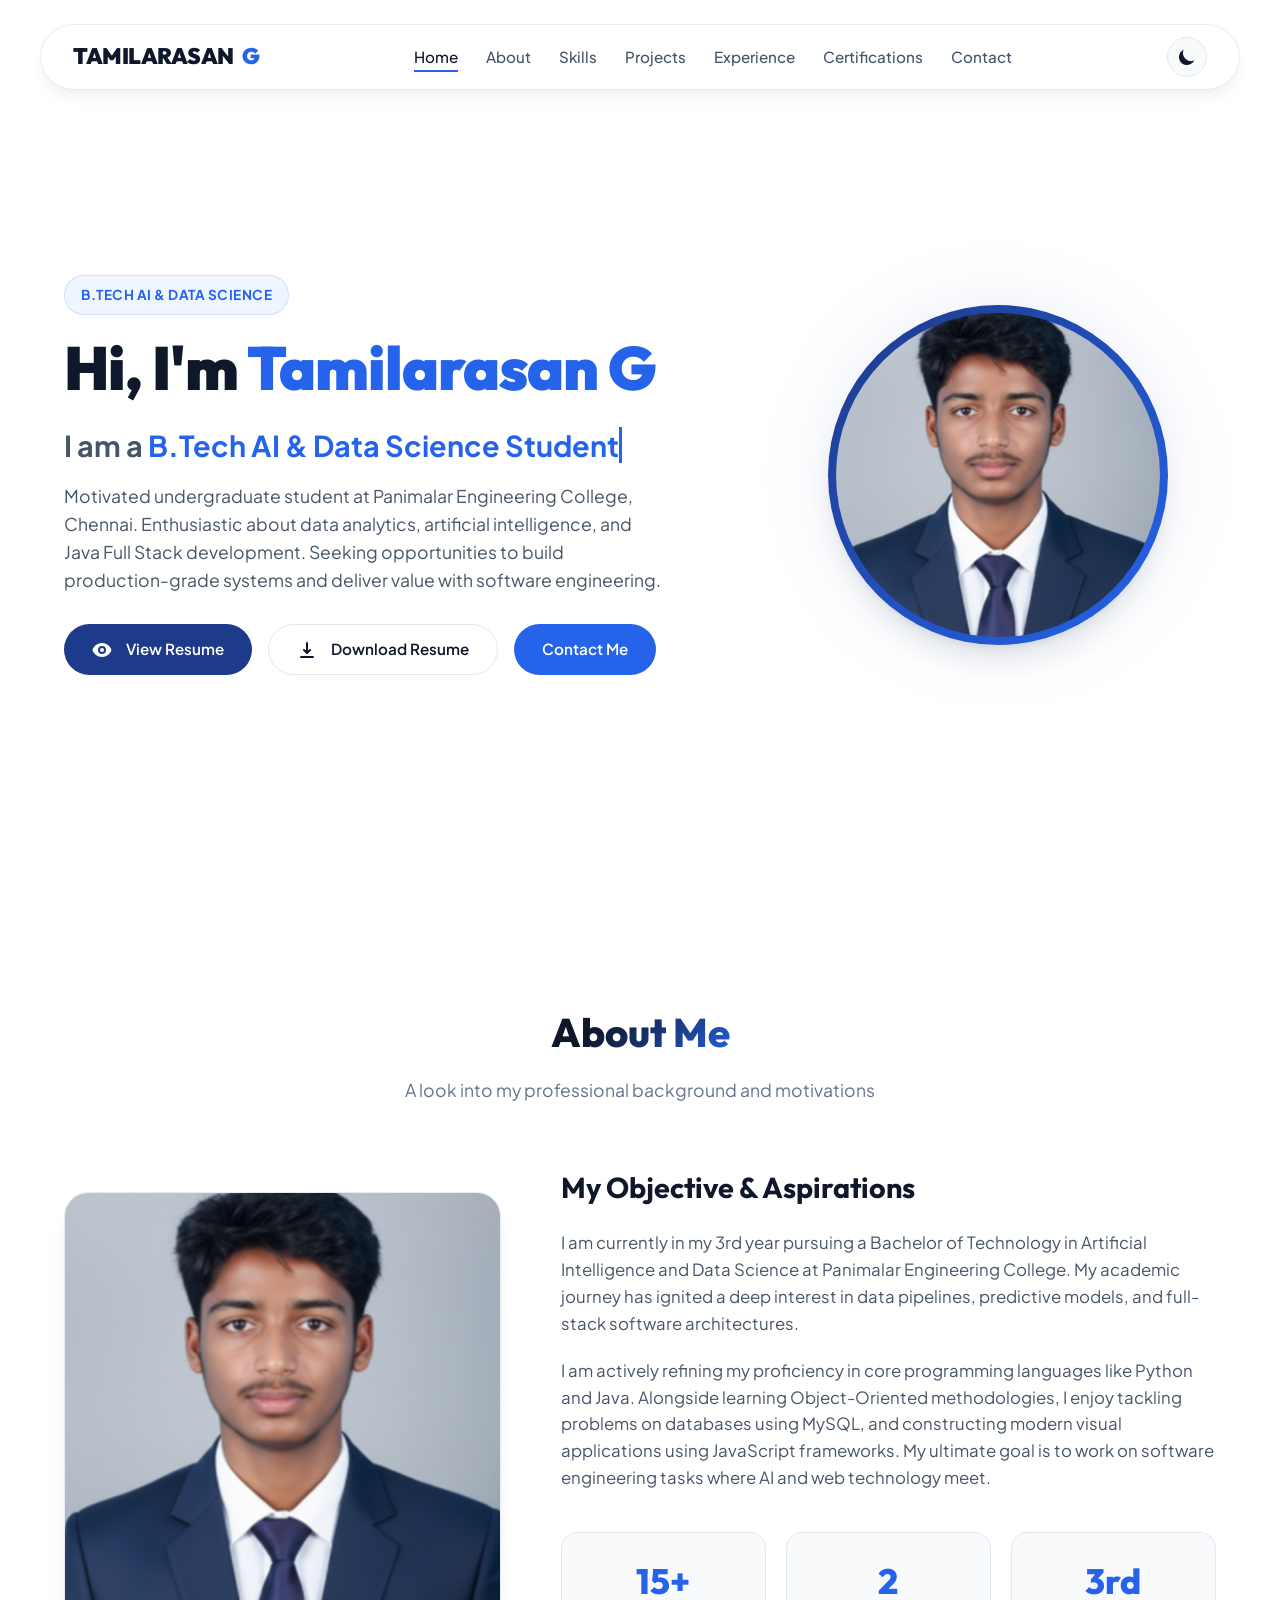
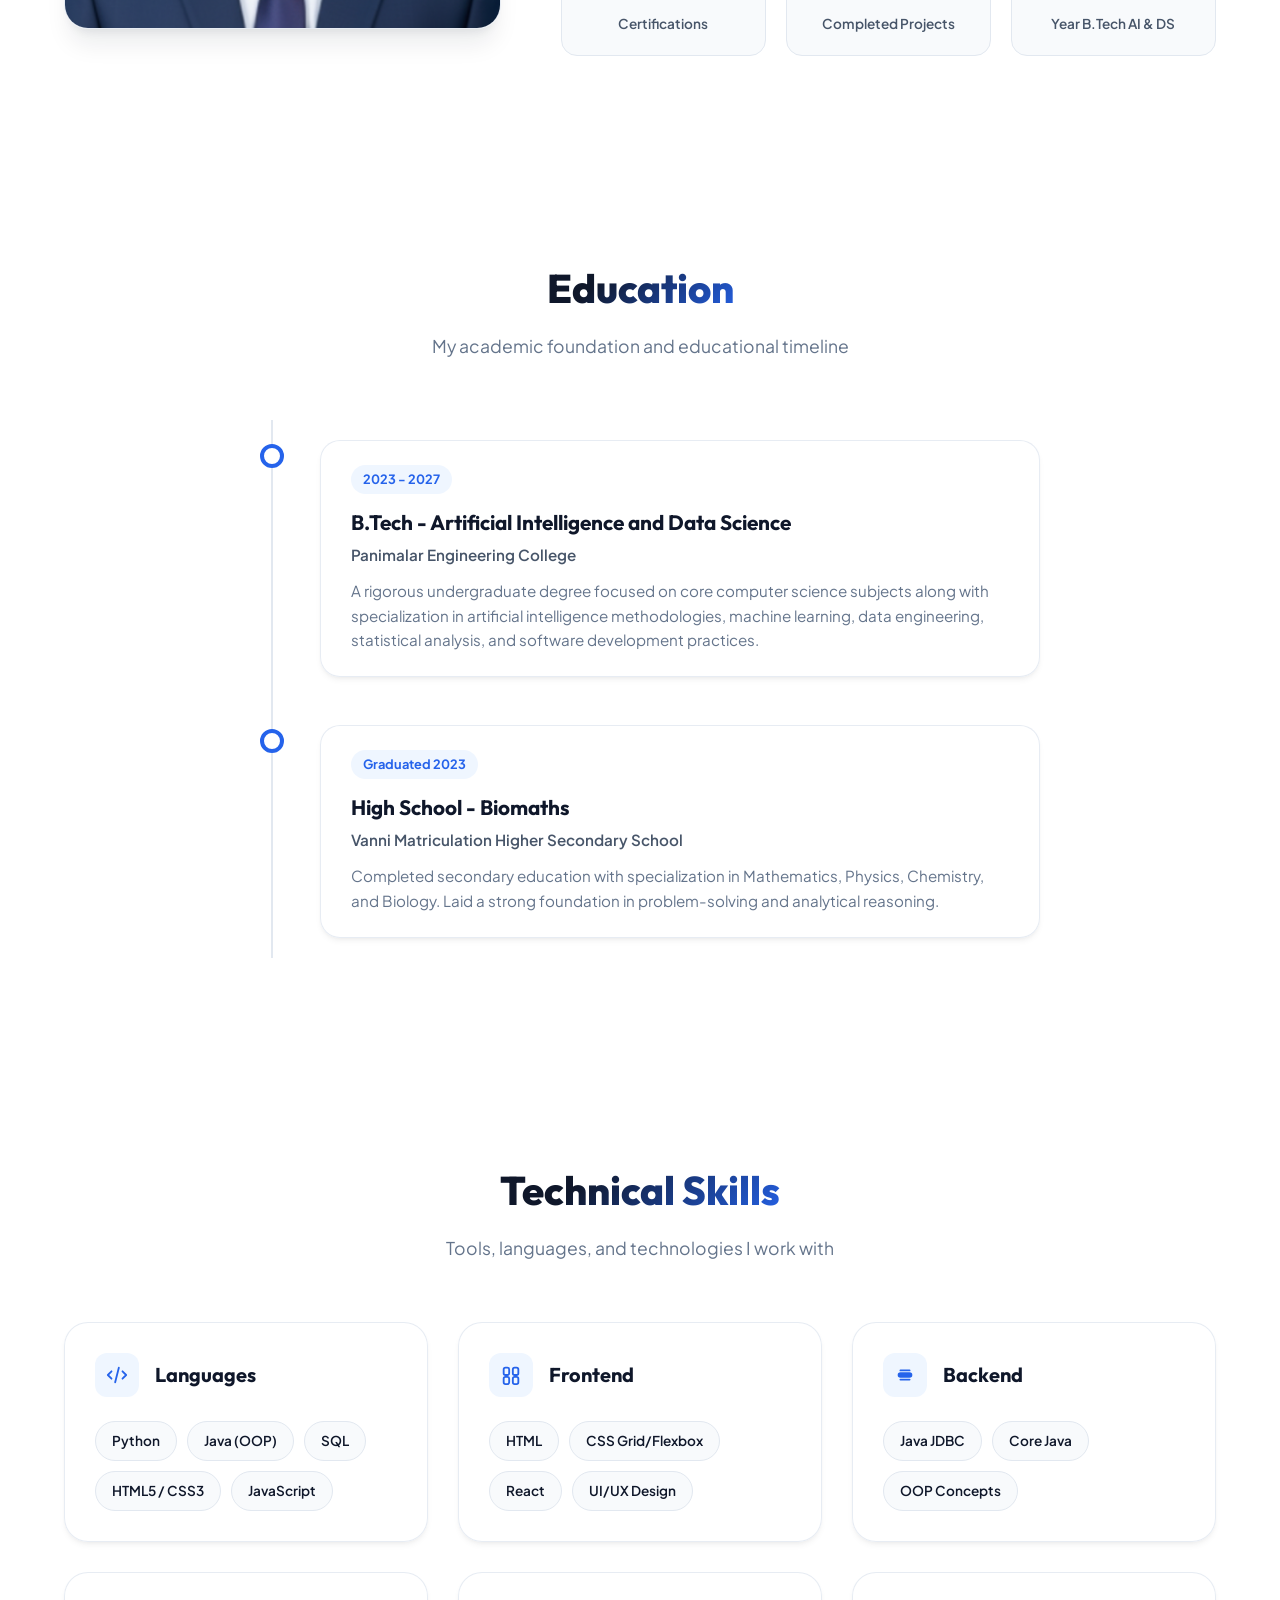
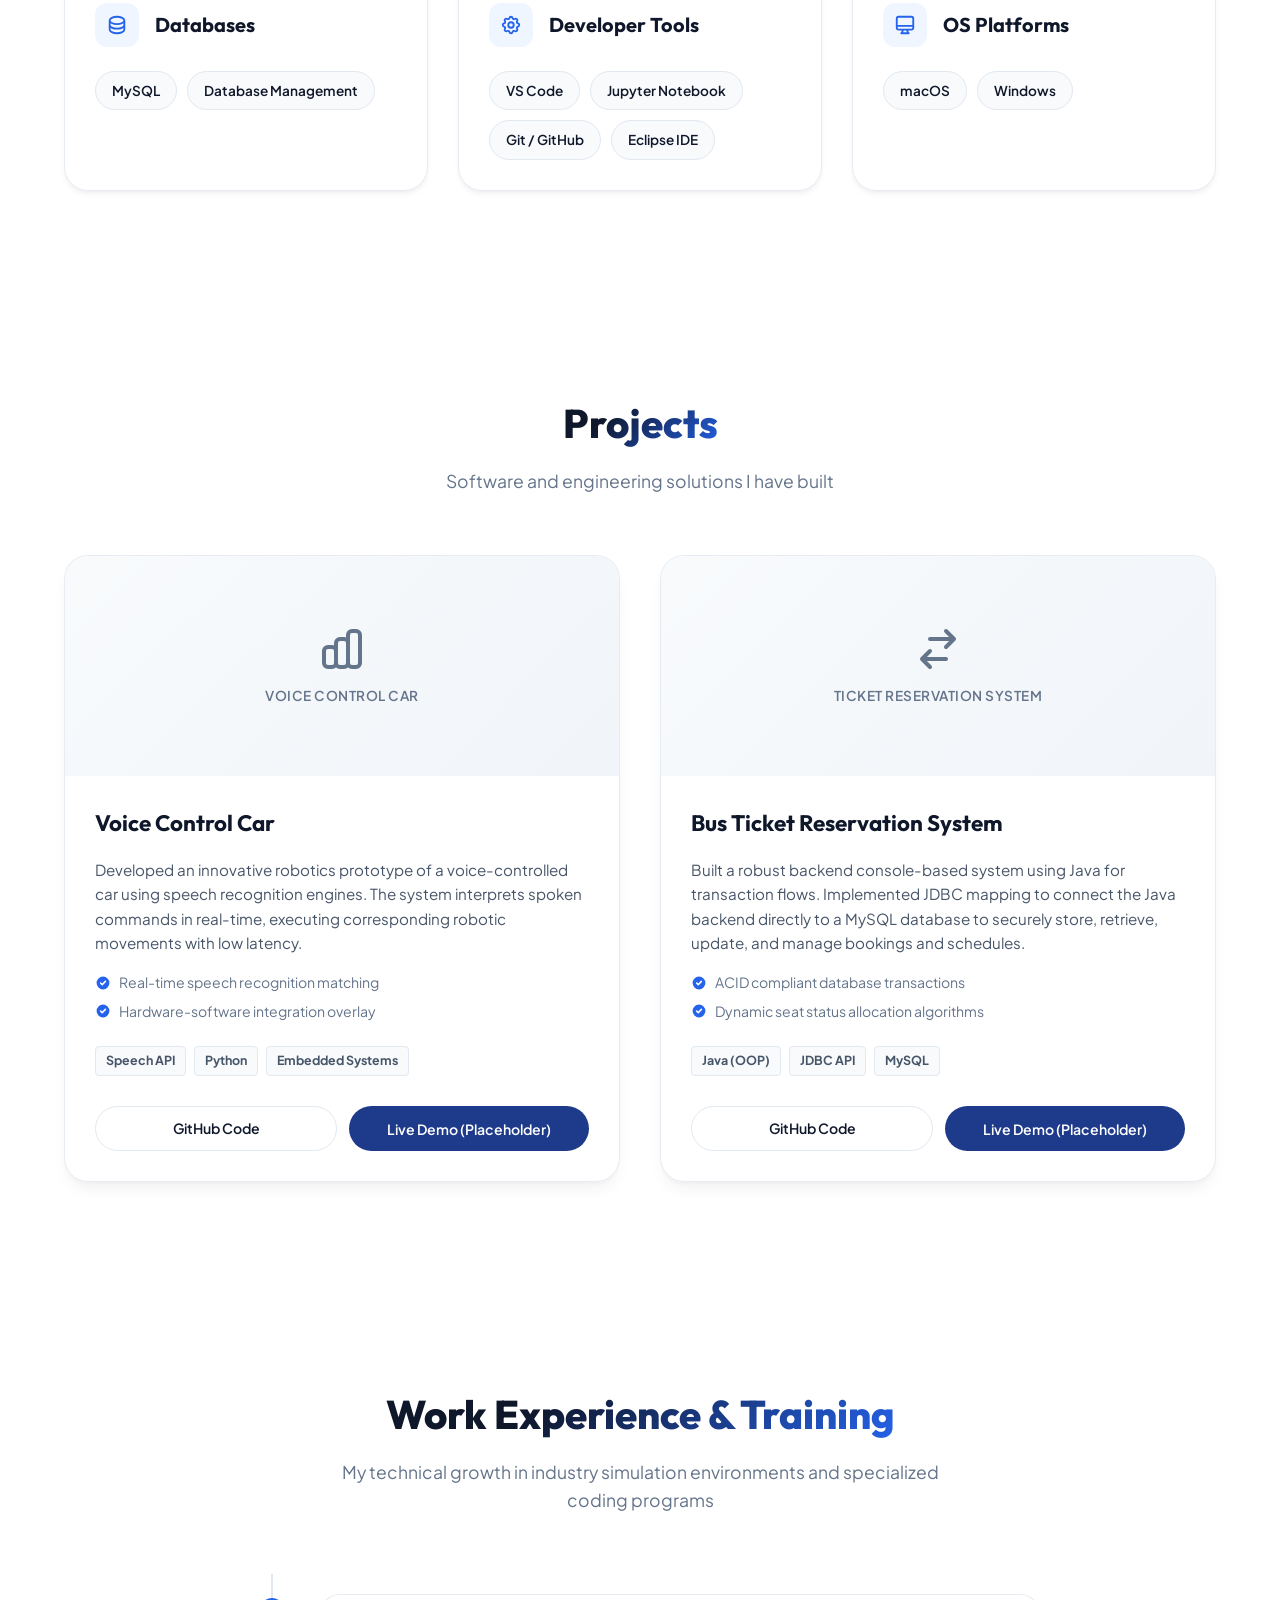
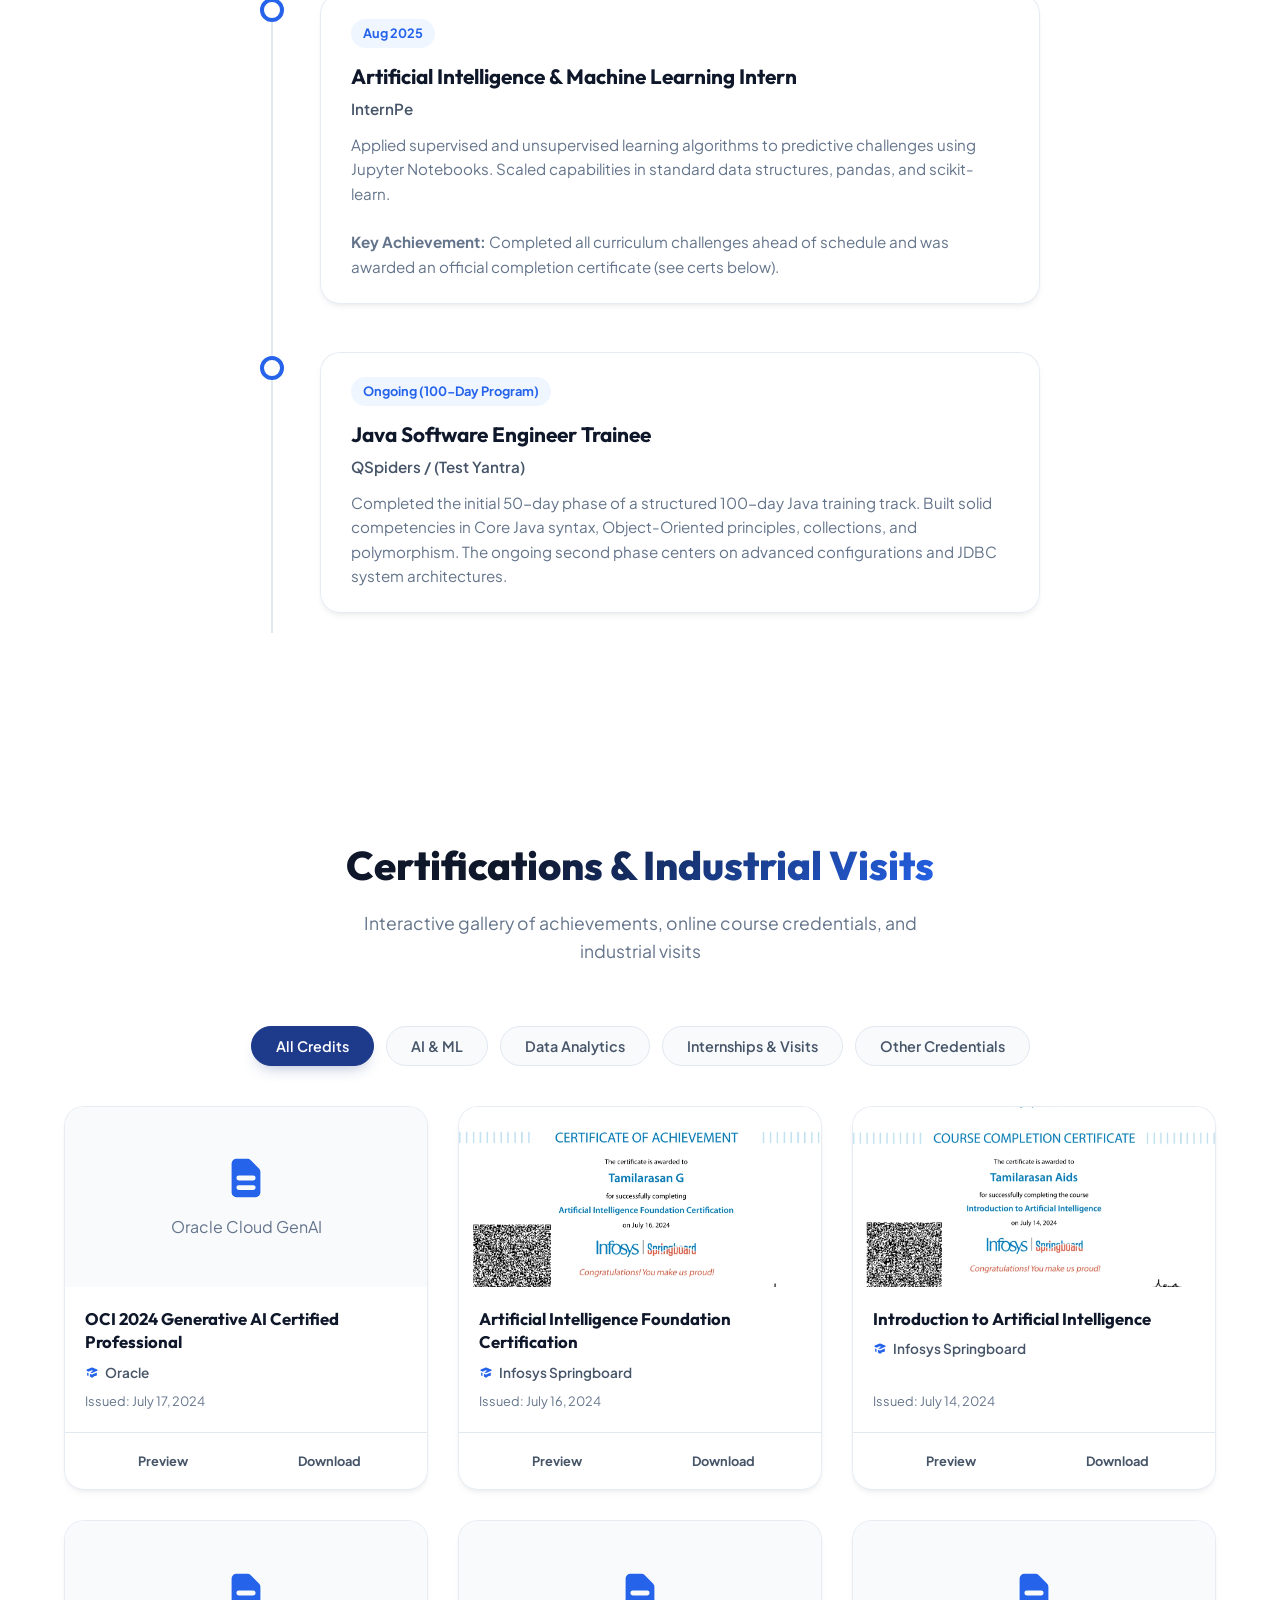
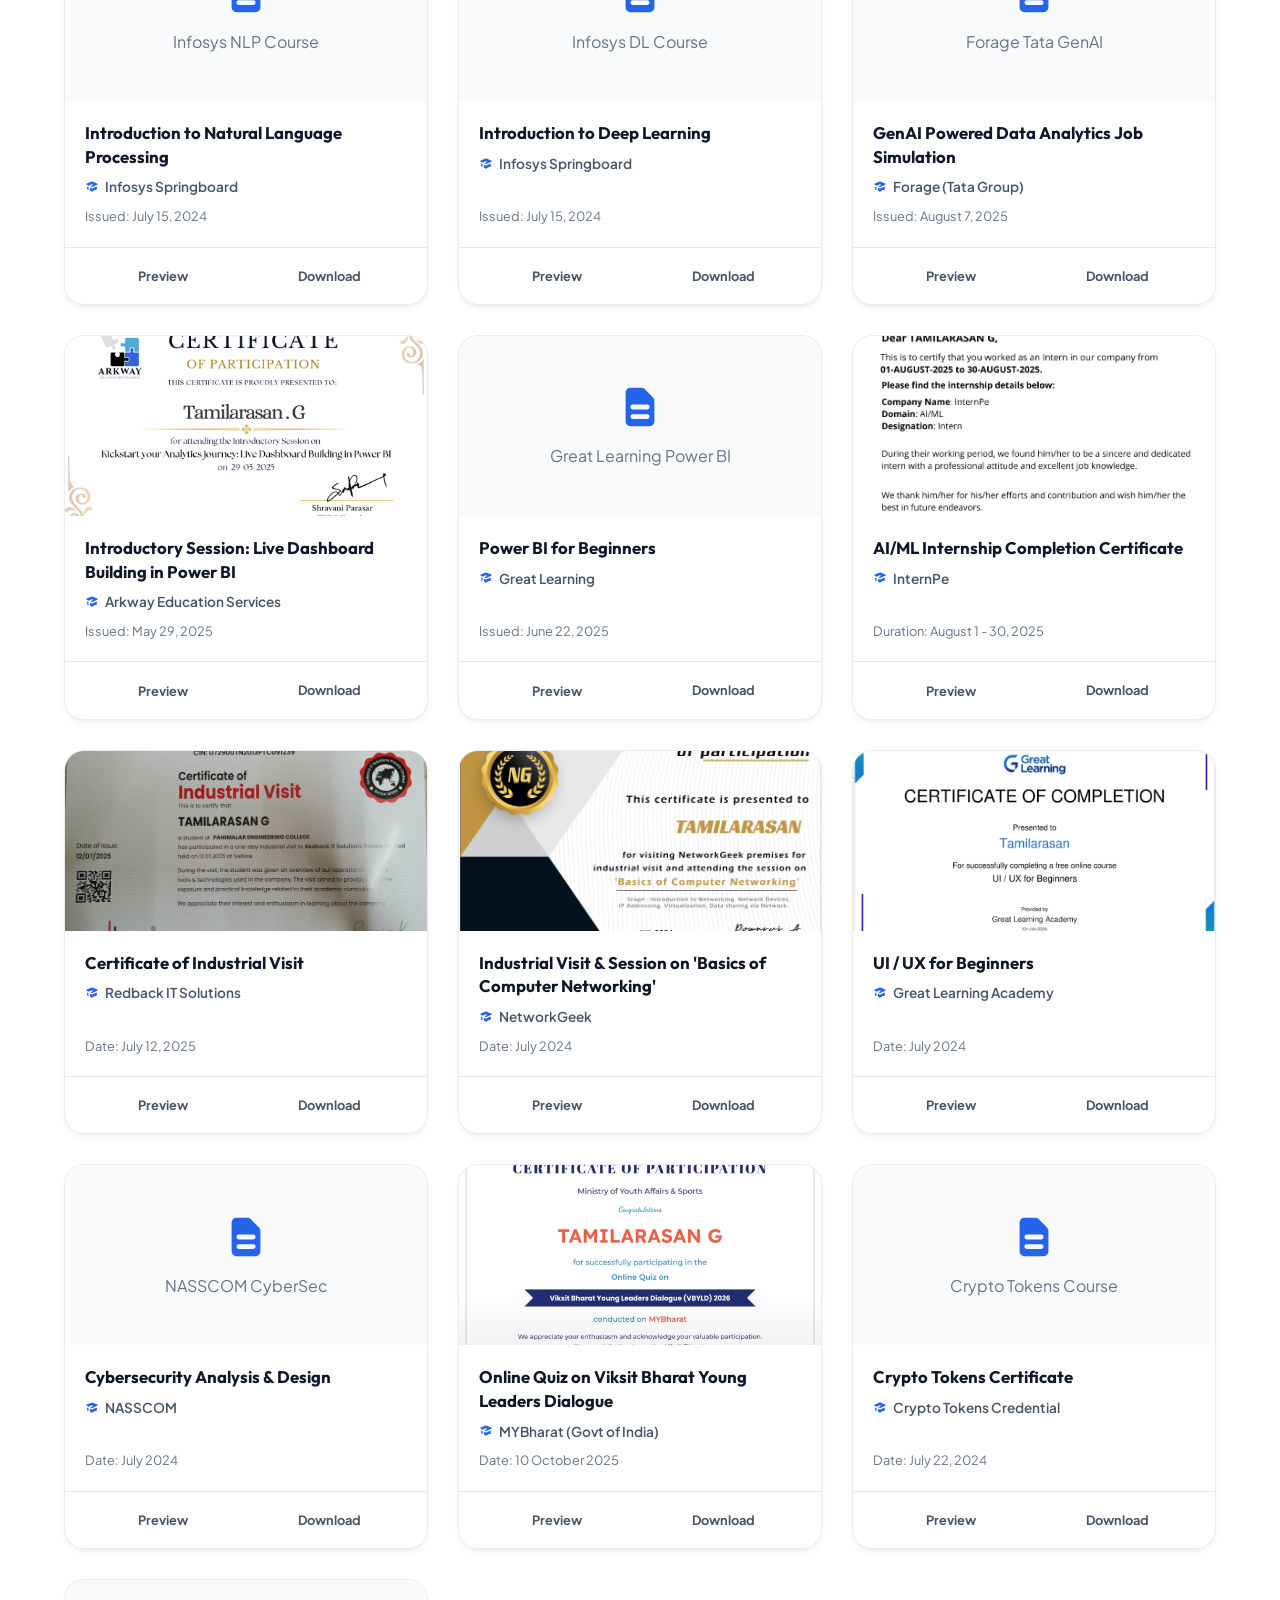
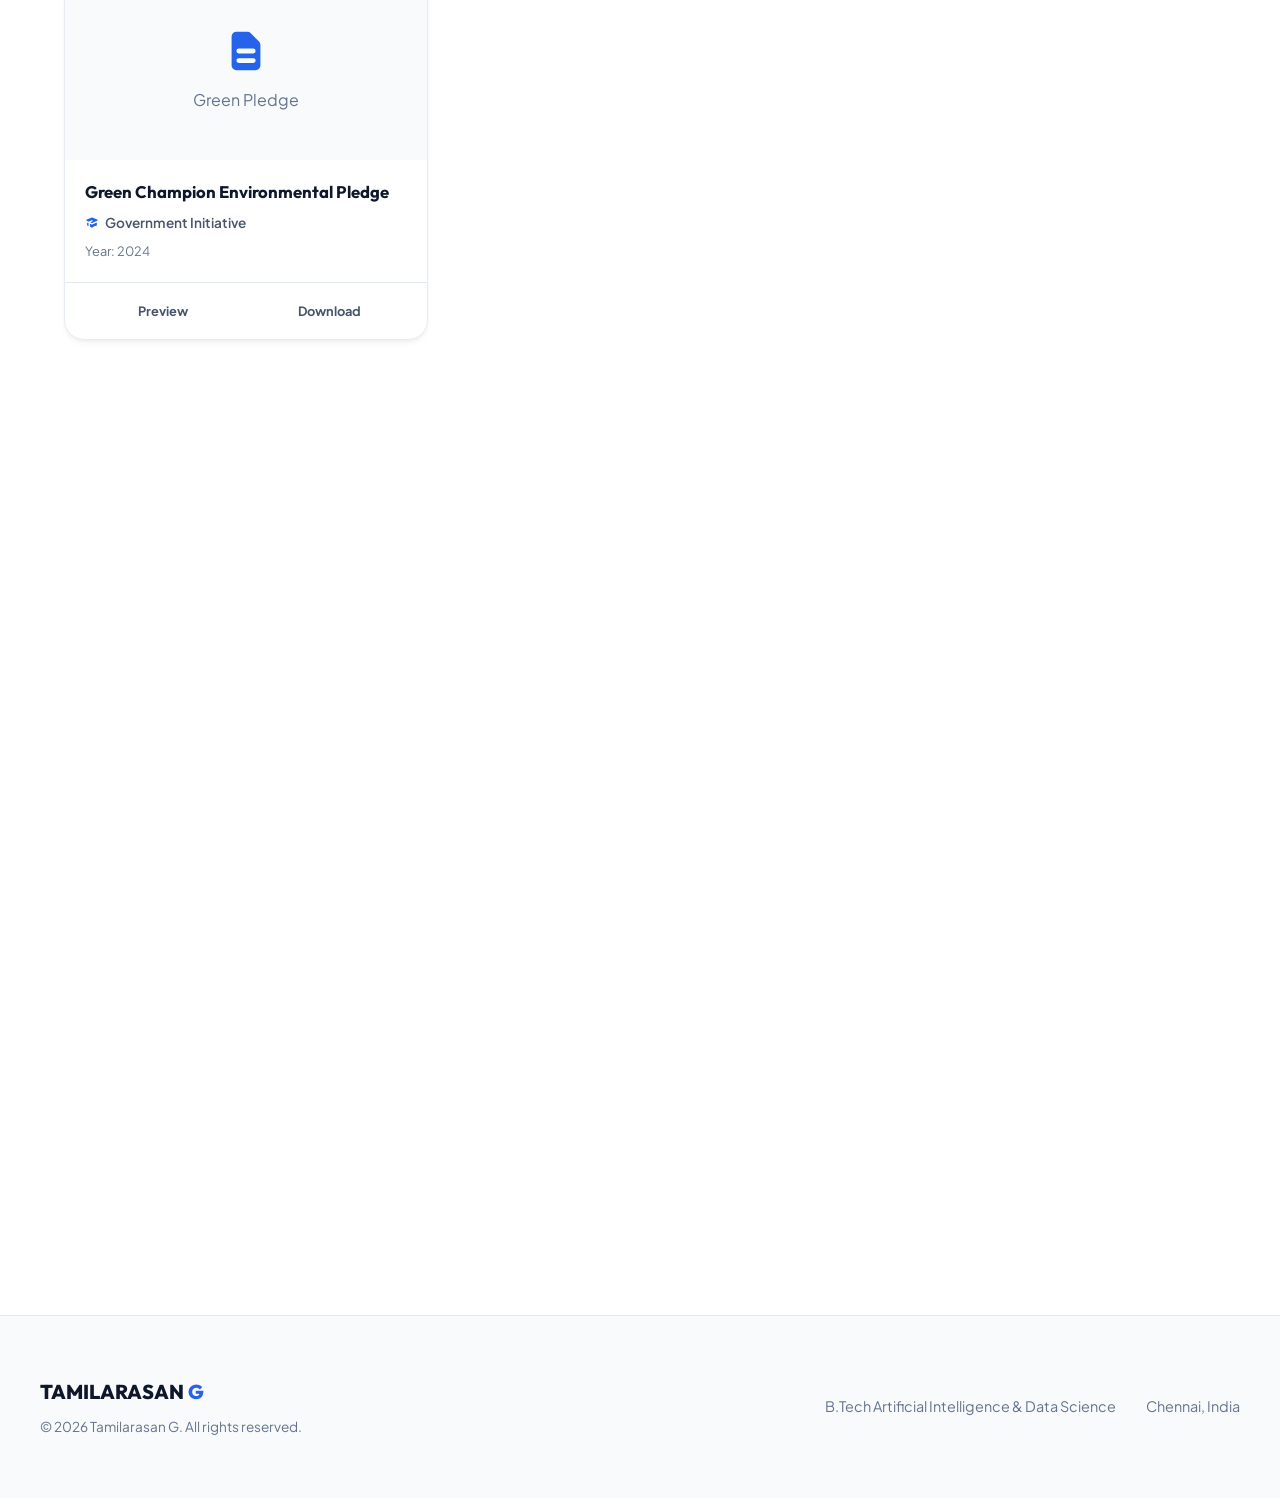
==== index.html @ 53389c79 "first commit" ====
<!DOCTYPE html>
<html lang="en" data-theme="light">
<head>
    <meta charset="UTF-8">
    <meta name="viewport" content="width=device-width, initial-scale=1.0">
    <title>Tamilarasan G | Portfolio - B.Tech AI & Data Science</title>
    
    <!-- SEO Optimization Meta Tags -->
    <meta name="description" content="Official portfolio of Tamilarasan G, B.Tech student in Artificial Intelligence and Data Science at Panimalar Engineering College. Skilled in Java Full Stack, AI/ML, and Data Analytics.">
    <meta name="keywords" content="Tamilarasan G, Tamilarasan, Portfolio, AI & DS, Panimalar Engineering College, Java Full Stack, Machine Learning, Data Analytics, Python, MySQL">
    
    <!-- Open Graph Metadata for Social Sharing -->
    <meta property="og:title" content="Tamilarasan G | Portfolio">
    <meta property="og:description" content="Recruiter-friendly professional portfolio highlighting technical skills, projects, and certifications in AI, Data Science, and Java Full Stack.">
    <meta property="og:image" content="image.png">
    <meta property="og:type" content="website">
    
    <!-- Theme Color styling for browser tabs -->
    <meta name="theme-color" content="#1e3a8a">
    
    <!-- Stylesheet -->
    <link rel="stylesheet" href="index.css">
</head>
<body>

    <!-- Scroll Progress Bar -->
    <div class="scroll-progress-container">
        <div class="scroll-progress-bar" id="scroll-progress"></div>
    </div>

    <!-- Preloader -->
    <div class="preloader" id="preloader">
        <div class="spinner"></div>
        <h2>Loading Tamilarasan G's Portfolio...</h2>
    </div>

    <!-- Sticky Navigation Bar -->
    <header>
        <a href="#home" class="logo">TAMILARASAN <span>G</span></a>
        
        <nav>
            <ul class="nav-links" id="nav-links">
                <li><a href="#home" class="active">Home</a></li>
                <li><a href="#about">About</a></li>
                <li><a href="#skills">Skills</a></li>
                <li><a href="#projects">Projects</a></li>
                <li><a href="#experience">Experience</a></li>
                <li><a href="#certifications">Certifications</a></li>
                <li><a href="#contact">Contact</a></li>
            </ul>
        </nav>
        
        <div class="header-actions">
            <!-- Theme Toggle Button -->
            <button class="theme-toggle" id="theme-toggle" aria-label="Toggle dark mode">
                <!-- Moon SVG for light theme (displays when in light theme) -->
                <svg class="moon-icon" fill="currentColor" viewBox="0 0 20 20" xmlns="http://www.w3.org/2000/svg">
                    <path d="M17.293 13.293A8 8 0 016.707 2.707a8.001 8.001 0 1010.586 10.586z"></path>
                </svg>
                <!-- Sun SVG for dark theme (displays when in dark theme) -->
                <svg class="sun-icon" fill="currentColor" viewBox="0 0 20 20" xmlns="http://www.w3.org/2000/svg">
                    <path fill-rule="evenodd" d="M10 2a1 1 0 011 1v1a1 1 0 11-2 0V3a1 1 0 011-1zm4 8a4 4 0 11-8 0 4 4 0 018 0zm-.464 4.95l.707.707a1 1 0 001.414-1.414l-.707-.707a1 1 0 00-1.414 1.414zm2.12-10.607a1 1 0 010 1.414l-.706.707a1 1 0 11-1.414-1.414l.707-.707a1 1 0 011.414 0zM17 11a1 1 0 100-2h-1a1 1 0 100 2h1zm-7 4a1 1 0 011 1v1a1 1 0 11-2 0v-1a1 1 0 011-1zM5.05 6.464A1 1 0 106.465 5.05l-.708-.707a1 1 0 00-1.414 1.414l.707.707zm1.414 8.486l-.707.707a1 1 0 01-1.414-1.414l.707-.707a1 1 0 011.414 1.414zM4 11a1 1 0 100-2H3a1 1 0 100 2h1z" clip-rule="evenodd"></path>
                </svg>
            </button>
            
            <!-- Mobile Menu Burger Button -->
            <button class="menu-btn" id="menu-btn" aria-label="Toggle navigation menu">
                <svg fill="currentColor" viewBox="0 0 20 20" xmlns="http://www.w3.org/2000/svg">
                    <path fill-rule="evenodd" d="M3 5a1 1 0 011-1h12a1 1 0 110 2H4a1 1 0 01-1-1zM3 10a1 1 0 011-1h12a1 1 0 110 2H4a1 1 0 01-1-1zM3 15a1 1 0 011-1h12a1 1 0 110 2H4a1 1 0 01-1-1z" clip-rule="evenodd"></path>
                </svg>
            </button>
        </div>
    </header>

    <!-- Hero Section -->
    <section id="home" class="hero">
        <div class="hero-grid container">
            <div class="hero-content reveal">
                <div class="hero-badge">B.Tech AI & Data Science</div>
                <h1>Hi, I'm <span style="color: var(--accent);">Tamilarasan G</span></h1>
                <div class="typewriter-wrapper">
                    I am a <span class="typewriter-text" id="typewriter"></span>
                </div>
                <p class="hero-desc">
                    Motivated undergraduate student at Panimalar Engineering College, Chennai. Enthusiastic about data analytics, artificial intelligence, and Java Full Stack development. Seeking opportunities to build production-grade systems and deliver value with software engineering.
                </p>
                <div class="hero-actions">
                    <a href="tamilarasan 1 gt .pdf  (1).pdf" target="_blank" class="btn btn-primary">
                        <svg width="20" height="20" fill="currentColor" viewBox="0 0 20 20" style="margin-right:4px;"><path d="M10 12a2 2 0 100-4 2 2 0 000 4z"/><path fill-rule="evenodd" d="M.458 10C1.732 5.943 5.522 3 10 3s8.268 2.943 9.542 7c-1.274 4.057-5.064 7-9.542 7S1.732 14.057.458 10zM14 10a4 4 0 11-8 0 4 4 0 018 0z" clip-rule="evenodd"/></svg>
                        View Resume
                    </a>
                    <a href="tamilarasan 1 gt .pdf  (1).pdf" download="Tamilarasan_G_Resume.pdf" class="btn btn-secondary">
                        <svg width="20" height="20" fill="currentColor" viewBox="0 0 20 20" style="margin-right:4px;"><path fill-rule="evenodd" d="M3 17a1 1 0 011-1h12a1 1 0 110 2H4a1 1 0 01-1-1zm3.293-7.707a1 1 0 011.414 0L9 10.586V3a1 1 0 112 0v7.586l1.293-1.293a1 1 0 111.414 1.414l-3 3a1 1 0 01-1.414 0l-3-3a1 1 0 010-1.414z" clip-rule="evenodd"/></svg>
                        Download Resume
                    </a>
                    <a href="#contact" class="btn btn-accent">Contact Me</a>
                </div>
            </div>
            
            <div class="hero-image-container reveal">
                <div class="image-glow"></div>
                <div class="hero-image-wrapper">
                    <img src="image.png" alt="Tamilarasan G" class="profile-img">
                </div>
            </div>
        </div>
    </section>

    <!-- About Me Section -->
    <section id="about">
        <div class="section-header reveal">
            <h2>About Me</h2>
            <p>A look into my professional background and motivations</p>
        </div>
        
        <div class="about-grid container">
            <div class="about-img-wrapper reveal">
                <img src="image.png" alt="Tamilarasan G Profile" class="about-img">
            </div>
            
            <div class="about-content reveal">
                <h3>My Objective & Aspirations</h3>
                <p>
                    I am currently in my 3rd year pursuing a Bachelor of Technology in Artificial Intelligence and Data Science at Panimalar Engineering College. My academic journey has ignited a deep interest in data pipelines, predictive models, and full-stack software architectures.
                </p>
                <p>
                    I am actively refining my proficiency in core programming languages like Python and Java. Alongside learning Object-Oriented methodologies, I enjoy tackling problems on databases using MySQL, and constructing modern visual applications using JavaScript frameworks. My ultimate goal is to work on software engineering tasks where AI and web technology meet.
                </p>
                
                <div class="about-stats">
                    <div class="stat-card">
                        <div class="stat-num">15+</div>
                        <div class="stat-label">Certifications</div>
                    </div>
                    <div class="stat-card">
                        <div class="stat-num">2</div>
                        <div class="stat-label">Completed Projects</div>
                    </div>
                    <div class="stat-card">
                        <div class="stat-num">3rd</div>
                        <div class="stat-label">Year B.Tech AI & DS</div>
                    </div>
                </div>
            </div>
        </div>
    </section>

    <!-- Education Timeline Section -->
    <section id="education">
        <div class="section-header reveal">
            <h2>Education</h2>
            <p>My academic foundation and educational timeline</p>
        </div>
        
        <div class="timeline container reveal">
            <div class="timeline-item">
                <div class="timeline-dot"></div>
                <div class="timeline-content">
                    <span class="timeline-date">2023 - 2027</span>
                    <h3 class="timeline-title">B.Tech - Artificial Intelligence and Data Science</h3>
                    <h4 class="timeline-subtitle">Panimalar Engineering College</h4>
                    <p class="timeline-desc">
                        A rigorous undergraduate degree focused on core computer science subjects along with specialization in artificial intelligence methodologies, machine learning, data engineering, statistical analysis, and software development practices.
                    </p>
                </div>
            </div>
            
            <div class="timeline-item">
                <div class="timeline-dot"></div>
                <div class="timeline-content">
                    <span class="timeline-date">Graduated 2023</span>
                    <h3 class="timeline-title">High School - Biomaths</h3>
                    <h4 class="timeline-subtitle">Vanni Matriculation Higher Secondary School</h4>
                    <p class="timeline-desc">
                        Completed secondary education with specialization in Mathematics, Physics, Chemistry, and Biology. Laid a strong foundation in problem-solving and analytical reasoning.
                    </p>
                </div>
            </div>
        </div>
    </section>

    <!-- Technical Skills Section -->
    <section id="skills">
        <div class="section-header reveal">
            <h2>Technical Skills</h2>
            <p>Tools, languages, and technologies I work with</p>
        </div>
        
        <div class="skills-grid container reveal">
            <!-- Programming Languages -->
            <div class="skill-category">
                <div class="skill-cat-header">
                    <div class="skill-cat-icon">
                        <svg fill="none" stroke="currentColor" viewBox="0 0 24 24" xmlns="http://www.w3.org/2000/svg"><path stroke-linecap="round" stroke-linejoin="round" stroke-width="2" d="M10 20l4-16m4 4l4 4-4 4M6 16l-4-4 4-4"></path></svg>
                    </div>
                    <h3>Languages</h3>
                </div>
                <div class="skill-list">
                    <div class="skill-tag">Python</div>
                    <div class="skill-tag">Java (OOP)</div>
                    <div class="skill-tag">SQL</div>
                    <div class="skill-tag">HTML5 / CSS3</div>
                    <div class="skill-tag">JavaScript</div>
                </div>
            </div>

            <!-- Frontend Development -->
            <div class="skill-category">
                <div class="skill-cat-header">
                    <div class="skill-cat-icon">
                        <svg fill="none" stroke="currentColor" viewBox="0 0 24 24" xmlns="http://www.w3.org/2000/svg"><path stroke-linecap="round" stroke-linejoin="round" stroke-width="2" d="M4 6a2 2 0 012-2h2a2 2 0 012 2v4a2 2 0 01-2 2H6a2 2 0 01-2-2V6zM14 6a2 2 0 012-2h2a2 2 0 012 2v4a2 2 0 01-2 2h-2a2 2 0 01-2-2V6zM4 16a2 2 0 012-2h2a2 2 0 012 2v4a2 2 0 01-2 2H6a2 2 0 01-2-2v-4zM14 16a2 2 0 012-2h2a2 2 0 012 2v4a2 2 0 01-2 2h-2a2 2 0 01-2-2v-4z"></path></svg>
                    </div>
                    <h3>Frontend</h3>
                </div>
                <div class="skill-list">
                    <div class="skill-tag">HTML</div>
                    <div class="skill-tag">CSS Grid/Flexbox</div>
                    <div class="skill-tag">React</div>
                    <div class="skill-tag">UI/UX Design</div>
                </div>
            </div>

            <!-- Backend Development -->
            <div class="skill-category">
                <div class="skill-cat-header">
                    <div class="skill-cat-icon">
                        <svg fill="none" stroke="currentColor" viewBox="0 0 24 24" xmlns="http://www.w3.org/2000/svg"><path stroke-linecap="round" stroke-linejoin="round" stroke-width="2" d="M5 12h14M5 12a2 2 0 012-2h10a2 2 0 012 2m-14 0a2 2 0 002 2h10a2 2 0 002-2M7 7h10M7 17h10"></path></svg>
                    </div>
                    <h3>Backend</h3>
                </div>
                <div class="skill-list">
                    <div class="skill-tag">Java JDBC</div>
                    <div class="skill-tag">Core Java</div>
                    <div class="skill-tag">OOP Concepts</div>
                </div>
            </div>

            <!-- Databases -->
            <div class="skill-category">
                <div class="skill-cat-header">
                    <div class="skill-cat-icon">
                        <svg fill="none" stroke="currentColor" viewBox="0 0 24 24" xmlns="http://www.w3.org/2000/svg"><path stroke-linecap="round" stroke-linejoin="round" stroke-width="2" d="M4 7v10c0 2.21 3.58 4 8 4s8-1.79 8-4V7M4 7c0 2.21 3.58 4 8 4s8-1.79 8-4M4 7c0-2.21 3.58-4 8-4s8 1.79 8 4m0 5c0 2.21-3.58 4-8 4s-8-1.79-8-4"></path></svg>
                    </div>
                    <h3>Databases</h3>
                </div>
                <div class="skill-list">
                    <div class="skill-tag">MySQL</div>
                    <div class="skill-tag">Database Management</div>
                </div>
            </div>

            <!-- Tools & Developer Platforms -->
            <div class="skill-category">
                <div class="skill-cat-header">
                    <div class="skill-cat-icon">
                        <svg fill="none" stroke="currentColor" viewBox="0 0 24 24" xmlns="http://www.w3.org/2000/svg"><path stroke-linecap="round" stroke-linejoin="round" stroke-width="2" d="M10.325 4.317c.426-1.756 2.924-1.756 3.35 0a1.724 1.724 0 002.573 1.066c1.543-.94 3.31.826 2.37 2.37a1.724 1.724 0 001.065 2.572c1.756.426 1.756 2.924 0 3.35a1.724 1.724 0 00-1.066 2.573c.94 1.543-.826 3.31-2.37 2.37a1.724 1.724 0 00-2.572 1.065c-.426 1.756-2.924 1.756-3.35 0a1.724 1.724 0 00-2.573-1.066c-1.543.94-3.31-.826-2.37-2.37a1.724 1.724 0 00-1.065-2.572c-1.756-.426-1.756-2.924 0-3.35a1.724 1.724 0 001.066-2.573c-.94-1.543.826-3.31 2.37-2.37.996.608 2.296.07 2.572-1.065z"></path><path stroke-linecap="round" stroke-linejoin="round" stroke-width="2" d="M15 12a3 3 0 11-6 0 3 3 0 016 0z"></path></svg>
                    </div>
                    <h3>Developer Tools</h3>
                </div>
                <div class="skill-list">
                    <div class="skill-tag">VS Code</div>
                    <div class="skill-tag">Jupyter Notebook</div>
                    <div class="skill-tag">Git / GitHub</div>
                    <div class="skill-tag">Eclipse IDE</div>
                </div>
            </div>

            <!-- Operating Systems -->
            <div class="skill-category">
                <div class="skill-cat-header">
                    <div class="skill-cat-icon">
                        <svg fill="none" stroke="currentColor" viewBox="0 0 24 24" xmlns="http://www.w3.org/2000/svg"><path stroke-linecap="round" stroke-linejoin="round" stroke-width="2" d="M9.75 17L9 20l-1 1h8l-1-1-.75-3M3 13h18M5 17h14a2 2 0 002-2V5a2 2 0 00-2-2H5a2 2 0 00-2 2v10a2 2 0 002 2z"></path></svg>
                    </div>
                    <h3>OS Platforms</h3>
                </div>
                <div class="skill-list">
                    <div class="skill-tag">macOS</div>
                    <div class="skill-tag">Windows</div>
                </div>
            </div>
        </div>
    </section>

    <!-- Projects Section -->
    <section id="projects">
        <div class="section-header reveal">
            <h2>Projects</h2>
            <p>Software and engineering solutions I have built</p>
        </div>
        
        <div class="projects-grid container reveal">
            <!-- Project 1: Voice Control Car -->
            <div class="project-card">
                <div class="project-img-wrapper">
                    <div class="project-img-placeholder">
                        <svg fill="none" stroke="currentColor" viewBox="0 0 24 24" xmlns="http://www.w3.org/2000/svg"><path stroke-linecap="round" stroke-linejoin="round" stroke-width="2" d="M9 19v-6a2 2 0 00-2-2H5a2 2 0 00-2 2v6a2 2 0 002 2h2a2 2 0 002-2zm0 0V9a2 2 0 012-2h2a2 2 0 012 2v10m-6 0a2 2 0 002 2h2a2 2 0 002-2m0 0V5a2 2 0 012-2h2a2 2 0 012 2v14a2 2 0 01-2 2h-2a2 2 0 01-2-2z"></path></svg>
                        <span>Voice Control Car</span>
                    </div>
                </div>
                <div class="project-body">
                    <h3 class="project-title">Voice Control Car</h3>
                    <p class="project-desc">
                        Developed an innovative robotics prototype of a voice-controlled car using speech recognition engines. The system interprets spoken commands in real-time, executing corresponding robotic movements with low latency.
                    </p>
                    <div class="project-features">
                        <div class="project-feature-item">
                            <svg fill="currentColor" viewBox="0 0 20 20" xmlns="http://www.w3.org/2000/svg"><path fill-rule="evenodd" d="M10 18a8 8 0 100-16 8 8 0 000 16zm3.707-9.293a1 1 0 00-1.414-1.414L9 10.586 7.707 9.293a1 1 0 00-1.414 1.414l2 2a1 1 0 001.414 0l4-4z" clip-rule="evenodd"></path></svg>
                            Real-time speech recognition matching
                        </div>
                        <div class="project-feature-item">
                            <svg fill="currentColor" viewBox="0 0 20 20" xmlns="http://www.w3.org/2000/svg"><path fill-rule="evenodd" d="M10 18a8 8 0 100-16 8 8 0 000 16zm3.707-9.293a1 1 0 00-1.414-1.414L9 10.586 7.707 9.293a1 1 0 00-1.414 1.414l2 2a1 1 0 001.414 0l4-4z" clip-rule="evenodd"></path></svg>
                            Hardware-software integration overlay
                        </div>
                    </div>
                    <div class="project-tech">
                        <span class="project-tech-badge">Speech API</span>
                        <span class="project-tech-badge">Python</span>
                        <span class="project-tech-badge">Embedded Systems</span>
                    </div>
                </div>
                <div class="project-actions">
                    <a href="https://github.com" target="_blank" class="btn btn-secondary">GitHub Code</a>
                    <button class="btn btn-primary" disabled>Live Demo (Placeholder)</button>
                </div>
            </div>

            <!-- Project 2: Bus Ticket Reservation System -->
            <div class="project-card">
                <div class="project-img-wrapper">
                    <div class="project-img-placeholder">
                        <svg fill="none" stroke="currentColor" viewBox="0 0 24 24" xmlns="http://www.w3.org/2000/svg"><path stroke-linecap="round" stroke-linejoin="round" stroke-width="2" d="M8 7h12m0 0l-4-4m4 4l-4 4m0 6H4m0 0l4 4m-4-4l4-4"></path></svg>
                        <span>Ticket Reservation System</span>
                    </div>
                </div>
                <div class="project-body">
                    <h3 class="project-title">Bus Ticket Reservation System</h3>
                    <p class="project-desc">
                        Built a robust backend console-based system using Java for transaction flows. Implemented JDBC mapping to connect the Java backend directly to a MySQL database to securely store, retrieve, update, and manage bookings and schedules.
                    </p>
                    <div class="project-features">
                        <div class="project-feature-item">
                            <svg fill="currentColor" viewBox="0 0 20 20" xmlns="http://www.w3.org/2000/svg"><path fill-rule="evenodd" d="M10 18a8 8 0 100-16 8 8 0 000 16zm3.707-9.293a1 1 0 00-1.414-1.414L9 10.586 7.707 9.293a1 1 0 00-1.414 1.414l2 2a1 1 0 001.414 0l4-4z" clip-rule="evenodd"></path></svg>
                            ACID compliant database transactions
                        </div>
                        <div class="project-feature-item">
                            <svg fill="currentColor" viewBox="0 0 20 20" xmlns="http://www.w3.org/2000/svg"><path fill-rule="evenodd" d="M10 18a8 8 0 100-16 8 8 0 000 16zm3.707-9.293a1 1 0 00-1.414-1.414L9 10.586 7.707 9.293a1 1 0 00-1.414 1.414l2 2a1 1 0 001.414 0l4-4z" clip-rule="evenodd"></path></svg>
                            Dynamic seat status allocation algorithms
                        </div>
                    </div>
                    <div class="project-tech">
                        <span class="project-tech-badge">Java (OOP)</span>
                        <span class="project-tech-badge">JDBC API</span>
                        <span class="project-tech-badge">MySQL</span>
                    </div>
                </div>
                <div class="project-actions">
                    <a href="https://github.com" target="_blank" class="btn btn-secondary">GitHub Code</a>
                    <button class="btn btn-primary" disabled>Live Demo (Placeholder)</button>
                </div>
            </div>
        </div>
    </section>

    <!-- Experience Section -->
    <section id="experience">
        <div class="section-header reveal">
            <h2>Work Experience & Training</h2>
            <p>My technical growth in industry simulation environments and specialized coding programs</p>
        </div>
        
        <div class="timeline container reveal">
            <!-- InternPe AI/ML Internship -->
            <div class="timeline-item">
                <div class="timeline-dot"></div>
                <div class="timeline-content">
                    <span class="timeline-date">Aug 2025</span>
                    <h3 class="timeline-title">Artificial Intelligence & Machine Learning Intern</h3>
                    <h4 class="timeline-subtitle">InternPe</h4>
                    <p class="timeline-desc">
                        Applied supervised and unsupervised learning algorithms to predictive challenges using Jupyter Notebooks. Scaled capabilities in standard data structures, pandas, and scikit-learn.
                        <br><br>
                        <strong>Key Achievement:</strong> Completed all curriculum challenges ahead of schedule and was awarded an official completion certificate (see certs below).
                    </p>
                </div>
            </div>
            
            <!-- QSpiders Training -->
            <div class="timeline-item">
                <div class="timeline-dot"></div>
                <div class="timeline-content">
                    <span class="timeline-date">Ongoing (100-Day Program)</span>
                    <h3 class="timeline-title">Java Software Engineer Trainee</h3>
                    <h4 class="timeline-subtitle">QSpiders / (Test Yantra)</h4>
                    <p class="timeline-desc">
                        Completed the initial 50-day phase of a structured 100-day Java training track. Built solid competencies in Core Java syntax, Object-Oriented principles, collections, and polymorphism. The ongoing second phase centers on advanced configurations and JDBC system architectures.
                    </p>
                </div>
            </div>
        </div>
    </section>

    <!-- Certifications Section -->
    <section id="certifications">
        <div class="section-header reveal">
            <h2>Certifications & Industrial Visits</h2>
            <p>Interactive gallery of achievements, online course credentials, and industrial visits</p>
        </div>
        
        <!-- Gallery Filter Navigation -->
        <div class="gallery-filter container reveal">
            <button class="filter-btn active" data-filter="all">All Credits</button>
            <button class="filter-btn" data-filter="ai-ml">AI & ML</button>
            <button class="filter-btn" data-filter="data-analytics">Data Analytics</button>
            <button class="filter-btn" data-filter="experience">Internships & Visits</button>
            <button class="filter-btn" data-filter="general">Other Credentials</button>
        </div>
        
        <!-- Certification Grid Gallery -->
        <div class="cert-grid container reveal">
            
            <!-- 1. Oracle Generative AI -->
            <div class="cert-card" data-category="ai-ml" data-type="pdf" data-path="Oracle .pdf">
                <div class="cert-thumbnail-wrapper">
                    <div class="cert-icon-fallback">
                        <svg fill="currentColor" viewBox="0 0 20 20" xmlns="http://www.w3.org/2000/svg"><path fill-rule="evenodd" d="M4 4a2 2 0 012-2h4.586A2 2 0 0112 2.586L15.414 6A2 2 0 0116 7.414V16a2 2 0 01-2 2H6a2 2 0 01-2-2V4zm2 6a1 1 0 011-1h6a1 1 0 110 2H7a1 1 0 01-1-1zm1 3a1 1 0 100 2h6a1 1 0 100-2H7z" clip-rule="evenodd"></path></svg>
                        <span>Oracle Cloud GenAI</span>
                    </div>
                    <div class="cert-hover-overlay">
                        <span class="cert-view-btn">👁️</span>
                    </div>
                </div>
                <div class="cert-body">
                    <h3 class="cert-title">OCI 2024 Generative AI Certified Professional</h3>
                    <div class="cert-issuer">
                        <svg fill="currentColor" viewBox="0 0 20 20"><path d="M10.394 2.08a1 1 0 00-.788 0l-7 3a1 1 0 000 1.84L5.25 8.051a.999.999 0 01.356-.257l4-1.714a1 1 0 11.788 1.838L7.667 9.088l1.94.831a1 1 0 00.787 0l7-3a1 1 0 000-1.838l-7-3zM3.31 9.397L5 10.12v4.102a8.969 8.969 0 00-1.05-.174 1 1 0 01-.89-.89 11.115 11.115 0 01.25-3.762zM9.3 16.573A9.026 9.026 0 007 14.935v-3.957l1.818.78a3 3 0 002.364 0l5.508-2.361a11.026 11.026 0 01.25 3.762 1 1 0 01-.89.89 8.968 8.968 0 00-5.35 2.524 1 1 0 01-1.4 0z"/></svg>
                        Oracle
                    </div>
                    <div class="cert-date">Issued: July 17, 2024</div>
                </div>
                <div class="cert-actions">
                    <button class="view-trigger">Preview</button>
                    <a href="Oracle .pdf" download="Oracle_Generative_AI_Certificate.pdf">Download</a>
                </div>
            </div>

            <!-- 2. Infosys AI Foundation -->
            <div class="cert-card" data-category="ai-ml" data-type="image" data-path="Infosys 3.jpg">
                <div class="cert-thumbnail-wrapper">
                    <img src="Infosys 3.jpg" alt="Infosys AI Foundation Certification" class="cert-thumbnail">
                    <div class="cert-hover-overlay">
                        <span class="cert-view-btn">👁️</span>
                    </div>
                </div>
                <div class="cert-body">
                    <h3 class="cert-title">Artificial Intelligence Foundation Certification</h3>
                    <div class="cert-issuer">
                        <svg fill="currentColor" viewBox="0 0 20 20"><path d="M10.394 2.08a1 1 0 00-.788 0l-7 3a1 1 0 000 1.84L5.25 8.051a.999.999 0 01.356-.257l4-1.714a1 1 0 11.788 1.838L7.667 9.088l1.94.831a1 1 0 00.787 0l7-3a1 1 0 000-1.838l-7-3zM3.31 9.397L5 10.12v4.102a8.969 8.969 0 00-1.05-.174 1 1 0 01-.89-.89 11.115 11.115 0 01.25-3.762zM9.3 16.573A9.026 9.026 0 007 14.935v-3.957l1.818.78a3 3 0 002.364 0l5.508-2.361a11.026 11.026 0 01.25 3.762 1 1 0 01-.89.89 8.968 8.968 0 00-5.35 2.524 1 1 0 01-1.4 0z"/></svg>
                        Infosys Springboard
                    </div>
                    <div class="cert-date">Issued: July 16, 2024</div>
                </div>
                <div class="cert-actions">
                    <button class="view-trigger">Preview</button>
                    <a href="Infosys 3.jpg" download="Infosys_AI_Foundation_Certificate.jpg">Download</a>
                </div>
            </div>

            <!-- 3. Infosys Intro to AI -->
            <div class="cert-card" data-category="ai-ml" data-type="image" data-path="Infosys 1.jpg">
                <div class="cert-thumbnail-wrapper">
                    <img src="Infosys 1.jpg" alt="Infosys Intro to AI" class="cert-thumbnail">
                    <div class="cert-hover-overlay">
                        <span class="cert-view-btn">👁️</span>
                    </div>
                </div>
                <div class="cert-body">
                    <h3 class="cert-title">Introduction to Artificial Intelligence</h3>
                    <div class="cert-issuer">
                        <svg fill="currentColor" viewBox="0 0 20 20"><path d="M10.394 2.08a1 1 0 00-.788 0l-7 3a1 1 0 000 1.84L5.25 8.051a.999.999 0 01.356-.257l4-1.714a1 1 0 11.788 1.838L7.667 9.088l1.94.831a1 1 0 00.787 0l7-3a1 1 0 000-1.838l-7-3zM3.31 9.397L5 10.12v4.102a8.969 8.969 0 00-1.05-.174 1 1 0 01-.89-.89 11.115 11.115 0 01.25-3.762zM9.3 16.573A9.026 9.026 0 007 14.935v-3.957l1.818.78a3 3 0 002.364 0l5.508-2.361a11.026 11.026 0 01.25 3.762 1 1 0 01-.89.89 8.968 8.968 0 00-5.35 2.524 1 1 0 01-1.4 0z"/></svg>
                        Infosys Springboard
                    </div>
                    <div class="cert-date">Issued: July 14, 2024</div>
                </div>
                <div class="cert-actions">
                    <button class="view-trigger">Preview</button>
                    <a href="Infosys 1.jpg" download="Infosys_Introduction_AI_Certificate.jpg">Download</a>
                </div>
            </div>

            <!-- 4. Infosys NLP -->
            <div class="cert-card" data-category="ai-ml" data-type="pdf" data-path="infosys 1.pdf">
                <div class="cert-thumbnail-wrapper">
                    <div class="cert-icon-fallback">
                        <svg fill="currentColor" viewBox="0 0 20 20" xmlns="http://www.w3.org/2000/svg"><path fill-rule="evenodd" d="M4 4a2 2 0 012-2h4.586A2 2 0 0112 2.586L15.414 6A2 2 0 0116 7.414V16a2 2 0 01-2 2H6a2 2 0 01-2-2V4zm2 6a1 1 0 011-1h6a1 1 0 110 2H7a1 1 0 01-1-1zm1 3a1 1 0 100 2h6a1 1 0 100-2H7z" clip-rule="evenodd"></path></svg>
                        <span>Infosys NLP Course</span>
                    </div>
                    <div class="cert-hover-overlay">
                        <span class="cert-view-btn">👁️</span>
                    </div>
                </div>
                <div class="cert-body">
                    <h3 class="cert-title">Introduction to Natural Language Processing</h3>
                    <div class="cert-issuer">
                        <svg fill="currentColor" viewBox="0 0 20 20"><path d="M10.394 2.08a1 1 0 00-.788 0l-7 3a1 1 0 000 1.84L5.25 8.051a.999.999 0 01.356-.257l4-1.714a1 1 0 11.788 1.838L7.667 9.088l1.94.831a1 1 0 00.787 0l7-3a1 1 0 000-1.838l-7-3zM3.31 9.397L5 10.12v4.102a8.969 8.969 0 00-1.05-.174 1 1 0 01-.89-.89 11.115 11.115 0 01.25-3.762zM9.3 16.573A9.026 9.026 0 007 14.935v-3.957l1.818.78a3 3 0 002.364 0l5.508-2.361a11.026 11.026 0 01.25 3.762 1 1 0 01-.89.89 8.968 8.968 0 00-5.35 2.524 1 1 0 01-1.4 0z"/></svg>
                        Infosys Springboard
                    </div>
                    <div class="cert-date">Issued: July 15, 2024</div>
                </div>
                <div class="cert-actions">
                    <button class="view-trigger">Preview</button>
                    <a href="infosys 1.pdf" download="Infosys_NLP_Certificate.pdf">Download</a>
                </div>
            </div>

            <!-- 5. Infosys Deep Learning -->
            <div class="cert-card" data-category="ai-ml" data-type="pdf" data-path="Infosys 2.pdf">
                <div class="cert-thumbnail-wrapper">
                    <div class="cert-icon-fallback">
                        <svg fill="currentColor" viewBox="0 0 20 20" xmlns="http://www.w3.org/2000/svg"><path fill-rule="evenodd" d="M4 4a2 2 0 012-2h4.586A2 2 0 0112 2.586L15.414 6A2 2 0 0116 7.414V16a2 2 0 01-2 2H6a2 2 0 01-2-2V4zm2 6a1 1 0 011-1h6a1 1 0 110 2H7a1 1 0 01-1-1zm1 3a1 1 0 100 2h6a1 1 0 100-2H7z" clip-rule="evenodd"></path></svg>
                        <span>Infosys DL Course</span>
                    </div>
                    <div class="cert-hover-overlay">
                        <span class="cert-view-btn">👁️</span>
                    </div>
                </div>
                <div class="cert-body">
                    <h3 class="cert-title">Introduction to Deep Learning</h3>
                    <div class="cert-issuer">
                        <svg fill="currentColor" viewBox="0 0 20 20"><path d="M10.394 2.08a1 1 0 00-.788 0l-7 3a1 1 0 000 1.84L5.25 8.051a.999.999 0 01.356-.257l4-1.714a1 1 0 11.788 1.838L7.667 9.088l1.94.831a1 1 0 00.787 0l7-3a1 1 0 000-1.838l-7-3zM3.31 9.397L5 10.12v4.102a8.969 8.969 0 00-1.05-.174 1 1 0 01-.89-.89 11.115 11.115 0 01.25-3.762zM9.3 16.573A9.026 9.026 0 007 14.935v-3.957l1.818.78a3 3 0 002.364 0l5.508-2.361a11.026 11.026 0 01.25 3.762 1 1 0 01-.89.89 8.968 8.968 0 00-5.35 2.524 1 1 0 01-1.4 0z"/></svg>
                        Infosys Springboard
                    </div>
                    <div class="cert-date">Issued: July 15, 2024</div>
                </div>
                <div class="cert-actions">
                    <button class="view-trigger">Preview</button>
                    <a href="Infosys 2.pdf" download="Infosys_Deep_Learning_Certificate.pdf">Download</a>
                </div>
            </div>

            <!-- 6. Forage Data Analytics (Tata) -->
            <div class="cert-card" data-category="data-analytics" data-type="pdf" data-path="data analysis job.pdf">
                <div class="cert-thumbnail-wrapper">
                    <div class="cert-icon-fallback">
                        <svg fill="currentColor" viewBox="0 0 20 20" xmlns="http://www.w3.org/2000/svg"><path fill-rule="evenodd" d="M4 4a2 2 0 012-2h4.586A2 2 0 0112 2.586L15.414 6A2 2 0 0116 7.414V16a2 2 0 01-2 2H6a2 2 0 01-2-2V4zm2 6a1 1 0 011-1h6a1 1 0 110 2H7a1 1 0 01-1-1zm1 3a1 1 0 100 2h6a1 1 0 100-2H7z" clip-rule="evenodd"></path></svg>
                        <span>Forage Tata GenAI</span>
                    </div>
                    <div class="cert-hover-overlay">
                        <span class="cert-view-btn">👁️</span>
                    </div>
                </div>
                <div class="cert-body">
                    <h3 class="cert-title">GenAI Powered Data Analytics Job Simulation</h3>
                    <div class="cert-issuer">
                        <svg fill="currentColor" viewBox="0 0 20 20"><path d="M10.394 2.08a1 1 0 00-.788 0l-7 3a1 1 0 000 1.84L5.25 8.051a.999.999 0 01.356-.257l4-1.714a1 1 0 11.788 1.838L7.667 9.088l1.94.831a1 1 0 00.787 0l7-3a1 1 0 000-1.838l-7-3zM3.31 9.397L5 10.12v4.102a8.969 8.969 0 00-1.05-.174 1 1 0 01-.89-.89 11.115 11.115 0 01.25-3.762zM9.3 16.573A9.026 9.026 0 007 14.935v-3.957l1.818.78a3 3 0 002.364 0l5.508-2.361a11.026 11.026 0 01.25 3.762 1 1 0 01-.89.89 8.968 8.968 0 00-5.35 2.524 1 1 0 01-1.4 0z"/></svg>
                        Forage (Tata Group)
                    </div>
                    <div class="cert-date">Issued: August 7, 2025</div>
                </div>
                <div class="cert-actions">
                    <button class="view-trigger">Preview</button>
                    <a href="data analysis job.pdf" download="Forage_Tata_Data_Analytics_Certificate.pdf">Download</a>
                </div>
            </div>

            <!-- 7. Arkway Power BI Dashboard -->
            <div class="cert-card" data-category="data-analytics" data-type="image" data-path="weriben .png">
                <div class="cert-thumbnail-wrapper">
                    <img src="weriben .png" alt="Arkway Power BI Session" class="cert-thumbnail">
                    <div class="cert-hover-overlay">
                        <span class="cert-view-btn">👁️</span>
                    </div>
                </div>
                <div class="cert-body">
                    <h3 class="cert-title">Introductory Session: Live Dashboard Building in Power BI</h3>
                    <div class="cert-issuer">
                        <svg fill="currentColor" viewBox="0 0 20 20"><path d="M10.394 2.08a1 1 0 00-.788 0l-7 3a1 1 0 000 1.84L5.25 8.051a.999.999 0 01.356-.257l4-1.714a1 1 0 11.788 1.838L7.667 9.088l1.94.831a1 1 0 00.787 0l7-3a1 1 0 000-1.838l-7-3zM3.31 9.397L5 10.12v4.102a8.969 8.969 0 00-1.05-.174 1 1 0 01-.89-.89 11.115 11.115 0 01.25-3.762zM9.3 16.573A9.026 9.026 0 007 14.935v-3.957l1.818.78a3 3 0 002.364 0l5.508-2.361a11.026 11.026 0 01.25 3.762 1 1 0 01-.89.89 8.968 8.968 0 00-5.35 2.524 1 1 0 01-1.4 0z"/></svg>
                        Arkway Education Services
                    </div>
                    <div class="cert-date">Issued: May 29, 2025</div>
                </div>
                <div class="cert-actions">
                    <button class="view-trigger">Preview</button>
                    <a href="weriben .png" download="Arkway_PowerBI_Dashboard_Certificate.png">Download</a>
                </div>
            </div>

            <!-- 8. Great Learning Power BI -->
            <div class="cert-card" data-category="data-analytics" data-type="pdf" data-path="power BI for beginners .pdf">
                <div class="cert-thumbnail-wrapper">
                    <div class="cert-icon-fallback">
                        <svg fill="currentColor" viewBox="0 0 20 20" xmlns="http://www.w3.org/2000/svg"><path fill-rule="evenodd" d="M4 4a2 2 0 012-2h4.586A2 2 0 0112 2.586L15.414 6A2 2 0 0116 7.414V16a2 2 0 01-2 2H6a2 2 0 01-2-2V4zm2 6a1 1 0 011-1h6a1 1 0 110 2H7a1 1 0 01-1-1zm1 3a1 1 0 100 2h6a1 1 0 100-2H7z" clip-rule="evenodd"></path></svg>
                        <span>Great Learning Power BI</span>
                    </div>
                    <div class="cert-hover-overlay">
                        <span class="cert-view-btn">👁️</span>
                    </div>
                </div>
                <div class="cert-body">
                    <h3 class="cert-title">Power BI for Beginners</h3>
                    <div class="cert-issuer">
                        <svg fill="currentColor" viewBox="0 0 20 20"><path d="M10.394 2.08a1 1 0 00-.788 0l-7 3a1 1 0 000 1.84L5.25 8.051a.999.999 0 01.356-.257l4-1.714a1 1 0 11.788 1.838L7.667 9.088l1.94.831a1 1 0 00.787 0l7-3a1 1 0 000-1.838l-7-3zM3.31 9.397L5 10.12v4.102a8.969 8.969 0 00-1.05-.174 1 1 0 01-.89-.89 11.115 11.115 0 01.25-3.762zM9.3 16.573A9.026 9.026 0 007 14.935v-3.957l1.818.78a3 3 0 002.364 0l5.508-2.361a11.026 11.026 0 01.25 3.762 1 1 0 01-.89.89 8.968 8.968 0 00-5.35 2.524 1 1 0 01-1.4 0z"/></svg>
                        Great Learning
                    </div>
                    <div class="cert-date">Issued: June 22, 2025</div>
                </div>
                <div class="cert-actions">
                    <button class="view-trigger">Preview</button>
                    <a href="power BI for beginners .pdf" download="Great_Learning_PowerBI_Certificate.pdf">Download</a>
                </div>
            </div>

            <!-- 9. InternPe AI/ML Certificate -->
            <div class="cert-card" data-category="experience" data-type="image" data-path="TAMILARASAN G (1) (1).png">
                <div class="cert-thumbnail-wrapper">
                    <img src="TAMILARASAN G (1) (1).png" alt="InternPe AI/ML Internship Completion" class="cert-thumbnail">
                    <div class="cert-hover-overlay">
                        <span class="cert-view-btn">👁️</span>
                    </div>
                </div>
                <div class="cert-body">
                    <h3 class="cert-title">AI/ML Internship Completion Certificate</h3>
                    <div class="cert-issuer">
                        <svg fill="currentColor" viewBox="0 0 20 20"><path d="M10.394 2.08a1 1 0 00-.788 0l-7 3a1 1 0 000 1.84L5.25 8.051a.999.999 0 01.356-.257l4-1.714a1 1 0 11.788 1.838L7.667 9.088l1.94.831a1 1 0 00.787 0l7-3a1 1 0 000-1.838l-7-3zM3.31 9.397L5 10.12v4.102a8.969 8.969 0 00-1.05-.174 1 1 0 01-.89-.89 11.115 11.115 0 01.25-3.762zM9.3 16.573A9.026 9.026 0 007 14.935v-3.957l1.818.78a3 3 0 002.364 0l5.508-2.361a11.026 11.026 0 01.25 3.762 1 1 0 01-.89.89 8.968 8.968 0 00-5.35 2.524 1 1 0 01-1.4 0z"/></svg>
                        InternPe
                    </div>
                    <div class="cert-date">Duration: August 1 - 30, 2025</div>
                </div>
                <div class="cert-actions">
                    <button class="view-trigger">Preview</button>
                    <a href="TAMILARASAN G (1) (1).png" download="InternPe_AIML_Internship_Certificate.png">Download</a>
                </div>
            </div>

            <!-- 10. Redback Industrial Visit -->
            <div class="cert-card" data-category="experience" data-type="image" data-path="IV.jpg">
                <div class="cert-thumbnail-wrapper">
                    <img src="IV.jpg" alt="Redback Industrial Visit Certificate" class="cert-thumbnail">
                    <div class="cert-hover-overlay">
                        <span class="cert-view-btn">👁️</span>
                    </div>
                </div>
                <div class="cert-body">
                    <h3 class="cert-title">Certificate of Industrial Visit</h3>
                    <div class="cert-issuer">
                        <svg fill="currentColor" viewBox="0 0 20 20"><path d="M10.394 2.08a1 1 0 00-.788 0l-7 3a1 1 0 000 1.84L5.25 8.051a.999.999 0 01.356-.257l4-1.714a1 1 0 11.788 1.838L7.667 9.088l1.94.831a1 1 0 00.787 0l7-3a1 1 0 000-1.838l-7-3zM3.31 9.397L5 10.12v4.102a8.969 8.969 0 00-1.05-.174 1 1 0 01-.89-.89 11.115 11.115 0 01.25-3.762zM9.3 16.573A9.026 9.026 0 007 14.935v-3.957l1.818.78a3 3 0 002.364 0l5.508-2.361a11.026 11.026 0 01.25 3.762 1 1 0 01-.89.89 8.968 8.968 0 00-5.35 2.524 1 1 0 01-1.4 0z"/></svg>
                        Redback IT Solutions
                    </div>
                    <div class="cert-date">Date: July 12, 2025</div>
                </div>
                <div class="cert-actions">
                    <button class="view-trigger">Preview</button>
                    <a href="IV.jpg" download="Redback_Industrial_Visit_Certificate.jpg">Download</a>
                </div>
            </div>

            <!-- 11. NetworkGeek Industrial Visit -->
            <div class="cert-card" data-category="experience" data-type="image" data-path="IV.png">
                <div class="cert-thumbnail-wrapper">
                    <img src="IV.png" alt="NetworkGeek Networking Session Certificate" class="cert-thumbnail">
                    <div class="cert-hover-overlay">
                        <span class="cert-view-btn">👁️</span>
                    </div>
                </div>
                <div class="cert-body">
                    <h3 class="cert-title">Industrial Visit & Session on 'Basics of Computer Networking'</h3>
                    <div class="cert-issuer">
                        <svg fill="currentColor" viewBox="0 0 20 20"><path d="M10.394 2.08a1 1 0 00-.788 0l-7 3a1 1 0 000 1.84L5.25 8.051a.999.999 0 01.356-.257l4-1.714a1 1 0 11.788 1.838L7.667 9.088l1.94.831a1 1 0 00.787 0l7-3a1 1 0 000-1.838l-7-3zM3.31 9.397L5 10.12v4.102a8.969 8.969 0 00-1.05-.174 1 1 0 01-.89-.89 11.115 11.115 0 01.25-3.762zM9.3 16.573A9.026 9.026 0 007 14.935v-3.957l1.818.78a3 3 0 002.364 0l5.508-2.361a11.026 11.026 0 01.25 3.762 1 1 0 01-.89.89 8.968 8.968 0 00-5.35 2.524 1 1 0 01-1.4 0z"/></svg>
                        NetworkGeek
                    </div>
                    <div class="cert-date">Date: July 2024</div>
                </div>
                <div class="cert-actions">
                    <button class="view-trigger">Preview</button>
                    <a href="IV.png" download="NetworkGeek_Industrial_Visit_Certificate.png">Download</a>
                </div>
            </div>

            <!-- 12. Great Learning UI/UX -->
            <div class="cert-card" data-category="general" data-type="image" data-path="Great learning .jpg">
                <div class="cert-thumbnail-wrapper">
                    <img src="Great learning .jpg" alt="Great Learning UI UX Certificate" class="cert-thumbnail">
                    <div class="cert-hover-overlay">
                        <span class="cert-view-btn">👁️</span>
                    </div>
                </div>
                <div class="cert-body">
                    <h3 class="cert-title">UI / UX for Beginners</h3>
                    <div class="cert-issuer">
                        <svg fill="currentColor" viewBox="0 0 20 20"><path d="M10.394 2.08a1 1 0 00-.788 0l-7 3a1 1 0 000 1.84L5.25 8.051a.999.999 0 01.356-.257l4-1.714a1 1 0 11.788 1.838L7.667 9.088l1.94.831a1 1 0 00.787 0l7-3a1 1 0 000-1.838l-7-3zM3.31 9.397L5 10.12v4.102a8.969 8.969 0 00-1.05-.174 1 1 0 01-.89-.89 11.115 11.115 0 01.25-3.762zM9.3 16.573A9.026 9.026 0 007 14.935v-3.957l1.818.78a3 3 0 002.364 0l5.508-2.361a11.026 11.026 0 01.25 3.762 1 1 0 01-.89.89 8.968 8.968 0 00-5.35 2.524 1 1 0 01-1.4 0z"/></svg>
                        Great Learning Academy
                    </div>
                    <div class="cert-date">Date: July 2024</div>
                </div>
                <div class="cert-actions">
                    <button class="view-trigger">Preview</button>
                    <a href="Great learning .jpg" download="Great_Learning_UIUX_Certificate.jpg">Download</a>
                </div>
            </div>

            <!-- 13. NASSCOM Cybersecurity -->
            <div class="cert-card" data-category="general" data-type="pdf" data-path="NASCOM .pdf">
                <div class="cert-thumbnail-wrapper">
                    <div class="cert-icon-fallback">
                        <svg fill="currentColor" viewBox="0 0 20 20" xmlns="http://www.w3.org/2000/svg"><path fill-rule="evenodd" d="M4 4a2 2 0 012-2h4.586A2 2 0 0112 2.586L15.414 6A2 2 0 0116 7.414V16a2 2 0 01-2 2H6a2 2 0 01-2-2V4zm2 6a1 1 0 011-1h6a1 1 0 110 2H7a1 1 0 01-1-1zm1 3a1 1 0 100 2h6a1 1 0 100-2H7z" clip-rule="evenodd"></path></svg>
                        <span>NASSCOM CyberSec</span>
                    </div>
                    <div class="cert-hover-overlay">
                        <span class="cert-view-btn">👁️</span>
                    </div>
                </div>
                <div class="cert-body">
                    <h3 class="cert-title">Cybersecurity Analysis & Design</h3>
                    <div class="cert-issuer">
                        <svg fill="currentColor" viewBox="0 0 20 20"><path d="M10.394 2.08a1 1 0 00-.788 0l-7 3a1 1 0 000 1.84L5.25 8.051a.999.999 0 01.356-.257l4-1.714a1 1 0 11.788 1.838L7.667 9.088l1.94.831a1 1 0 00.787 0l7-3a1 1 0 000-1.838l-7-3zM3.31 9.397L5 10.12v4.102a8.969 8.969 0 00-1.05-.174 1 1 0 01-.89-.89 11.115 11.115 0 01.25-3.762zM9.3 16.573A9.026 9.026 0 007 14.935v-3.957l1.818.78a3 3 0 002.364 0l5.508-2.361a11.026 11.026 0 01.25 3.762 1 1 0 01-.89.89 8.968 8.968 0 00-5.35 2.524 1 1 0 01-1.4 0z"/></svg>
                        NASSCOM
                    </div>
                    <div class="cert-date">Date: July 2024</div>
                </div>
                <div class="cert-actions">
                    <button class="view-trigger">Preview</button>
                    <a href="NASCOM .pdf" download="NASSCOM_Cybersecurity_Certificate.pdf">Download</a>
                </div>
            </div>

            <!-- 14. Viksit Bharat Quiz -->
            <div class="cert-card" data-category="general" data-type="image" data-path="certificate 🇮🇳.jpg">
                <div class="cert-thumbnail-wrapper">
                    <img src="certificate 🇮🇳.jpg" alt="Viksit Bharat Quiz Participation Certificate" class="cert-thumbnail">
                    <div class="cert-hover-overlay">
                        <span class="cert-view-btn">👁️</span>
                    </div>
                </div>
                <div class="cert-body">
                    <h3 class="cert-title">Online Quiz on Viksit Bharat Young Leaders Dialogue</h3>
                    <div class="cert-issuer">
                        <svg fill="currentColor" viewBox="0 0 20 20"><path d="M10.394 2.08a1 1 0 00-.788 0l-7 3a1 1 0 000 1.84L5.25 8.051a.999.999 0 01.356-.257l4-1.714a1 1 0 11.788 1.838L7.667 9.088l1.94.831a1 1 0 00.787 0l7-3a1 1 0 000-1.838l-7-3zM3.31 9.397L5 10.12v4.102a8.969 8.969 0 00-1.05-.174 1 1 0 01-.89-.89 11.115 11.115 0 01.25-3.762zM9.3 16.573A9.026 9.026 0 007 14.935v-3.957l1.818.78a3 3 0 002.364 0l5.508-2.361a11.026 11.026 0 01.25 3.762 1 1 0 01-.89.89 8.968 8.968 0 00-5.35 2.524 1 1 0 01-1.4 0z"/></svg>
                        MYBharat (Govt of India)
                    </div>
                    <div class="cert-date">Date: 10 October 2025</div>
                </div>
                <div class="cert-actions">
                    <button class="view-trigger">Preview</button>
                    <a href="certificate 🇮🇳.jpg" download="Viksit_Bharat_Quiz_Certificate.jpg">Download</a>
                </div>
            </div>

            <!-- 15. Crypto Tokens -->
            <div class="cert-card" data-category="general" data-type="pdf" data-path="VI.pdf">
                <div class="cert-thumbnail-wrapper">
                    <div class="cert-icon-fallback">
                        <svg fill="currentColor" viewBox="0 0 20 20" xmlns="http://www.w3.org/2000/svg"><path fill-rule="evenodd" d="M4 4a2 2 0 012-2h4.586A2 2 0 0112 2.586L15.414 6A2 2 0 0116 7.414V16a2 2 0 01-2 2H6a2 2 0 01-2-2V4zm2 6a1 1 0 011-1h6a1 1 0 110 2H7a1 1 0 01-1-1zm1 3a1 1 0 100 2h6a1 1 0 100-2H7z" clip-rule="evenodd"></path></svg>
                        <span>Crypto Tokens Course</span>
                    </div>
                    <div class="cert-hover-overlay">
                        <span class="cert-view-btn">👁️</span>
                    </div>
                </div>
                <div class="cert-body">
                    <h3 class="cert-title">Crypto Tokens Certificate</h3>
                    <div class="cert-issuer">
                        <svg fill="currentColor" viewBox="0 0 20 20"><path d="M10.394 2.08a1 1 0 00-.788 0l-7 3a1 1 0 000 1.84L5.25 8.051a.999.999 0 01.356-.257l4-1.714a1 1 0 11.788 1.838L7.667 9.088l1.94.831a1 1 0 00.787 0l7-3a1 1 0 000-1.838l-7-3zM3.31 9.397L5 10.12v4.102a8.969 8.969 0 00-1.05-.174 1 1 0 01-.89-.89 11.115 11.115 0 01.25-3.762zM9.3 16.573A9.026 9.026 0 007 14.935v-3.957l1.818.78a3 3 0 002.364 0l5.508-2.361a11.026 11.026 0 01.25 3.762 1 1 0 01-.89.89 8.968 8.968 0 00-5.35 2.524 1 1 0 01-1.4 0z"/></svg>
                        Crypto Tokens Credential
                    </div>
                    <div class="cert-date">Date: July 22, 2024</div>
                </div>
                <div class="cert-actions">
                    <button class="view-trigger">Preview</button>
                    <a href="VI.pdf" download="Crypto_Tokens_Certificate.pdf">Download</a>
                </div>
            </div>

            <!-- 16. Green Pledge -->
            <div class="cert-card" data-category="general" data-type="pdf" data-path="certificate (1).pdf">
                <div class="cert-thumbnail-wrapper">
                    <div class="cert-icon-fallback">
                        <svg fill="currentColor" viewBox="0 0 20 20" xmlns="http://www.w3.org/2000/svg"><path fill-rule="evenodd" d="M4 4a2 2 0 012-2h4.586A2 2 0 0112 2.586L15.414 6A2 2 0 0116 7.414V16a2 2 0 01-2 2H6a2 2 0 01-2-2V4zm2 6a1 1 0 011-1h6a1 1 0 110 2H7a1 1 0 01-1-1zm1 3a1 1 0 100 2h6a1 1 0 100-2H7z" clip-rule="evenodd"></path></svg>
                        <span>Green Pledge</span>
                    </div>
                    <div class="cert-hover-overlay">
                        <span class="cert-view-btn">👁️</span>
                    </div>
                </div>
                <div class="cert-body">
                    <h3 class="cert-title">Green Champion Environmental Pledge</h3>
                    <div class="cert-issuer">
                        <svg fill="currentColor" viewBox="0 0 20 20"><path d="M10.394 2.08a1 1 0 00-.788 0l-7 3a1 1 0 000 1.84L5.25 8.051a.999.999 0 01.356-.257l4-1.714a1 1 0 11.788 1.838L7.667 9.088l1.94.831a1 1 0 00.787 0l7-3a1 1 0 000-1.838l-7-3zM3.31 9.397L5 10.12v4.102a8.969 8.969 0 00-1.05-.174 1 1 0 01-.89-.89 11.115 11.115 0 01.25-3.762zM9.3 16.573A9.026 9.026 0 007 14.935v-3.957l1.818.78a3 3 0 002.364 0l5.508-2.361a11.026 11.026 0 01.25 3.762 1 1 0 01-.89.89 8.968 8.968 0 00-5.35 2.524 1 1 0 01-1.4 0z"/></svg>
                        Government Initiative
                    </div>
                    <div class="cert-date">Year: 2024</div>
                </div>
                <div class="cert-actions">
                    <button class="view-trigger">Preview</button>
                    <a href="certificate (1).pdf" download="Green_Pledge_Certificate.pdf">Download</a>
                </div>
            </div>

        </div>
    </section>

    <!-- Lightbox Modal for Certificate Previews -->
    <div class="modal" id="cert-modal" aria-hidden="true" role="dialog">
        <button class="modal-close" id="modal-close" aria-label="Close preview">
            <svg fill="currentColor" viewBox="0 0 20 20" xmlns="http://www.w3.org/2000/svg">
                <path fill-rule="evenodd" d="M4.293 4.293a1 1 0 011.414 0L10 8.586l4.293-4.293a1 1 0 111.414 1.414L11.414 10l4.293 4.293a1 1 0 01-1.414 1.414L10 11.414l-4.293 4.293a1 1 0 01-1.414-1.414L8.586 10 4.293 5.707a1 1 0 010-1.414z" clip-rule="evenodd"></path>
            </svg>
        </button>
        <div class="modal-content-wrapper">
            <div id="modal-content"></div>
            <div class="modal-caption" id="modal-caption"></div>
        </div>
    </div>

    <!-- Contact Section -->
    <section id="contact">
        <div class="section-header reveal">
            <h2>Contact Me</h2>
            <p>Get in touch for internships, placement opportunities, or collaborations</p>
        </div>
        
        <div class="contact-grid container reveal">
            <!-- Contact info channels -->
            <div class="contact-info">
                <h3>Contact Details</h3>
                <p>Feel free to reach out to me through any of the channels below. I'm always open to discussing new opportunities, projects, or internships.</p>
                
                <div class="contact-info-list">
                    <!-- Email -->
                    <div class="contact-info-item">
                        <div class="contact-icon">
                            <svg fill="none" stroke="currentColor" viewBox="0 0 24 24" xmlns="http://www.w3.org/2000/svg"><path stroke-linecap="round" stroke-linejoin="round" stroke-width="2" d="M3 8l7.89 5.26a2 2 0 002.22 0L21 8M5 19h14a2 2 0 002-2V7a2 2 0 00-2-2H5a2 2 0 00-2 2v10a2 2 0 002 2z"></path></svg>
                        </div>
                        <div class="contact-details">
                            <h4>Email</h4>
                            <p><a href="mailto:tamilarasanai551@gmail.com">tamilarasanai551@gmail.com</a></p>
                        </div>
                    </div>
                    
                    <!-- Phone -->
                    <div class="contact-info-item">
                        <div class="contact-icon">
                            <svg fill="none" stroke="currentColor" viewBox="0 0 24 24" xmlns="http://www.w3.org/2000/svg"><path stroke-linecap="round" stroke-linejoin="round" stroke-width="2" d="M3 5a2 2 0 012-2h3.28a1 1 0 01.94.725l.548 2.2a1 1 0 01-.321.988l-1.305.98a10.582 10.582 0 004.872 4.872l.98-1.305a1 1 0 01.988-.321l2.2.548a1 1 0 01.725.94V19a2 2 0 01-2 2h-1C9.716 21 3 14.284 3 6V5z"></path></svg>
                        </div>
                        <div class="contact-details">
                            <h4>Phone</h4>
                            <p><a href="tel:+918610003803">+91 8610003803</a></p>
                        </div>
                    </div>
                    
                    <!-- Location -->
                    <div class="contact-info-item">
                        <div class="contact-icon">
                            <svg fill="none" stroke="currentColor" viewBox="0 0 24 24" xmlns="http://www.w3.org/2000/svg"><path stroke-linecap="round" stroke-linejoin="round" stroke-width="2" d="M17.657 16.657L13.414 20.9a1.998 1.998 0 01-2.827 0l-4.244-4.243a8 8 0 1111.314 0z"></path><path stroke-linecap="round" stroke-linejoin="round" stroke-width="2" d="M15 11a3 3 0 11-6 0 3 3 0 016 0z"></path></svg>
                        </div>
                        <div class="contact-details">
                            <h4>Location</h4>
                            <p>Chennai, India</p>
                        </div>
                    </div>
                </div>
                
                <!-- Social media buttons -->
                <div class="contact-socials">
                    <a href="https://linkedin.com" target="_blank" class="social-btn" aria-label="LinkedIn Profile">
                        <svg fill="currentColor" viewBox="0 0 24 24" xmlns="http://www.w3.org/2000/svg"><path d="M19 0h-14c-2.761 0-5 2.239-5 5v14c0 2.761 2.239 5 5 5h14c2.762 0 5-2.239 5-5v-14c0-2.761-2.238-5-5-5zm-11 19h-3v-11h3v11zm-1.5-12.268c-.966 0-1.75-.779-1.75-1.75s.784-1.75 1.75-1.75 1.75.779 1.75 1.75-.784 1.75-1.75 1.75zm13.5 12.268h-3v-5.604c0-3.368-4-3.113-4 0v5.604h-3v-11h3v1.765c1.396-2.586 7-2.777 7 2.476v6.759z"/></svg>
                    </a>
                    <a href="https://github.com" target="_blank" class="social-btn" aria-label="GitHub Profile">
                        <svg fill="currentColor" viewBox="0 0 24 24" xmlns="http://www.w3.org/2000/svg"><path d="M12 0c-6.626 0-12 5.373-12 12 0 5.302 3.438 9.8 8.207 11.387.599.111.793-.261.793-.577v-2.234c-3.338.726-4.033-1.416-4.033-1.416-.546-1.387-1.333-1.756-1.333-1.756-1.089-.745.083-.729.083-.729 1.205.084 1.839 1.237 1.839 1.237 1.07 1.834 2.807 1.304 3.492.997.107-.775.418-1.305.762-1.604-2.665-.305-5.467-1.334-5.467-5.931 0-1.311.469-2.381 1.236-3.221-.124-.303-.535-1.524.117-3.176 0 0 1.008-.322 3.301 1.23.957-.266 1.983-.399 3.003-.404 1.02.005 2.047.138 3.006.404 2.291-1.552 3.297-1.23 3.297-1.23.653 1.653.242 2.874.118 3.176.77.84 1.235 1.911 1.235 3.221 0 4.609-2.807 5.624-5.479 5.921.43.372.823 1.102.823 2.222v3.293c0 .319.192.694.801.576 4.765-1.589 8.199-6.086 8.199-11.386 0-6.627-5.373-12-12-12z"/></svg>
                    </a>
                </div>
            </div>
            
            <!-- Contact form card -->
            <div class="contact-form-wrapper">
                <form class="contact-form" id="contact-form">
                    <div class="form-group-grid">
                        <div class="form-group">
                            <label for="name">Name</label>
                            <input type="text" id="name" placeholder="John Doe" required>
                        </div>
                        <div class="form-group">
                            <label for="email">Email</label>
                            <input type="email" id="email" placeholder="john@example.com" required>
                        </div>
                    </div>
                    
                    <div class="form-group">
                        <label for="subject">Subject</label>
                        <input type="text" id="subject" placeholder="Internship Opportunity" required>
                    </div>
                    
                    <div class="form-group">
                        <label for="message">Message</label>
                        <textarea id="message" placeholder="Hi Tamilarasan, I would like to discuss..." required></textarea>
                    </div>
                    
                    <!-- Form Submission Status Alert -->
                    <div class="form-status" id="form-status"></div>
                    
                    <button type="submit" class="btn btn-accent" style="width: 100%; border-radius: 12px; padding: 14px;">Send Message</button>
                </form>
            </div>
        </div>
    </section>

    <!-- Footer -->
    <footer>
        <div class="footer-container">
            <div class="footer-left">
                <h3 class="footer-logo">TAMILARASAN <span>G</span></h3>
                <p class="footer-copy">&copy; 2026 Tamilarasan G. All rights reserved.</p>
            </div>
            
            <div class="footer-right">
                <p style="font-size: 0.9rem; color: var(--text-tertiary);">B.Tech Artificial Intelligence & Data Science</p>
                <p style="font-size: 0.9rem; color: var(--text-tertiary);">Chennai, India</p>
            </div>
        </div>
    </footer>

    <!-- Back to Top Button -->
    <button class="back-to-top" id="back-to-top" aria-label="Back to top">
        <svg fill="currentColor" viewBox="0 0 20 20" xmlns="http://www.w3.org/2000/svg">
            <path fill-rule="evenodd" d="M14.707 12.707a1 1 0 01-1.414 0L10 9.414l-3.293 3.293a1 1 0 01-1.414-1.414l4-4a1 1 0 011.414 0l4 4a1 1 0 010 1.414z" clip-rule="evenodd"></path>
        </svg>
    </button>

    <!-- Scripts -->
    <script src="index.js"></script>
</body>
</html>
---- index.css ----
/* Google Fonts Import */
@import url('https://fonts.googleapis.com/css2?family=Plus+Jakarta+Sans:wght@300;400;500;600;700;800&family=Outfit:wght@300;400;500;600;700;800;900&display=swap');

/* CSS Variables & Design Tokens */
:root {
    --font-heading: 'Outfit', sans-serif;
    --font-body: 'Plus Jakarta Sans', sans-serif;
    
    /* Light Theme (Default) */
    --primary: #1e3a8a; /* Premium Navy Blue */
    --primary-rgb: 30, 58, 138;
    --primary-hover: #1e40af;
    --accent: #2563eb; /* Cobalt Blue */
    --accent-rgb: 37, 99, 235;
    --accent-light: #eff6ff;
    --bg-primary: #ffffff;
    --bg-secondary: #f8fafc;
    --bg-tertiary: #f1f5f9;
    --text-primary: #0f172a; /* Slate 900 */
    --text-secondary: #475569; /* Slate 600 */
    --text-tertiary: #64748b; /* Slate 500 */
    --border-color: #e2e8f0;
    --card-bg: rgba(255, 255, 255, 0.85);
    --card-border: rgba(226, 232, 240, 0.8);
    --shadow-sm: 0 1px 2px 0 rgba(0, 0, 0, 0.05);
    --shadow-md: 0 4px 6px -1px rgba(0, 0, 0, 0.05), 0 2px 4px -2px rgba(0, 0, 0, 0.05);
    --shadow-lg: 0 10px 15px -3px rgba(15, 23, 42, 0.05), 0 4px 6px -4px rgba(15, 23, 42, 0.05);
    --shadow-xl: 0 20px 25px -5px rgba(15, 23, 42, 0.08), 0 8px 10px -6px rgba(15, 23, 42, 0.08);
    --navbar-bg: rgba(255, 255, 255, 0.8);
    --glass-blur: 16px;
}

[data-theme="dark"] {
    /* Dark Theme */
    --primary: #60a5fa; /* Lighter Blue */
    --primary-rgb: 96, 165, 250;
    --primary-hover: #93c5fd;
    --accent: #3b82f6;
    --accent-rgb: 59, 130, 246;
    --accent-light: #172554;
    --bg-primary: #0b0f19; /* Deep space navy/black */
    --bg-secondary: #0f172a;
    --bg-tertiary: #1e293b;
    --text-primary: #f8fafc;
    --text-secondary: #cbd5e1;
    --text-tertiary: #94a3b8;
    --border-color: #1e293b;
    --card-bg: rgba(15, 23, 42, 0.7);
    --card-border: rgba(30, 41, 59, 0.6);
    --shadow-sm: 0 1px 2px 0 rgba(0, 0, 0, 0.5);
    --shadow-md: 0 4px 6px -1px rgba(0, 0, 0, 0.3), 0 2px 4px -2px rgba(0, 0, 0, 0.3);
    --shadow-lg: 0 10px 15px -3px rgba(0, 0, 0, 0.4), 0 4px 6px -4px rgba(0, 0, 0, 0.4);
    --shadow-xl: 0 20px 25px -5px rgba(0, 0, 0, 0.5), 0 8px 10px -6px rgba(0, 0, 0, 0.5);
    --navbar-bg: rgba(11, 15, 25, 0.8);
}

/* Reset & Global Styles */
* {
    margin: 0;
    padding: 0;
    box-sizing: border-box;
    scroll-behavior: smooth;
}

body {
    font-family: var(--font-body);
    background-color: var(--bg-primary);
    color: var(--text-primary);
    transition: background-color 0.3s ease, color 0.3s ease, border-color 0.3s ease;
    overflow-x: hidden;
    line-height: 1.6;
}

a {
    text-decoration: none;
    color: inherit;
    transition: all 0.3s ease;
}

button, input, textarea {
    font-family: inherit;
}

/* Scroll Progress Bar */
.scroll-progress-container {
    position: fixed;
    top: 0;
    left: 0;
    width: 100%;
    height: 4px;
    background: transparent;
    z-index: 1000;
}

.scroll-progress-bar {
    height: 100%;
    width: 0%;
    background: linear-gradient(90deg, var(--primary) 0%, var(--accent) 100%);
    transition: width 0.1s ease-out;
}

/* Layout Utilities */
section {
    padding: 100px 24px;
    max-width: 1200px;
    margin: 0 auto;
    position: relative;
}

.container {
    width: 100%;
}

.section-header {
    text-align: center;
    margin-bottom: 60px;
}

.section-header h2 {
    font-family: var(--font-heading);
    font-size: 2.5rem;
    font-weight: 800;
    margin-bottom: 12px;
    background: linear-gradient(135deg, var(--text-primary) 30%, var(--accent) 100%);
    -webkit-background-clip: text;
    -webkit-text-fill-color: transparent;
    display: inline-block;
}

.section-header p {
    color: var(--text-tertiary);
    font-size: 1.1rem;
    max-width: 600px;
    margin: 0 auto;
}

/* Sticky Navigation Bar */
header {
    position: fixed;
    top: 24px;
    left: 50%;
    transform: translateX(-50%);
    width: calc(100% - 48px);
    max-width: 1200px;
    background-color: var(--navbar-bg);
    backdrop-filter: blur(var(--glass-blur));
    -webkit-backdrop-filter: blur(var(--glass-blur));
    border: 1px solid var(--card-border);
    border-radius: 100px;
    z-index: 999;
    padding: 12px 32px;
    display: flex;
    justify-content: space-between;
    align-items: center;
    box-shadow: var(--shadow-lg);
    transition: all 0.3s cubic-bezier(0.4, 0, 0.2, 1);
}

header.scrolled {
    top: 12px;
    padding: 8px 24px;
    box-shadow: var(--shadow-xl);
}

.logo {
    font-family: var(--font-heading);
    font-size: 1.4rem;
    font-weight: 900;
    letter-spacing: -0.5px;
    color: var(--text-primary);
    display: flex;
    align-items: center;
    gap: 8px;
}

.logo span {
    color: var(--accent);
}

.nav-links {
    display: flex;
    gap: 28px;
    list-style: none;
}

.nav-links a {
    font-weight: 500;
    font-size: 0.95rem;
    color: var(--text-secondary);
    position: relative;
    padding: 6px 0;
}

.nav-links a:hover,
.nav-links a.active {
    color: var(--text-primary);
}

.nav-links a::after {
    content: '';
    position: absolute;
    bottom: 0;
    left: 0;
    width: 0;
    height: 2px;
    background-color: var(--accent);
    transition: width 0.3s ease;
}

.nav-links a:hover::after,
.nav-links a.active::after {
    width: 100%;
}

.header-actions {
    display: flex;
    align-items: center;
    gap: 16px;
}

/* Theme Toggle */
.theme-toggle {
    background: none;
    border: 1px solid var(--border-color);
    padding: 8px;
    border-radius: 50%;
    cursor: pointer;
    display: flex;
    align-items: center;
    justify-content: center;
    color: var(--text-primary);
    background-color: var(--bg-secondary);
    transition: all 0.3s ease;
    width: 40px;
    height: 40px;
}

.theme-toggle:hover {
    background-color: var(--border-color);
    transform: rotate(15deg);
}

.theme-toggle svg {
    width: 20px;
    height: 20px;
}

.sun-icon {
    display: none;
}

[data-theme="dark"] .sun-icon {
    display: block;
}

[data-theme="dark"] .moon-icon {
    display: none;
}

/* Hamburger Menu */
.menu-btn {
    display: none;
    background: none;
    border: none;
    cursor: pointer;
    padding: 4px;
    color: var(--text-primary);
}

.menu-btn svg {
    width: 24px;
    height: 24px;
}

/* Buttons */
.btn {
    display: inline-flex;
    align-items: center;
    justify-content: center;
    gap: 10px;
    padding: 12px 28px;
    border-radius: 50px;
    font-weight: 600;
    font-size: 0.95rem;
    cursor: pointer;
    transition: all 0.3s cubic-bezier(0.4, 0, 0.2, 1);
    border: none;
}

.btn-primary {
    background-color: var(--primary);
    color: #ffffff;
}

.btn-primary:hover {
    background-color: var(--primary-hover);
    transform: translateY(-2px);
    box-shadow: 0 10px 20px -10px rgba(var(--primary-rgb), 0.6);
}

.btn-secondary {
    background-color: transparent;
    color: var(--text-primary);
    border: 1.5px solid var(--border-color);
}

.btn-secondary:hover {
    background-color: var(--bg-secondary);
    border-color: var(--text-secondary);
    transform: translateY(-2px);
}

.btn-accent {
    background-color: var(--accent);
    color: #ffffff;
}

.btn-accent:hover {
    background-color: var(--primary-hover);
    transform: translateY(-2px);
    box-shadow: 0 10px 20px -10px rgba(var(--accent-rgb), 0.6);
}

/* Hero Section */
.hero {
    min-height: 100vh;
    display: flex;
    align-items: center;
    padding-top: 150px;
}

.hero-grid {
    display: grid;
    grid-template-columns: 1.2fr 0.8fr;
    gap: 60px;
    align-items: center;
    width: 100%;
}

.hero-content {
    display: flex;
    flex-direction: column;
    gap: 20px;
}

.hero-badge {
    align-self: flex-start;
    background-color: var(--accent-light);
    color: var(--accent);
    padding: 8px 16px;
    border-radius: 50px;
    font-size: 0.85rem;
    font-weight: 700;
    letter-spacing: 0.5px;
    text-transform: uppercase;
    border: 1px solid rgba(var(--accent-rgb), 0.15);
}

.hero-content h1 {
    font-family: var(--font-heading);
    font-size: 3.8rem;
    font-weight: 900;
    line-height: 1.1;
    letter-spacing: -1px;
}

.typewriter-wrapper {
    font-size: 1.8rem;
    font-weight: 700;
    color: var(--text-secondary);
    height: 40px;
}

.typewriter-text {
    border-right: 3px solid var(--accent);
    white-space: nowrap;
    animation: blink 0.75s step-end infinite;
    color: var(--accent);
}

@keyframes blink {
    from, to { border-color: transparent }
    50% { border-color: var(--accent); }
}

.hero-desc {
    font-size: 1.1rem;
    color: var(--text-secondary);
    max-width: 600px;
}

.hero-actions {
    display: flex;
    gap: 16px;
    flex-wrap: wrap;
    margin-top: 10px;
}

.hero-image-container {
    display: flex;
    justify-content: center;
    align-items: center;
    position: relative;
}

.image-glow {
    position: absolute;
    width: 320px;
    height: 320px;
    background: radial-gradient(circle, rgba(var(--accent-rgb), 0.3) 0%, rgba(var(--primary-rgb), 0.1) 70%, transparent 100%);
    border-radius: 50%;
    filter: blur(40px);
    z-index: 1;
}

.hero-image-wrapper {
    position: relative;
    width: 340px;
    height: 340px;
    border-radius: 50%;
    padding: 8px;
    background: linear-gradient(135deg, var(--primary) 0%, var(--accent) 100%);
    box-shadow: var(--shadow-xl);
    z-index: 2;
    transition: all 0.5s ease;
}

.hero-image-wrapper:hover {
    transform: scale(1.03) rotate(2deg);
}

.profile-img {
    width: 100%;
    height: 100%;
    object-fit: cover;
    border-radius: 50%;
    background-color: var(--bg-secondary);
}

/* About Me Section */
.about-grid {
    display: grid;
    grid-template-columns: 0.8fr 1.2fr;
    gap: 60px;
    align-items: center;
}

.about-img-wrapper {
    width: 100%;
    border-radius: 24px;
    overflow: hidden;
    box-shadow: var(--shadow-xl);
    border: 1px solid var(--card-border);
    position: relative;
    aspect-ratio: 1 / 1;
}

.about-img {
    width: 100%;
    height: 100%;
    object-fit: cover;
}

.about-content {
    display: flex;
    flex-direction: column;
    gap: 20px;
}

.about-content h3 {
    font-family: var(--font-heading);
    font-size: 1.8rem;
    font-weight: 700;
}

.about-content p {
    color: var(--text-secondary);
    font-size: 1.05rem;
}

.about-stats {
    display: grid;
    grid-template-columns: repeat(3, 1fr);
    gap: 20px;
    margin-top: 20px;
}

.stat-card {
    background-color: var(--bg-secondary);
    border: 1px solid var(--border-color);
    padding: 20px;
    border-radius: 16px;
    text-align: center;
    transition: all 0.3s ease;
}

.stat-card:hover {
    background-color: var(--card-bg);
    border-color: var(--accent);
    transform: translateY(-4px);
}

.stat-num {
    font-family: var(--font-heading);
    font-size: 2.2rem;
    font-weight: 800;
    color: var(--accent);
    margin-bottom: 4px;
}

.stat-label {
    font-size: 0.85rem;
    font-weight: 600;
    color: var(--text-secondary);
}

/* Education & Experience Timeline */
.timeline {
    position: relative;
    max-width: 800px;
    margin: 0 auto;
    padding: 20px 0;
}

.timeline::before {
    content: '';
    position: absolute;
    left: 31px;
    top: 0;
    width: 2px;
    height: 100%;
    background-color: var(--border-color);
}

.timeline-item {
    position: relative;
    padding-left: 80px;
    margin-bottom: 48px;
}

.timeline-item:last-child {
    margin-bottom: 0;
}

.timeline-dot {
    position: absolute;
    left: 20px;
    top: 4px;
    width: 24px;
    height: 24px;
    border-radius: 50%;
    background-color: var(--bg-primary);
    border: 4px solid var(--accent);
    z-index: 2;
    transition: all 0.3s ease;
}

.timeline-item:hover .timeline-dot {
    background-color: var(--accent);
    transform: scale(1.2);
}

.timeline-content {
    background-color: var(--card-bg);
    border: 1px solid var(--card-border);
    padding: 24px 30px;
    border-radius: 20px;
    box-shadow: var(--shadow-md);
    transition: all 0.3s cubic-bezier(0.4, 0, 0.2, 1);
}

.timeline-content:hover {
    transform: translateY(-4px);
    border-color: var(--accent);
    box-shadow: var(--shadow-lg);
}

.timeline-date {
    display: inline-block;
    background-color: var(--accent-light);
    color: var(--accent);
    padding: 4px 12px;
    border-radius: 50px;
    font-size: 0.8rem;
    font-weight: 700;
    margin-bottom: 12px;
}

.timeline-title {
    font-family: var(--font-heading);
    font-size: 1.3rem;
    font-weight: 700;
    margin-bottom: 4px;
}

.timeline-subtitle {
    font-weight: 600;
    color: var(--text-secondary);
    font-size: 0.95rem;
    margin-bottom: 12px;
}

.timeline-desc {
    color: var(--text-tertiary);
    font-size: 0.95rem;
}

.timeline-desc ul {
    margin-top: 10px;
    padding-left: 20px;
    display: flex;
    flex-direction: column;
    gap: 6px;
}

.timeline-desc li {
    font-size: 0.9rem;
}

/* Skills Section */
.skills-grid {
    display: grid;
    grid-template-columns: repeat(auto-fit, minmax(280px, 1fr));
    gap: 30px;
}

.skill-category {
    background-color: var(--card-bg);
    border: 1px solid var(--card-border);
    border-radius: 24px;
    padding: 30px;
    box-shadow: var(--shadow-md);
    transition: all 0.3s cubic-bezier(0.4, 0, 0.2, 1);
}

.skill-category:hover {
    transform: translateY(-6px);
    border-color: var(--accent);
    box-shadow: var(--shadow-xl);
}

.skill-cat-header {
    display: flex;
    align-items: center;
    gap: 16px;
    margin-bottom: 24px;
}

.skill-cat-icon {
    width: 44px;
    height: 44px;
    border-radius: 12px;
    background-color: var(--accent-light);
    display: flex;
    align-items: center;
    justify-content: center;
    color: var(--accent);
}

.skill-cat-icon svg {
    width: 22px;
    height: 22px;
}

.skill-category h3 {
    font-family: var(--font-heading);
    font-size: 1.25rem;
    font-weight: 700;
}

.skill-list {
    display: flex;
    flex-wrap: wrap;
    gap: 10px;
}

.skill-tag {
    background-color: var(--bg-secondary);
    border: 1px solid var(--border-color);
    padding: 8px 16px;
    border-radius: 50px;
    font-size: 0.85rem;
    font-weight: 600;
    transition: all 0.3s ease;
    display: flex;
    align-items: center;
    gap: 8px;
}

.skill-tag:hover {
    background-color: var(--accent-light);
    border-color: var(--accent);
    color: var(--accent);
    transform: scale(1.05);
}

/* Projects Section */
.projects-grid {
    display: grid;
    grid-template-columns: repeat(auto-fit, minmax(360px, 1fr));
    gap: 40px;
}

.project-card {
    background-color: var(--card-bg);
    border: 1px solid var(--card-border);
    border-radius: 24px;
    overflow: hidden;
    box-shadow: var(--shadow-lg);
    display: flex;
    flex-direction: column;
    height: 100%;
    transition: all 0.4s cubic-bezier(0.4, 0, 0.2, 1);
}

.project-card:hover {
    transform: translateY(-8px);
    border-color: var(--accent);
    box-shadow: var(--shadow-xl);
}

.project-img-wrapper {
    position: relative;
    height: 220px;
    overflow: hidden;
    background: linear-gradient(135deg, var(--bg-secondary) 0%, var(--bg-tertiary) 100%);
    display: flex;
    align-items: center;
    justify-content: center;
}

.project-img-placeholder {
    display: flex;
    flex-direction: column;
    align-items: center;
    gap: 12px;
    color: var(--text-tertiary);
}

.project-img-placeholder svg {
    width: 48px;
    height: 48px;
}

.project-img-placeholder span {
    font-size: 0.85rem;
    font-weight: 600;
    letter-spacing: 0.5px;
    text-transform: uppercase;
}

.project-card:hover .project-img-wrapper::after {
    content: '';
    position: absolute;
    top: 0;
    left: 0;
    width: 100%;
    height: 100%;
    background-color: rgba(var(--primary-rgb), 0.1);
}

.project-body {
    padding: 30px;
    display: flex;
    flex-direction: column;
    gap: 16px;
    flex-grow: 1;
}

.project-title {
    font-family: var(--font-heading);
    font-size: 1.4rem;
    font-weight: 700;
}

.project-desc {
    color: var(--text-secondary);
    font-size: 0.95rem;
    line-height: 1.6;
}

.project-features {
    display: flex;
    flex-direction: column;
    gap: 6px;
}

.project-feature-item {
    font-size: 0.88rem;
    color: var(--text-tertiary);
    display: flex;
    align-items: center;
    gap: 8px;
}

.project-feature-item svg {
    width: 16px;
    height: 16px;
    color: var(--accent);
    flex-shrink: 0;
}

.project-tech {
    display: flex;
    flex-wrap: wrap;
    gap: 8px;
    margin-top: 8px;
}

.project-tech-badge {
    background-color: var(--bg-secondary);
    border: 1px solid var(--border-color);
    padding: 4px 10px;
    border-radius: 4px;
    font-size: 0.78rem;
    font-weight: 700;
    color: var(--text-secondary);
}

.project-actions {
    display: flex;
    gap: 12px;
    margin-top: auto;
    padding: 0 30px 30px 30px;
}

.project-actions .btn {
    flex: 1;
    padding: 10px 16px;
    font-size: 0.88rem;
}

/* Certifications Gallery */
.gallery-filter {
    display: flex;
    justify-content: center;
    gap: 12px;
    margin-bottom: 40px;
    flex-wrap: wrap;
}

.filter-btn {
    background-color: var(--bg-secondary);
    border: 1px solid var(--border-color);
    color: var(--text-secondary);
    padding: 10px 24px;
    border-radius: 50px;
    font-weight: 600;
    font-size: 0.9rem;
    cursor: pointer;
    transition: all 0.3s ease;
}

.filter-btn.active,
.filter-btn:hover {
    background-color: var(--primary);
    color: #ffffff;
    border-color: var(--primary);
    box-shadow: 0 8px 16px -8px rgba(var(--primary-rgb), 0.4);
}

.cert-grid {
    display: grid;
    grid-template-columns: repeat(auto-fill, minmax(280px, 1fr));
    gap: 30px;
    transition: all 0.4s ease;
}

.cert-card {
    background-color: var(--card-bg);
    border: 1px solid var(--card-border);
    border-radius: 20px;
    overflow: hidden;
    box-shadow: var(--shadow-md);
    display: flex;
    flex-direction: column;
    height: 100%;
    transition: all 0.4s cubic-bezier(0.4, 0, 0.2, 1);
}

.cert-card:hover {
    transform: translateY(-6px);
    border-color: var(--accent);
    box-shadow: var(--shadow-xl);
}

.cert-thumbnail-wrapper {
    position: relative;
    height: 180px;
    background-color: var(--bg-secondary);
    overflow: hidden;
    cursor: pointer;
    display: flex;
    align-items: center;
    justify-content: center;
}

.cert-thumbnail {
    width: 100%;
    height: 100%;
    object-fit: cover;
    transition: transform 0.5s ease;
}

.cert-card:hover .cert-thumbnail {
    transform: scale(1.05);
}

.cert-icon-fallback {
    display: flex;
    flex-direction: column;
    align-items: center;
    gap: 12px;
    color: var(--text-tertiary);
}

.cert-icon-fallback svg {
    width: 48px;
    height: 48px;
    color: var(--accent);
}

.cert-hover-overlay {
    position: absolute;
    top: 0;
    left: 0;
    width: 100%;
    height: 100%;
    background-color: rgba(var(--primary-rgb), 0.6);
    backdrop-filter: blur(4px);
    display: flex;
    align-items: center;
    justify-content: center;
    opacity: 0;
    transition: opacity 0.3s ease;
}

.cert-thumbnail-wrapper:hover .cert-hover-overlay {
    opacity: 1;
}

.cert-view-btn {
    background-color: #ffffff;
    color: var(--text-primary);
    width: 44px;
    height: 44px;
    border-radius: 50%;
    display: flex;
    align-items: center;
    justify-content: center;
    font-weight: 700;
    box-shadow: var(--shadow-lg);
    transform: translateY(10px);
    transition: all 0.3s ease;
}

.cert-thumbnail-wrapper:hover .cert-view-btn {
    transform: translateY(0);
}

.cert-body {
    padding: 20px;
    display: flex;
    flex-direction: column;
    gap: 8px;
    flex-grow: 1;
}

.cert-title {
    font-family: var(--font-heading);
    font-size: 1.05rem;
    font-weight: 700;
    line-height: 1.4;
}

.cert-issuer {
    font-size: 0.85rem;
    font-weight: 600;
    color: var(--text-secondary);
    display: flex;
    align-items: center;
    gap: 6px;
}

.cert-issuer svg {
    width: 14px;
    height: 14px;
    color: var(--accent);
}

.cert-date {
    font-size: 0.8rem;
    color: var(--text-tertiary);
    margin-top: auto;
}

.cert-actions {
    display: flex;
    border-top: 1px solid var(--border-color);
    padding: 12px 20px;
    gap: 12px;
}

.cert-actions a,
.cert-actions button {
    flex: 1;
    background: none;
    border: none;
    cursor: pointer;
    font-size: 0.8rem;
    font-weight: 700;
    color: var(--text-secondary);
    display: flex;
    align-items: center;
    justify-content: center;
    gap: 6px;
    padding: 6px;
    border-radius: 6px;
    transition: all 0.2s ease;
}

.cert-actions a:hover,
.cert-actions button:hover {
    color: var(--accent);
    background-color: var(--bg-secondary);
}

/* Lightbox Modal */
.modal {
    position: fixed;
    top: 0;
    left: 0;
    width: 100vw;
    height: 100vh;
    background-color: rgba(15, 23, 42, 0.95);
    backdrop-filter: blur(10px);
    z-index: 1100;
    display: none;
    align-items: center;
    justify-content: center;
    padding: 40px;
    opacity: 0;
    transition: opacity 0.3s ease;
}

.modal.active {
    display: flex;
    opacity: 1;
}

.modal-close {
    position: absolute;
    top: 24px;
    right: 24px;
    background: none;
    border: none;
    color: #ffffff;
    cursor: pointer;
    padding: 8px;
    transition: transform 0.3s ease;
}

.modal-close:hover {
    transform: rotate(90deg);
}

.modal-close svg {
    width: 32px;
    height: 32px;
}

.modal-content-wrapper {
    position: relative;
    max-width: 90%;
    max-height: 85%;
    display: flex;
    flex-direction: column;
    align-items: center;
    gap: 20px;
}

.modal-image {
    max-width: 100%;
    max-height: calc(100vh - 200px);
    object-fit: contain;
    border-radius: 8px;
    box-shadow: 0 25px 50px -12px rgba(0,0,0,0.8);
}

.modal-pdf-fallback {
    width: 80vw;
    height: 75vh;
    border-radius: 12px;
    background-color: var(--bg-secondary);
    border: none;
    box-shadow: 0 25px 50px -12px rgba(0,0,0,0.8);
}

.modal-caption {
    color: #ffffff;
    font-size: 1.1rem;
    font-weight: 600;
    text-align: center;
    font-family: var(--font-heading);
}

/* Contact Section */
.contact-grid {
    display: grid;
    grid-template-columns: 0.9fr 1.1fr;
    gap: 60px;
    align-items: start;
}

.contact-info {
    display: flex;
    flex-direction: column;
    gap: 30px;
}

.contact-info h3 {
    font-family: var(--font-heading);
    font-size: 1.8rem;
    font-weight: 700;
}

.contact-info-list {
    display: flex;
    flex-direction: column;
    gap: 24px;
}

.contact-info-item {
    display: flex;
    align-items: flex-start;
    gap: 16px;
}

.contact-icon {
    width: 48px;
    height: 48px;
    border-radius: 12px;
    background-color: var(--accent-light);
    display: flex;
    align-items: center;
    justify-content: center;
    color: var(--accent);
    flex-shrink: 0;
}

.contact-icon svg {
    width: 22px;
    height: 22px;
}

.contact-details h4 {
    font-family: var(--font-heading);
    font-size: 1rem;
    font-weight: 700;
    margin-bottom: 4px;
}

.contact-details p {
    color: var(--text-secondary);
    font-size: 0.95rem;
}

.contact-socials {
    display: flex;
    gap: 16px;
    margin-top: 10px;
}

.social-btn {
    width: 44px;
    height: 44px;
    border-radius: 50%;
    border: 1px solid var(--border-color);
    background-color: var(--bg-secondary);
    display: flex;
    align-items: center;
    justify-content: center;
    color: var(--text-secondary);
    transition: all 0.3s ease;
}

.social-btn:hover {
    background-color: var(--primary);
    color: #ffffff;
    border-color: var(--primary);
    transform: translateY(-3px);
}

.social-btn svg {
    width: 20px;
    height: 20px;
}

/* Contact Form */
.contact-form-wrapper {
    background-color: var(--card-bg);
    border: 1px solid var(--card-border);
    padding: 40px;
    border-radius: 24px;
    box-shadow: var(--shadow-lg);
}

.contact-form {
    display: flex;
    flex-direction: column;
    gap: 20px;
}

.form-group-grid {
    display: grid;
    grid-template-columns: repeat(2, 1fr);
    gap: 20px;
}

.form-group {
    display: flex;
    flex-direction: column;
    gap: 8px;
}

.form-group label {
    font-size: 0.88rem;
    font-weight: 600;
    color: var(--text-secondary);
}

.form-group input,
.form-group textarea {
    background-color: var(--bg-secondary);
    border: 1px solid var(--border-color);
    border-radius: 12px;
    padding: 12px 16px;
    font-size: 0.95rem;
    color: var(--text-primary);
    outline: none;
    transition: all 0.3s ease;
}

.form-group input:focus,
.form-group textarea:focus {
    border-color: var(--accent);
    background-color: var(--bg-primary);
    box-shadow: 0 0 0 4px rgba(var(--accent-rgb), 0.1);
}

.form-group textarea {
    resize: vertical;
    min-height: 140px;
}

/* Form Submit Feedback */
.form-status {
    padding: 12px 16px;
    border-radius: 8px;
    font-size: 0.9rem;
    font-weight: 600;
    display: none;
}

.form-status.success {
    display: block;
    background-color: #d1fae5;
    color: #065f46;
    border: 1px solid #a7f3d0;
}

.form-status.error {
    display: block;
    background-color: #fee2e2;
    color: #991b1b;
    border: 1px solid #fca5a5;
}

/* Footer Section */
footer {
    border-top: 1px solid var(--border-color);
    background-color: var(--bg-secondary);
    padding: 60px 24px;
}

.footer-container {
    max-width: 1200px;
    margin: 0 auto;
    display: flex;
    justify-content: space-between;
    align-items: center;
}

.footer-left {
    display: flex;
    flex-direction: column;
    gap: 8px;
}

.footer-logo {
    font-family: var(--font-heading);
    font-size: 1.25rem;
    font-weight: 800;
}

.footer-logo span {
    color: var(--accent);
}

.footer-copy {
    font-size: 0.85rem;
    color: var(--text-tertiary);
}

.footer-right {
    display: flex;
    align-items: center;
    gap: 30px;
}

/* Back to Top Button */
.back-to-top {
    position: fixed;
    bottom: 30px;
    right: 30px;
    width: 46px;
    height: 46px;
    border-radius: 50%;
    background-color: var(--primary);
    color: #ffffff;
    border: none;
    cursor: pointer;
    display: flex;
    align-items: center;
    justify-content: center;
    box-shadow: var(--shadow-lg);
    opacity: 0;
    visibility: hidden;
    transform: translateY(10px);
    transition: all 0.3s ease;
    z-index: 998;
}

.back-to-top.show {
    opacity: 1;
    visibility: visible;
    transform: translateY(0);
}

.back-to-top:hover {
    background-color: var(--primary-hover);
    transform: translateY(-3px);
}

.back-to-top svg {
    width: 22px;
    height: 22px;
}

/* Preloader */
.preloader {
    position: fixed;
    top: 0;
    left: 0;
    width: 100vw;
    height: 100vh;
    background-color: var(--bg-primary);
    z-index: 2000;
    display: flex;
    flex-direction: column;
    align-items: center;
    justify-content: center;
    gap: 20px;
    transition: opacity 0.5s ease, visibility 0.5s ease;
}

.preloader.fade-out {
    opacity: 0;
    visibility: hidden;
}

.spinner {
    width: 50px;
    height: 50px;
    border: 3px solid var(--border-color);
    border-top: 3px solid var(--accent);
    border-radius: 50%;
    animation: spin 1s linear infinite;
}

.preloader h2 {
    font-family: var(--font-heading);
    font-size: 1.5rem;
    font-weight: 800;
    color: var(--text-primary);
}

@keyframes spin {
    0% { transform: rotate(0deg); }
    100% { transform: rotate(360deg); }
}

/* Fade-in Scroll Animations via Intersection Observer */
.reveal {
    opacity: 0;
    transform: translateY(30px);
    transition: opacity 0.8s ease, transform 0.8s ease;
}

.reveal.active {
    opacity: 1;
    transform: translateY(0);
}

/* Responsive Breakpoints */
@media (max-width: 1024px) {
    .hero-grid {
        grid-template-columns: 1.1fr 0.9fr;
        gap: 40px;
    }
    
    .hero-content h1 {
        font-size: 3.2rem;
    }
}

@media (max-width: 768px) {
    section {
        padding: 80px 20px;
    }
    
    header {
        padding: 12px 24px;
    }
    
    .logo {
        font-size: 1.25rem;
    }
    
    .nav-links {
        position: fixed;
        top: 90px;
        left: 20px;
        width: calc(100% - 40px);
        background-color: var(--card-bg);
        border: 1px solid var(--card-border);
        backdrop-filter: blur(var(--glass-blur));
        -webkit-backdrop-filter: blur(var(--glass-blur));
        border-radius: 20px;
        flex-direction: column;
        padding: 30px;
        gap: 20px;
        text-align: center;
        box-shadow: var(--shadow-xl);
        transform: translateY(-20px);
        opacity: 0;
        visibility: hidden;
        transition: all 0.3s ease;
    }
    
    .nav-links.active {
        transform: translateY(0);
        opacity: 1;
        visibility: visible;
    }
    
    .menu-btn {
        display: block;
    }
    
    .hero {
        padding-top: 130px;
    }
    
    .hero-grid {
        grid-template-columns: 1fr;
        gap: 50px;
        text-align: center;
    }
    
    .hero-badge {
        align-self: center;
    }
    
    .hero-content {
        align-items: center;
    }
    
    .hero-desc {
        margin: 0 auto;
    }
    
    .hero-actions {
        justify-content: center;
    }
    
    .about-grid {
        grid-template-columns: 1fr;
        gap: 40px;
    }
    
    .about-img-wrapper {
        max-width: 400px;
        margin: 0 auto;
    }
    
    .about-stats {
        grid-template-columns: 1fr;
        gap: 15px;
        max-width: 400px;
        margin: 20px auto 0 auto;
    }
    
    .contact-grid {
        grid-template-columns: 1fr;
        gap: 50px;
    }
    
    .form-group-grid {
        grid-template-columns: 1fr;
        gap: 20px;
    }
    
    .footer-container {
        flex-direction: column;
        gap: 24px;
        text-align: center;
    }
    
    .footer-right {
        flex-direction: column;
        gap: 16px;
    }
    
    .timeline::before {
        left: 21px;
    }
    
    .timeline-item {
        padding-left: 50px;
    }
    
    .timeline-dot {
        left: 10px;
    }
    
    .modal {
        padding: 20px;
    }
    
    .modal-pdf-fallback {
        width: 90vw;
        height: 65vh;
    }
}

@media (max-width: 480px) {
    .hero-content h1 {
        font-size: 2.5rem;
    }
    
    .typewriter-wrapper {
        font-size: 1.3rem;
    }
    
    .hero-image-wrapper {
        width: 260px;
        height: 260px;
    }
    
    .image-glow {
        width: 240px;
        height: 240px;
    }
    
    .contact-form-wrapper {
        padding: 24px;
    }
}
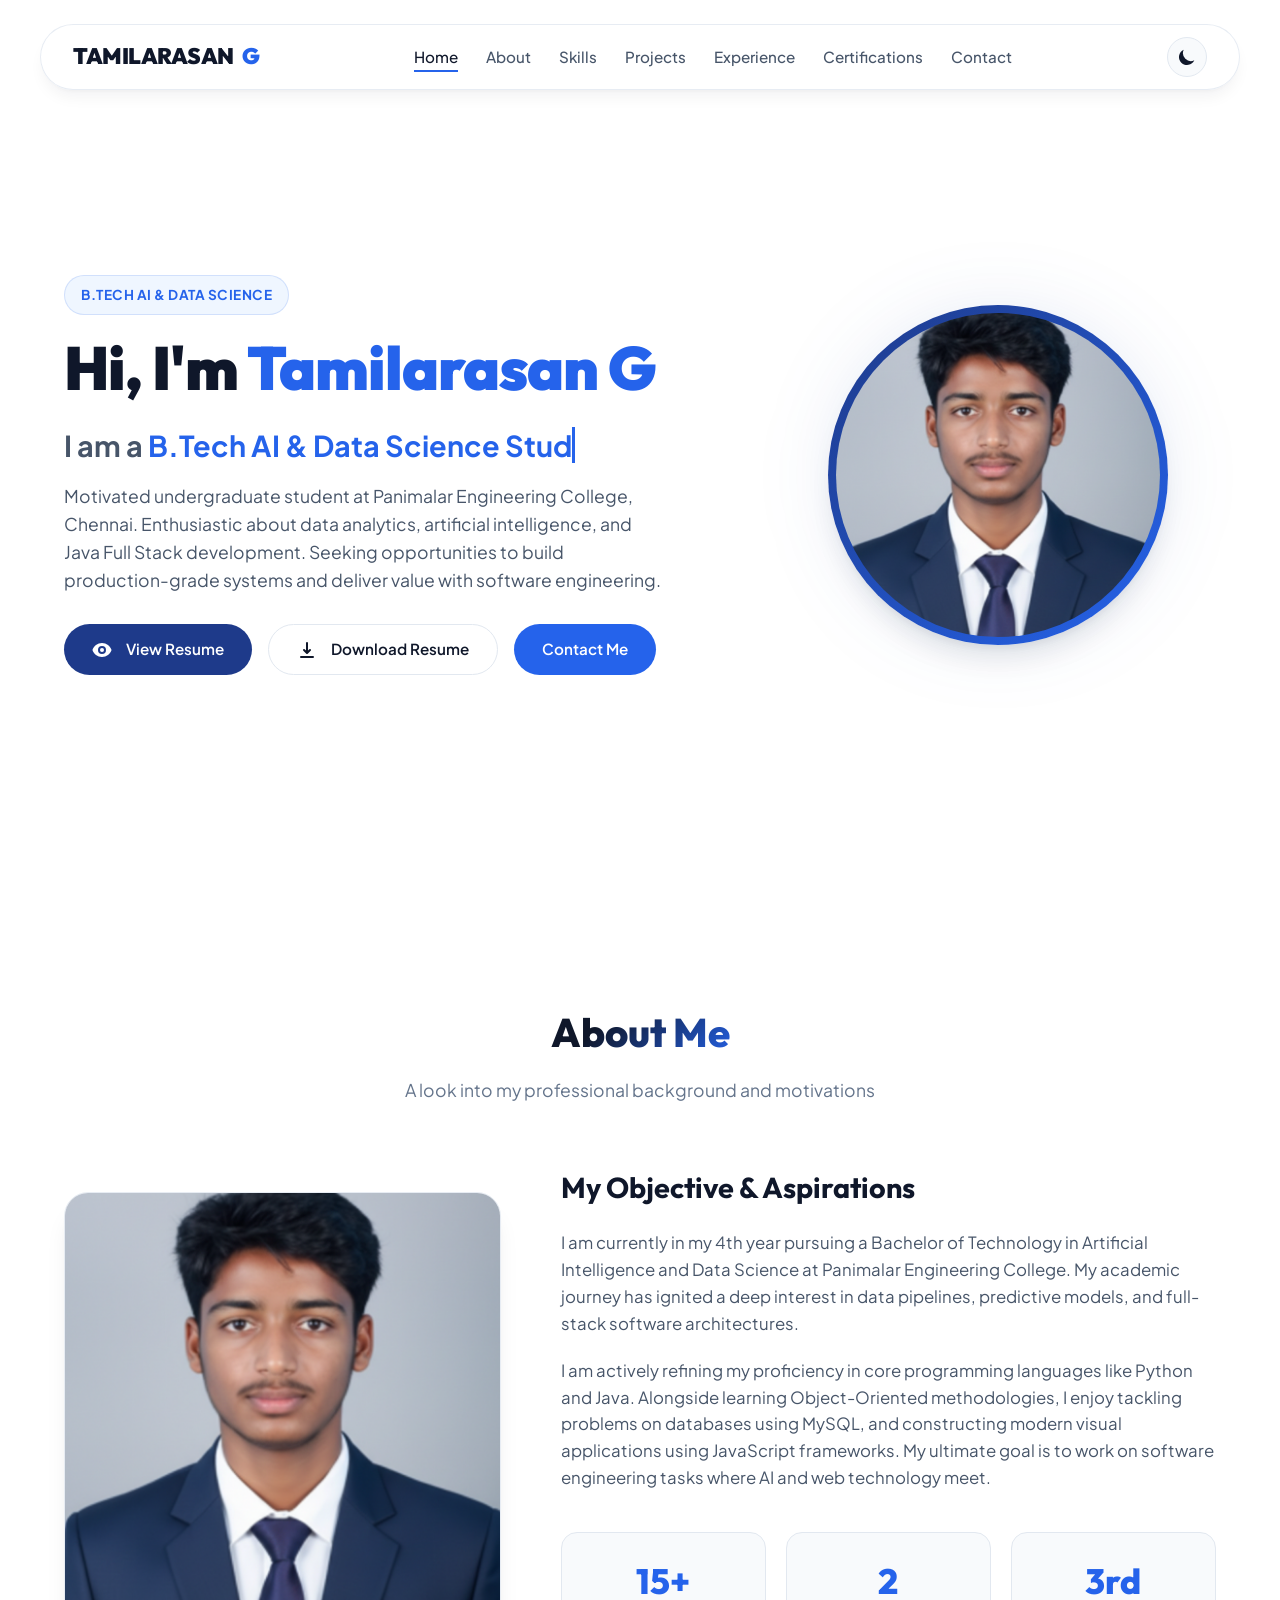
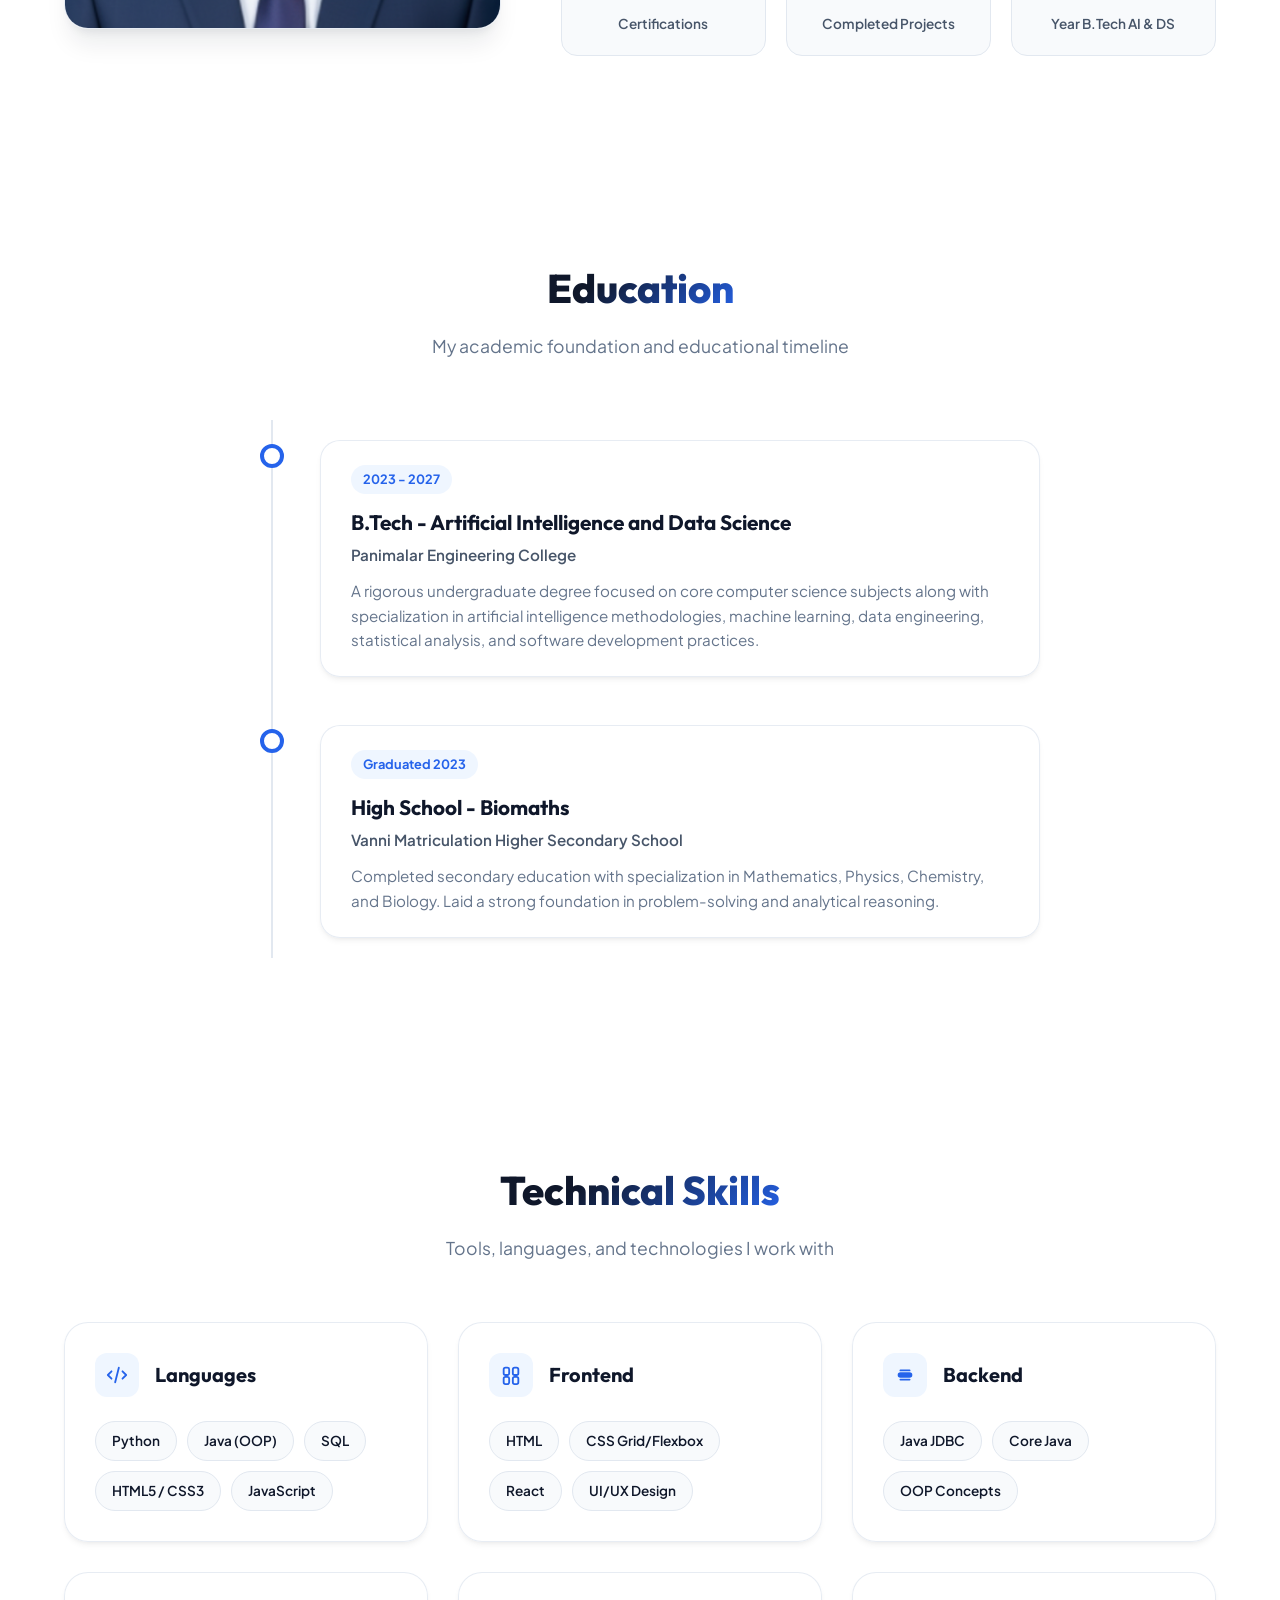
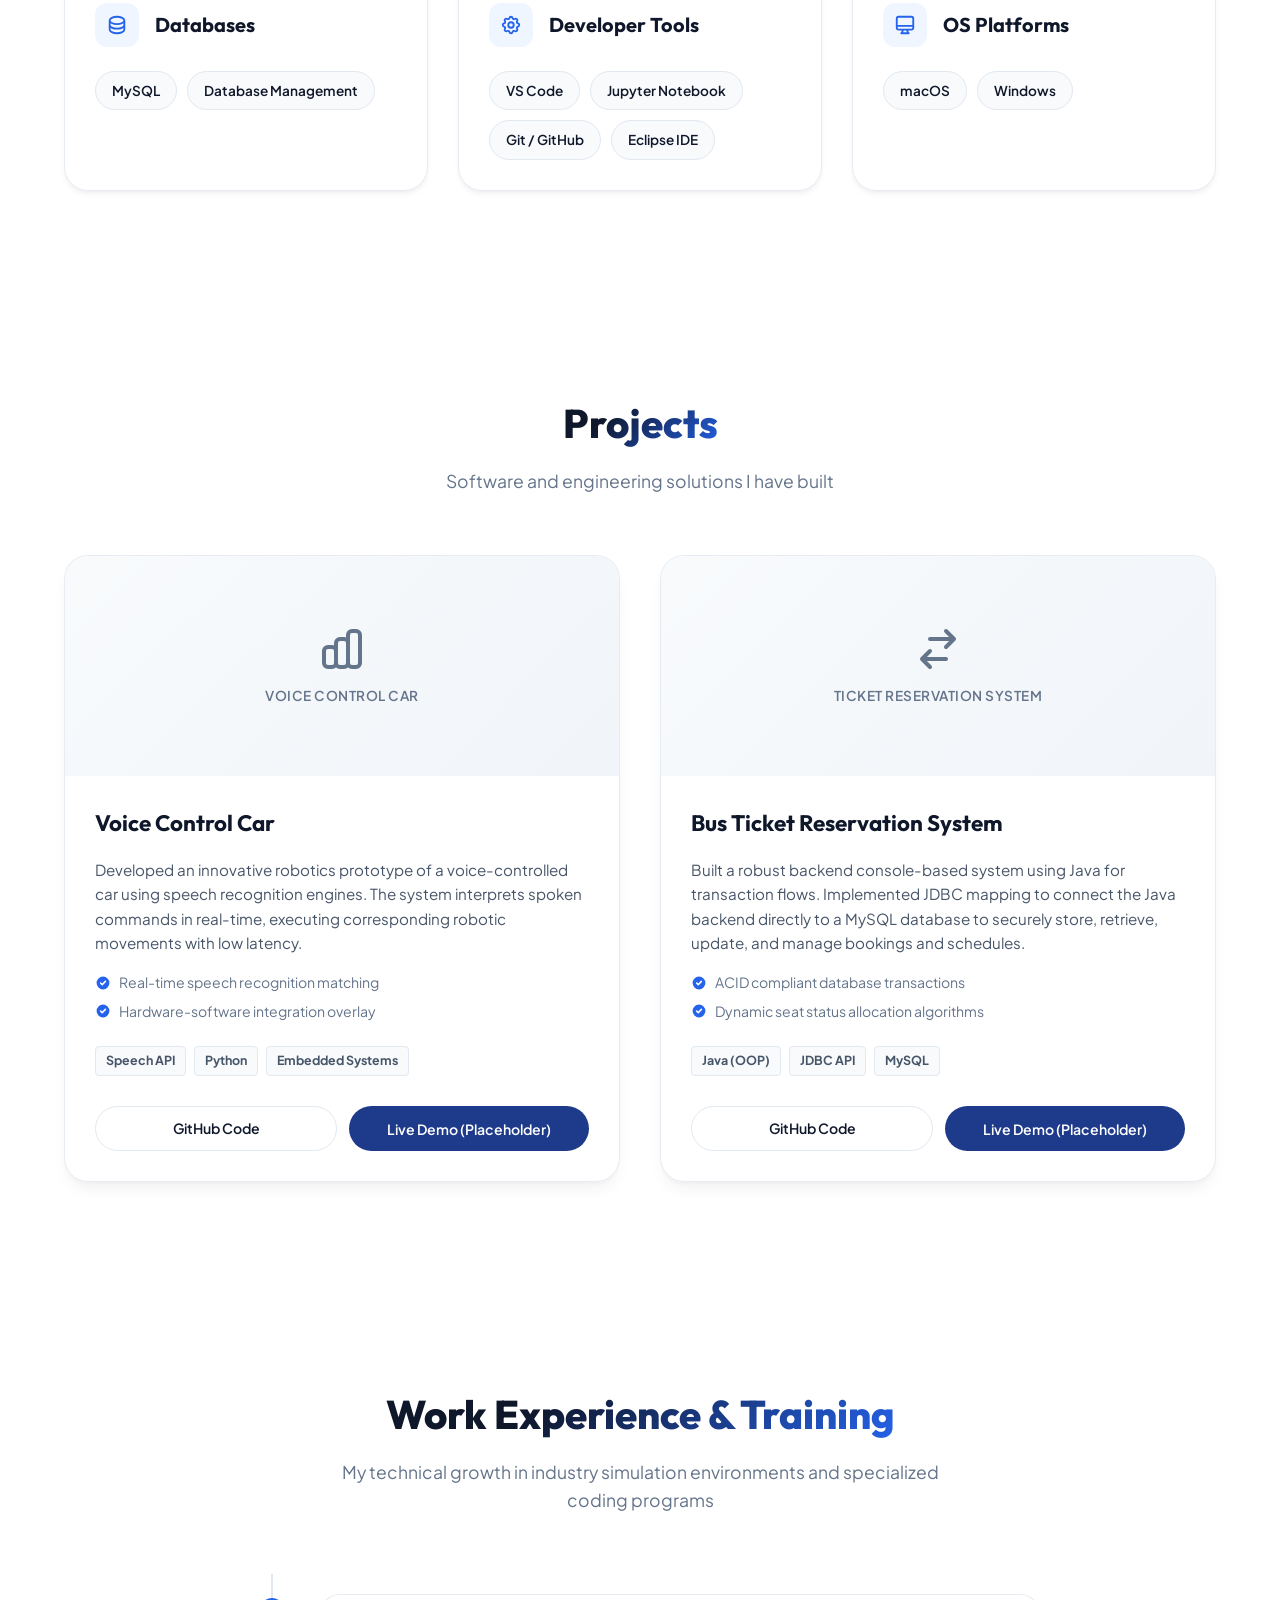
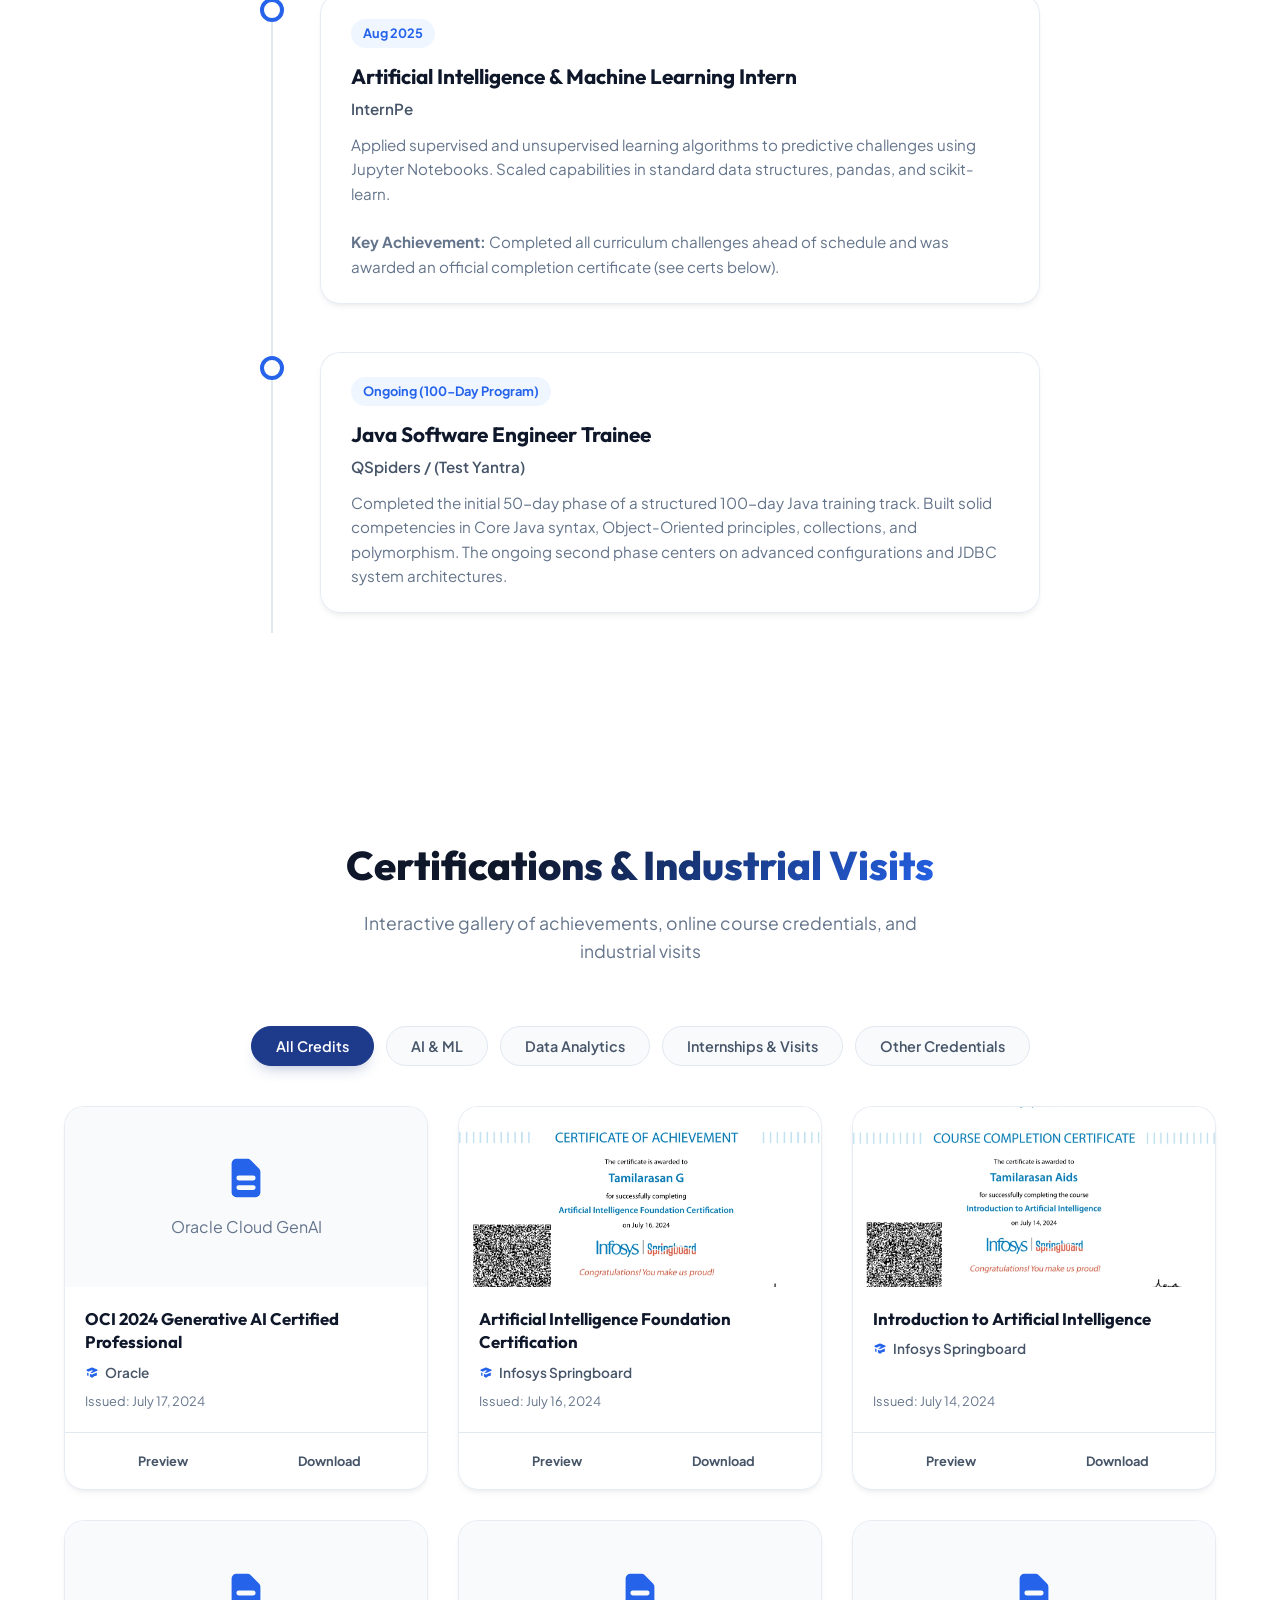
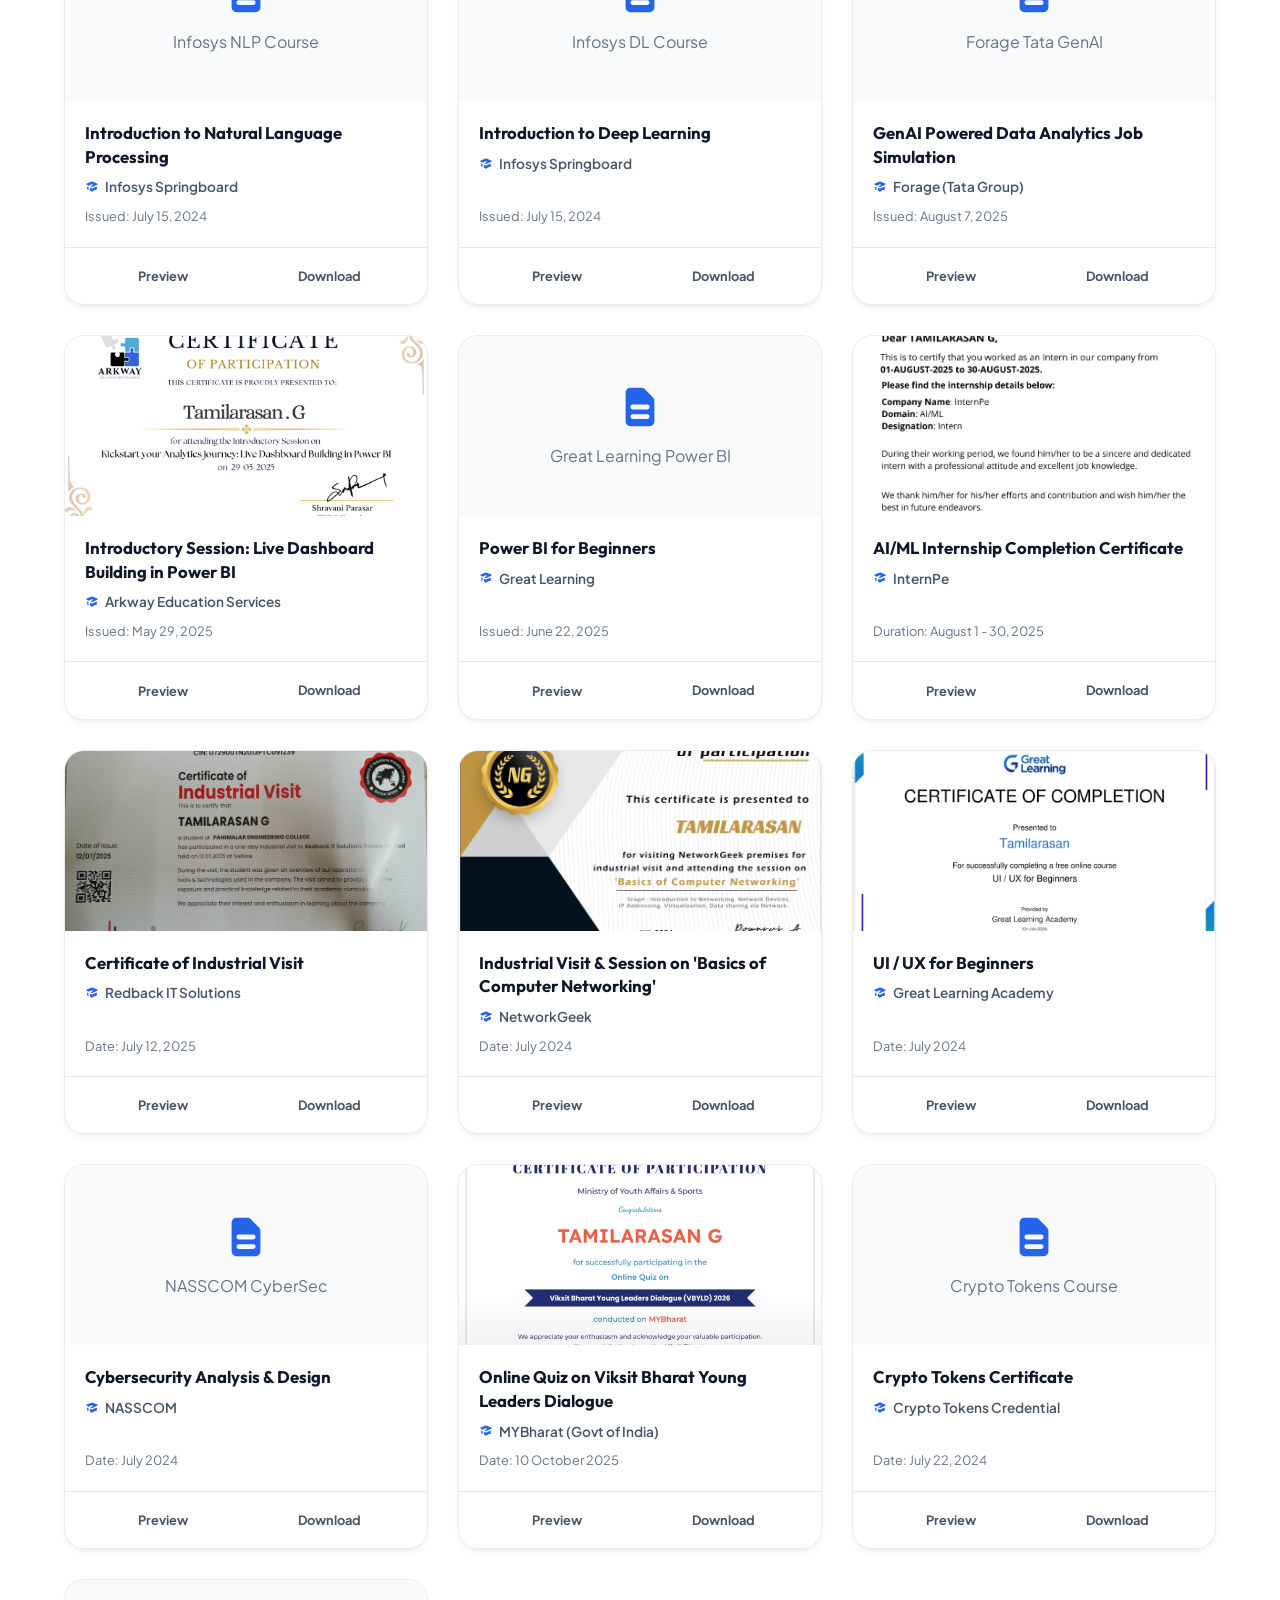
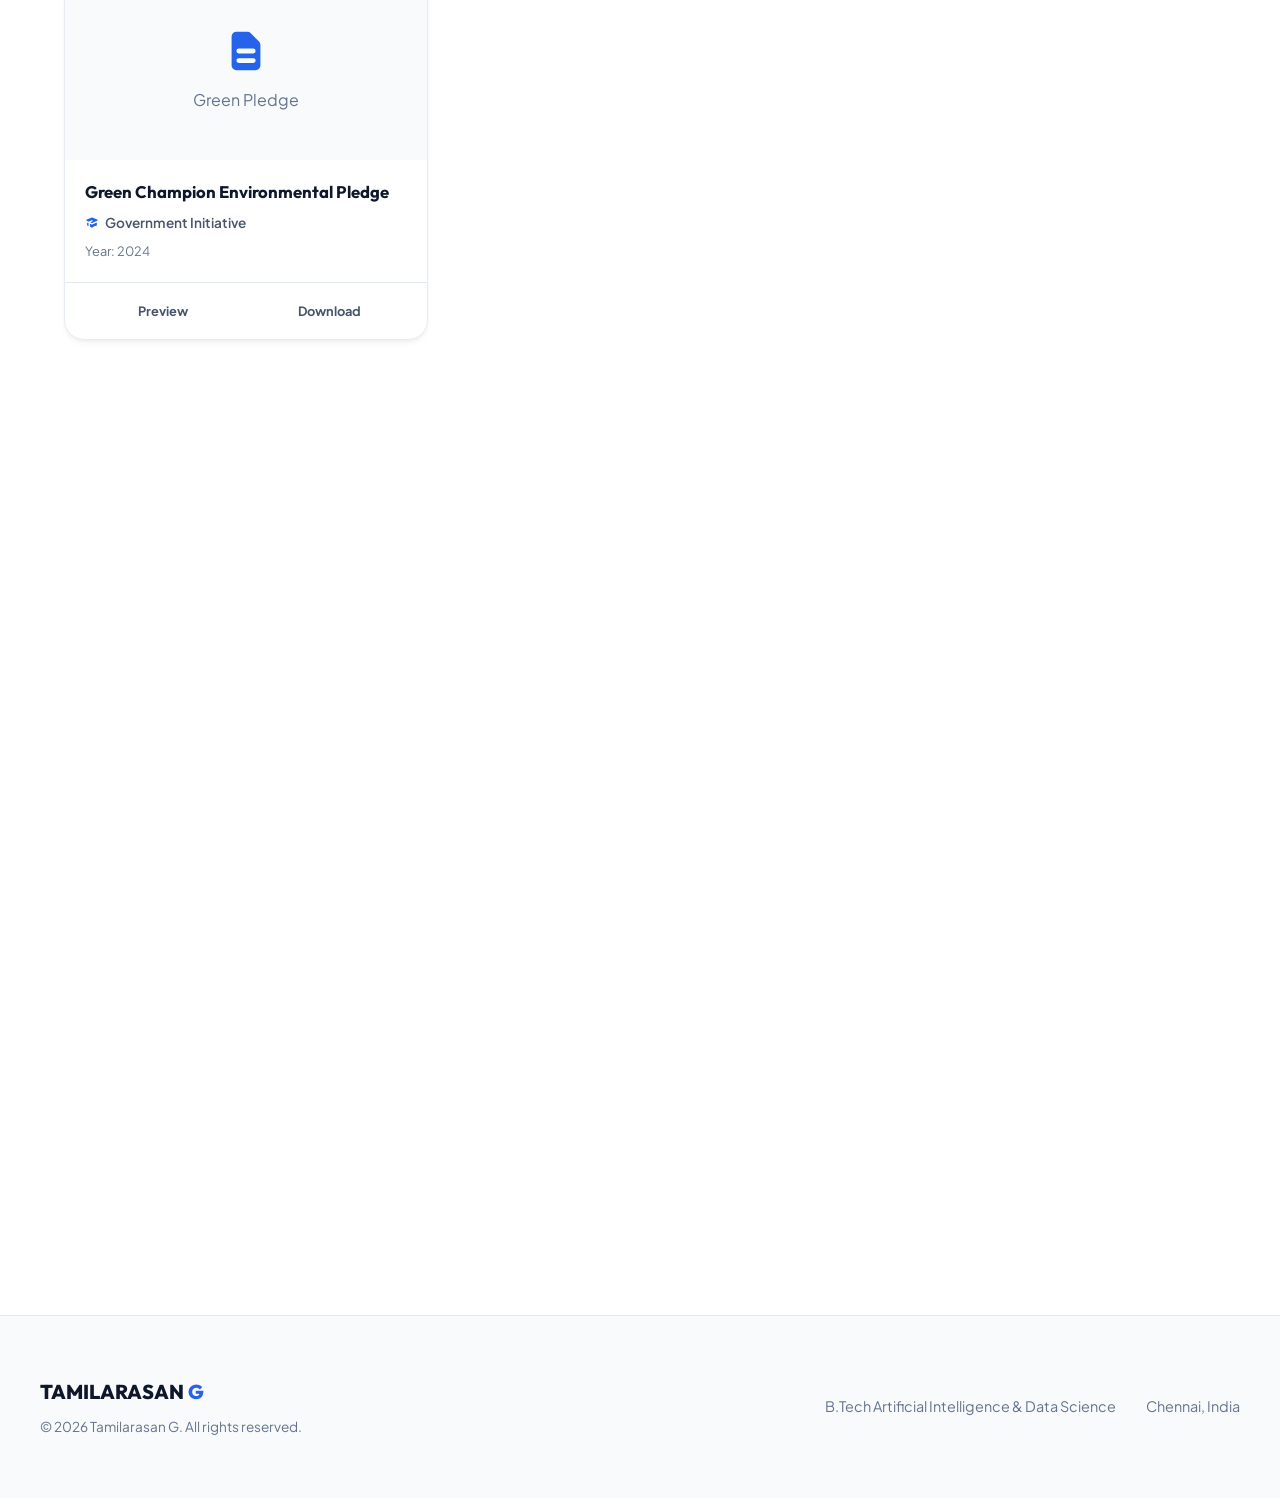
==== commit 43fb9b58: "Update year from 3rd to 4th year in About section" ====
--- a/index.html
+++ b/index.html
@@ -121,7 +121,7 @@
             <div class="about-content reveal">
                 <h3>My Objective & Aspirations</h3>
                 <p>
-                    I am currently in my 3rd year pursuing a Bachelor of Technology in Artificial Intelligence and Data Science at Panimalar Engineering College. My academic journey has ignited a deep interest in data pipelines, predictive models, and full-stack software architectures.
+                    I am currently in my 4th year pursuing a Bachelor of Technology in Artificial Intelligence and Data Science at Panimalar Engineering College. My academic journey has ignited a deep interest in data pipelines, predictive models, and full-stack software architectures.
                 </p>
                 <p>
                     I am actively refining my proficiency in core programming languages like Python and Java. Alongside learning Object-Oriented methodologies, I enjoy tackling problems on databases using MySQL, and constructing modern visual applications using JavaScript frameworks. My ultimate goal is to work on software engineering tasks where AI and web technology meet.
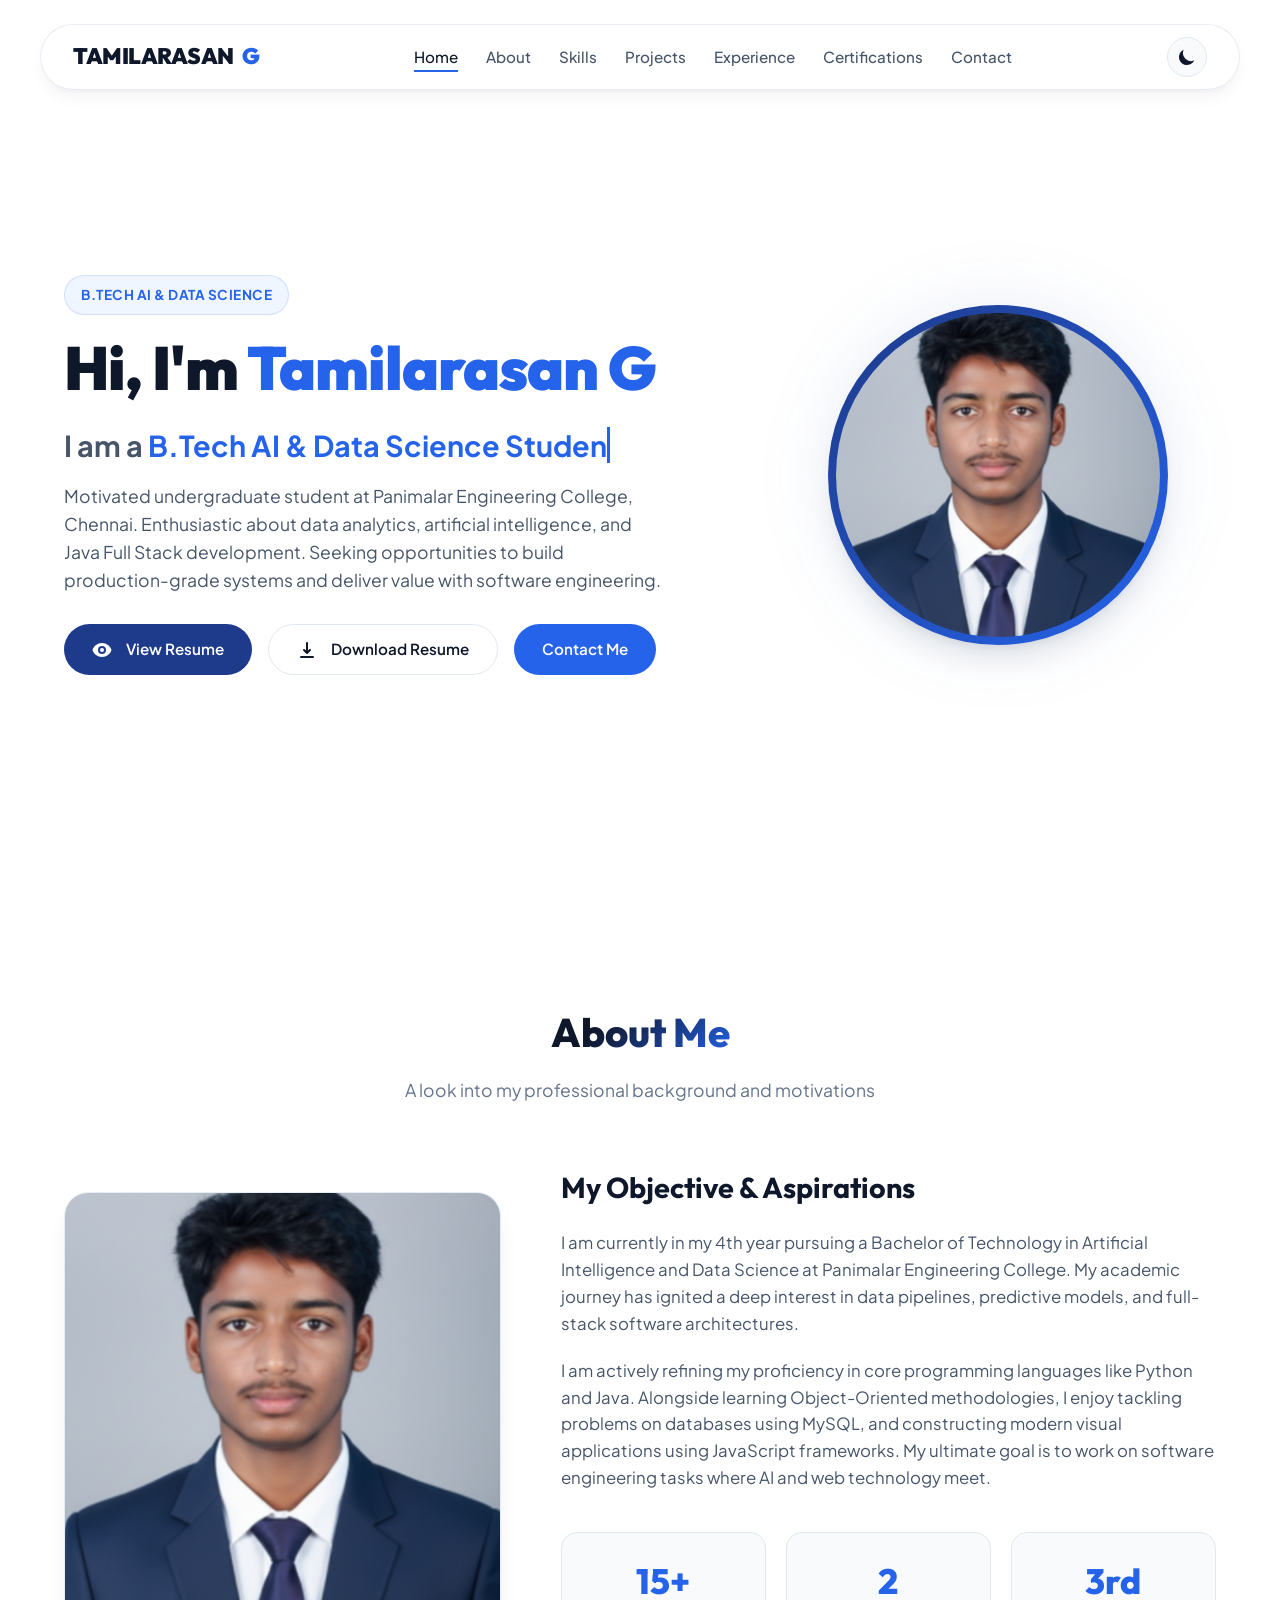
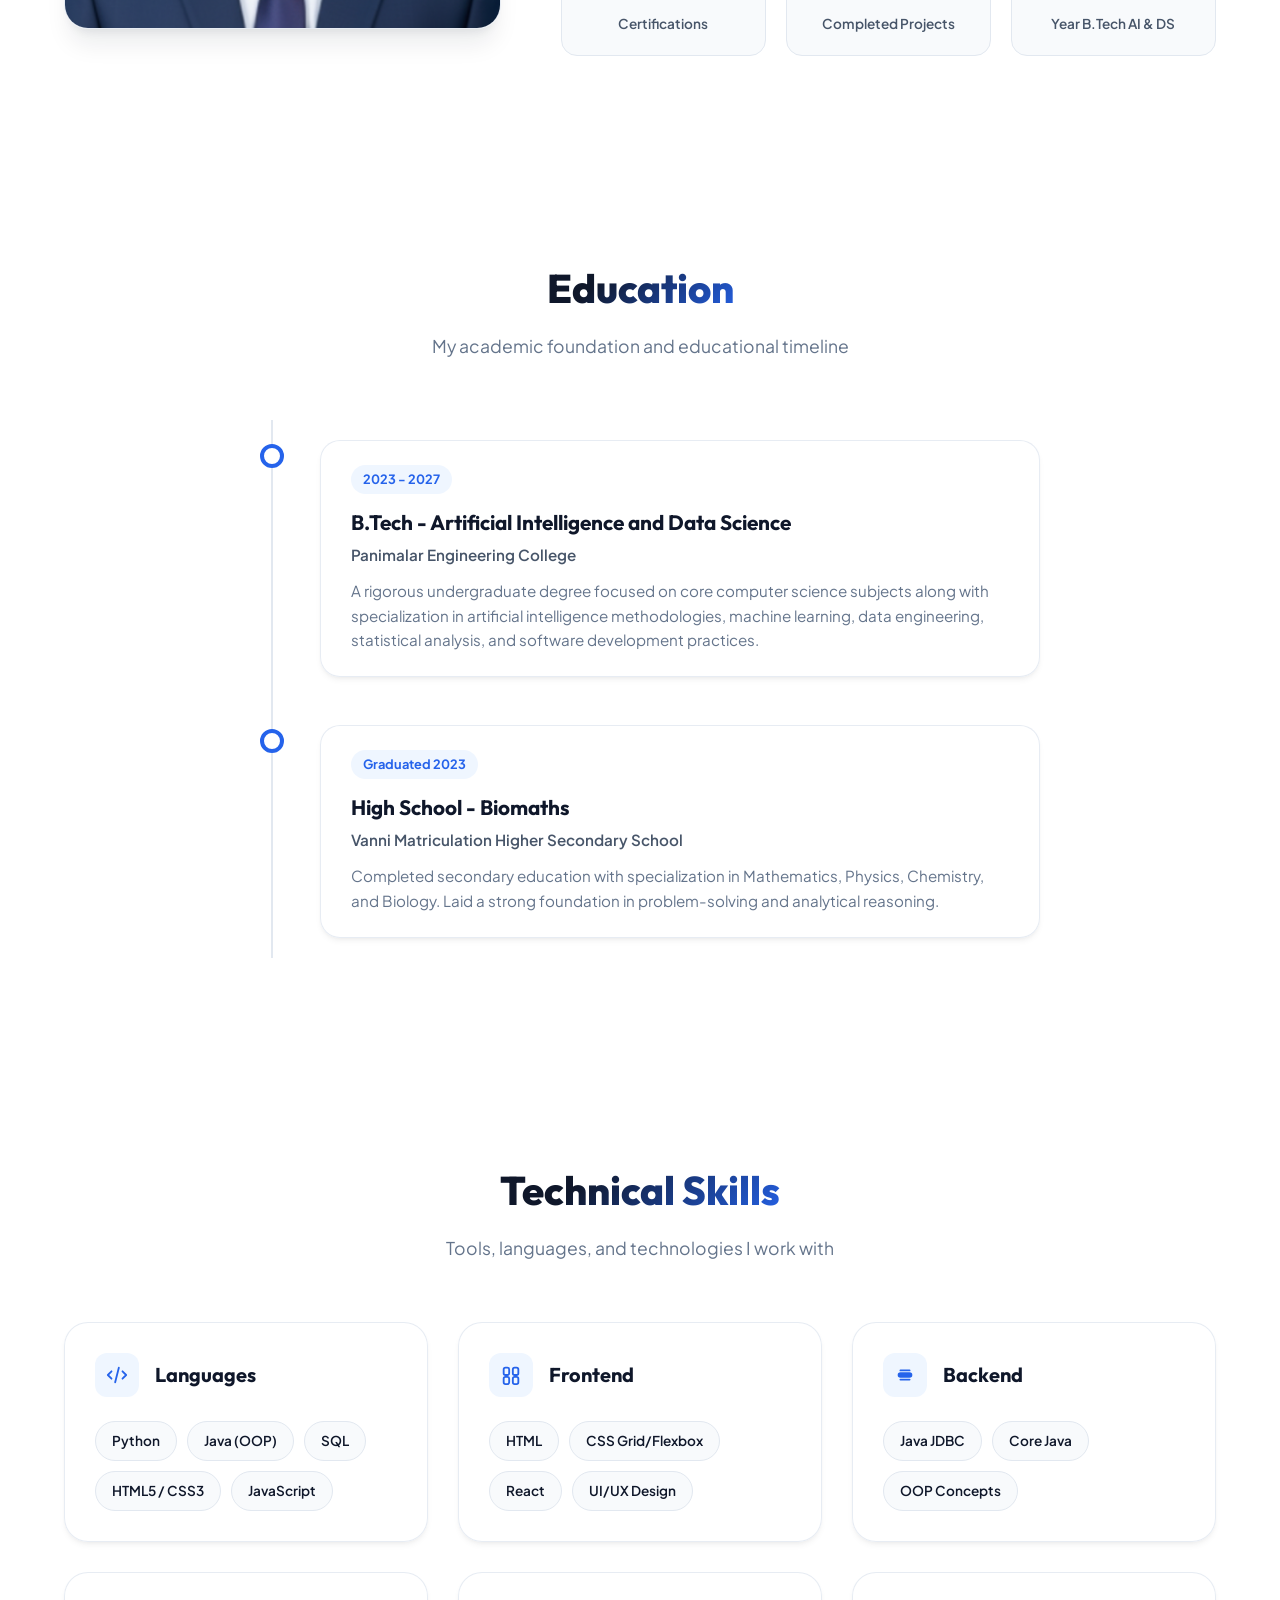
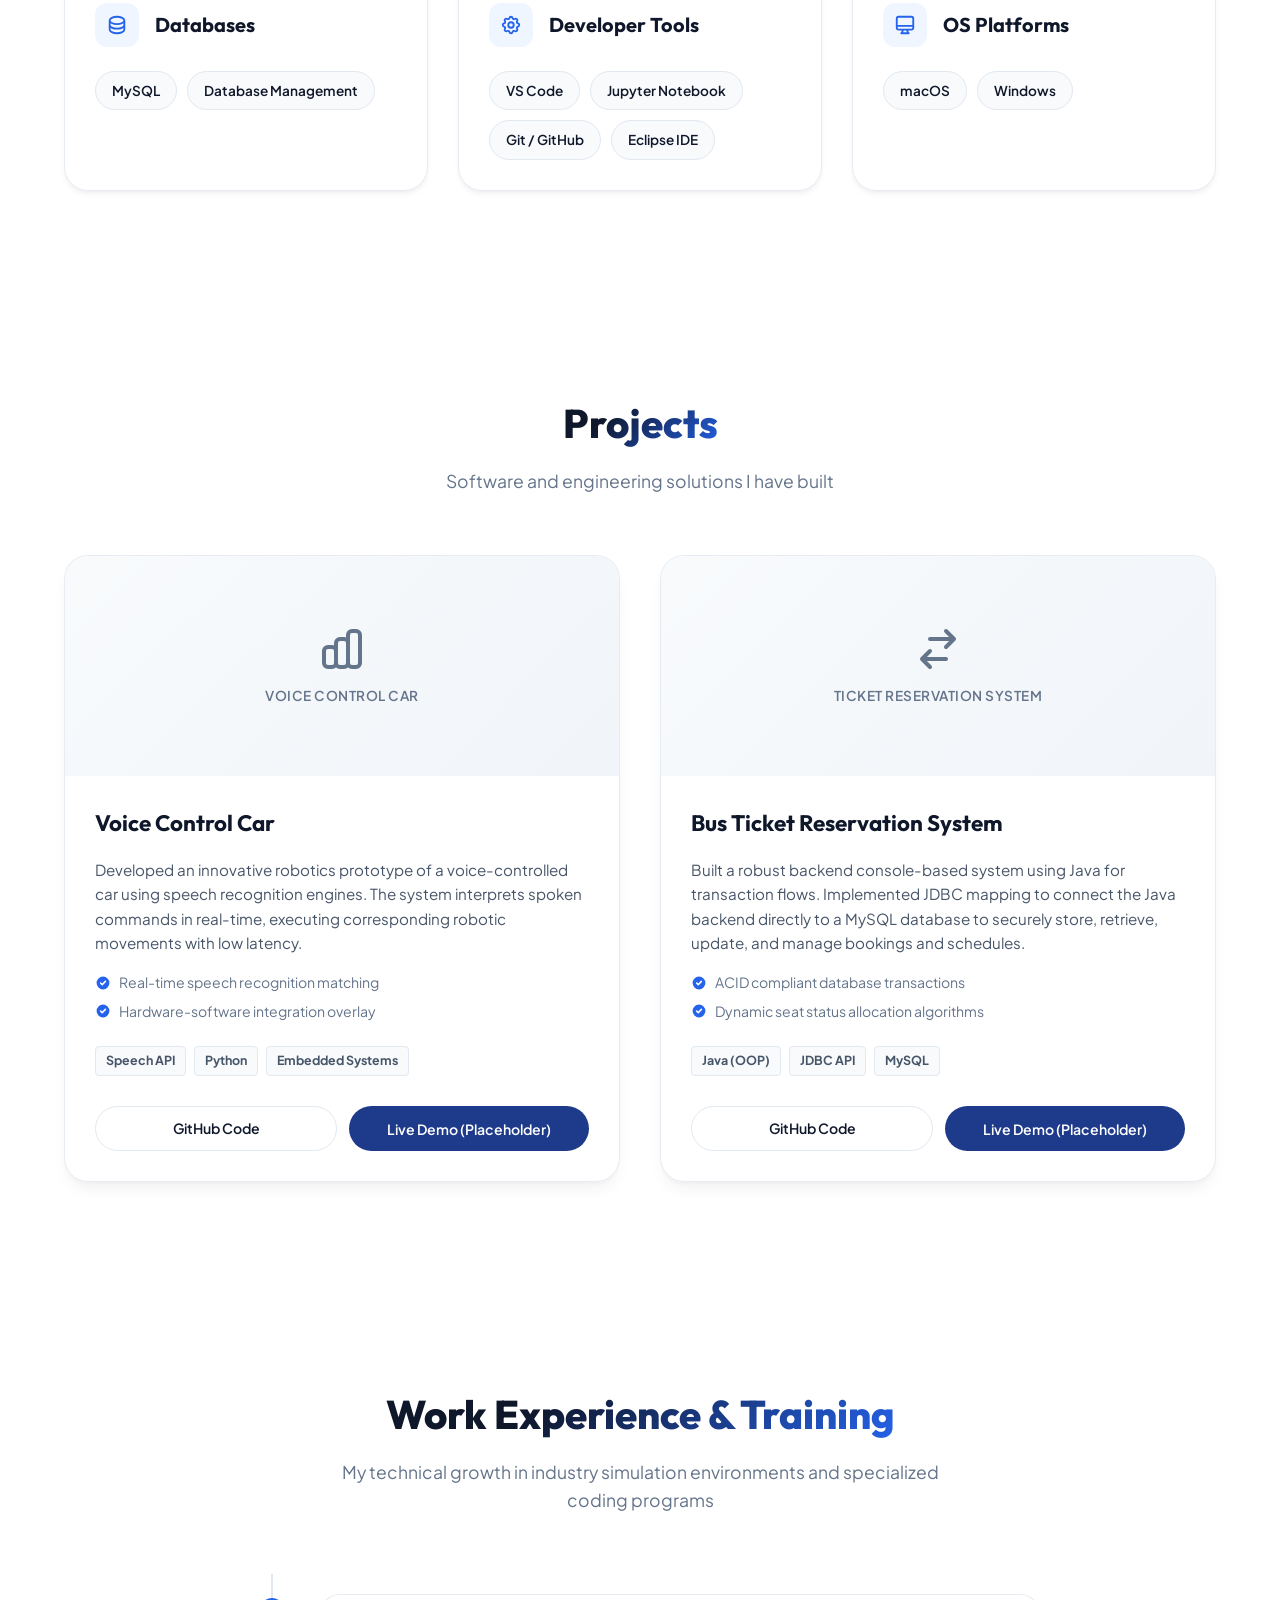
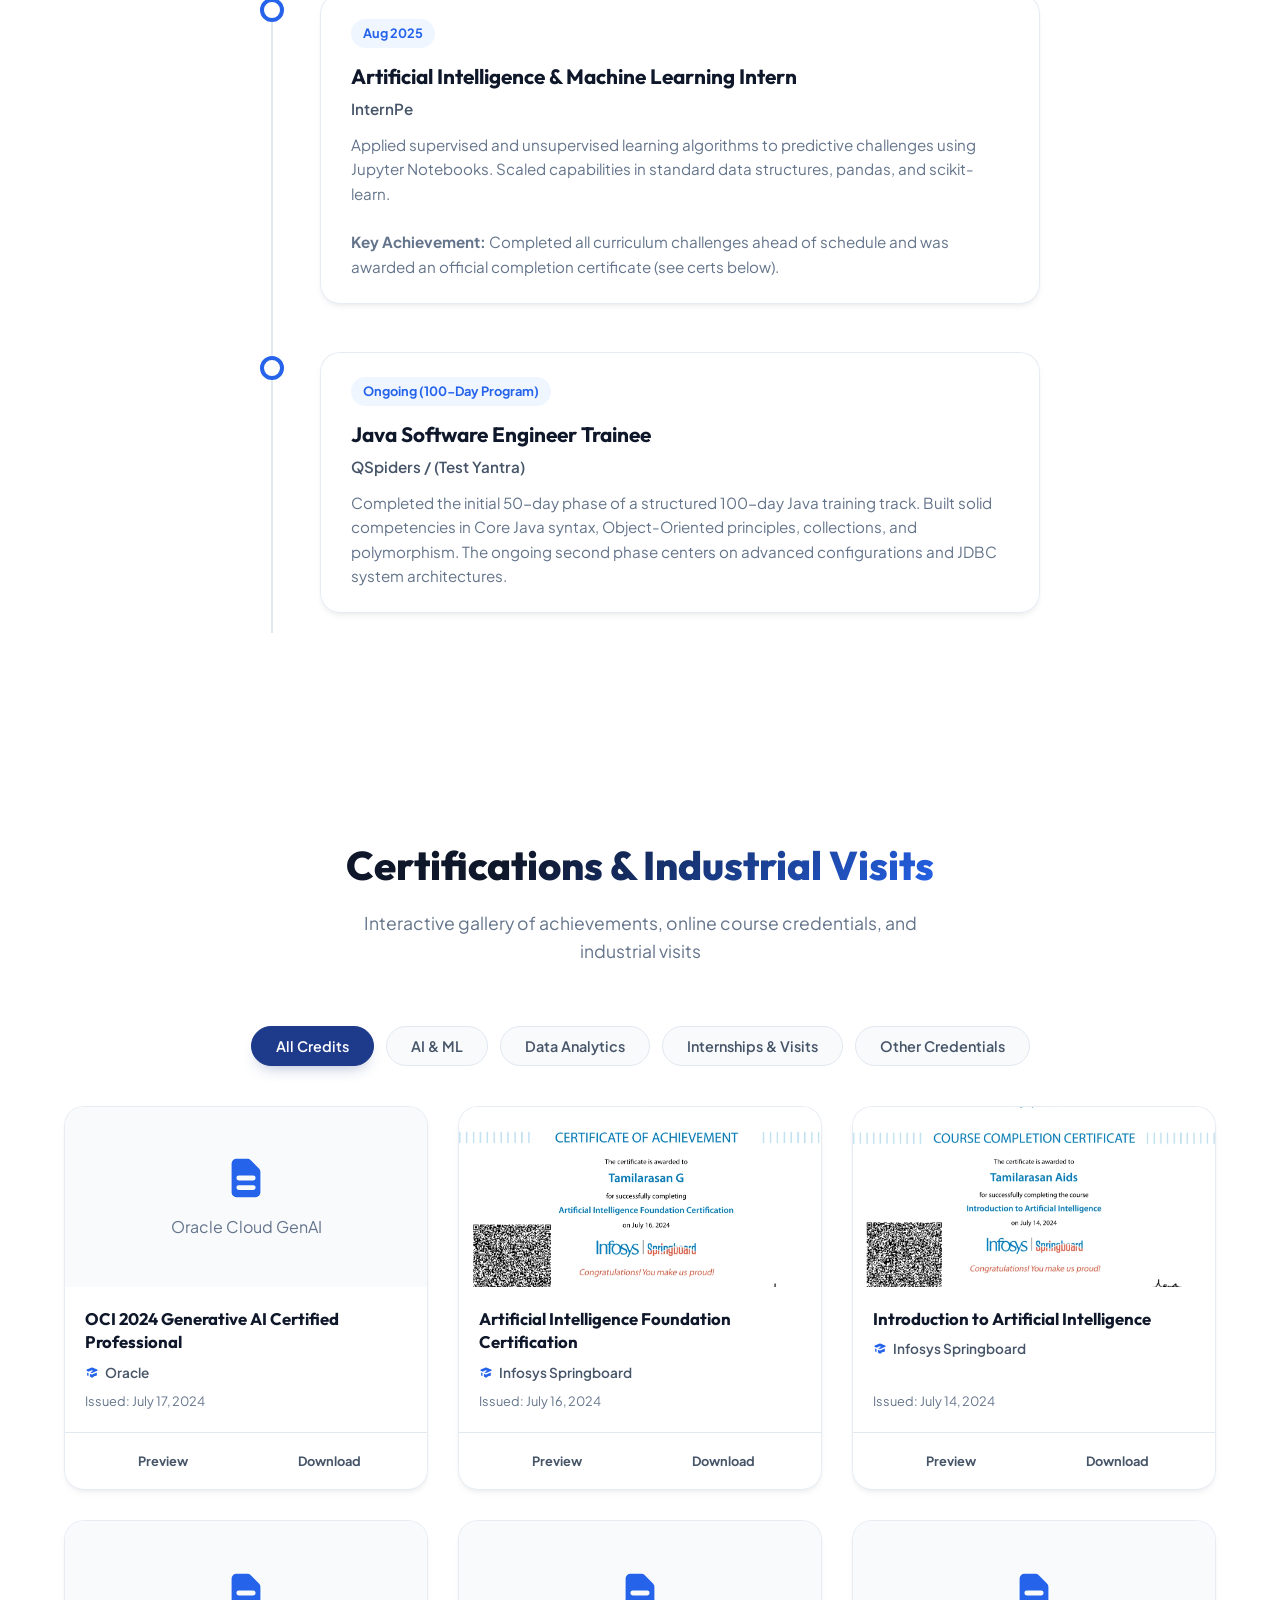
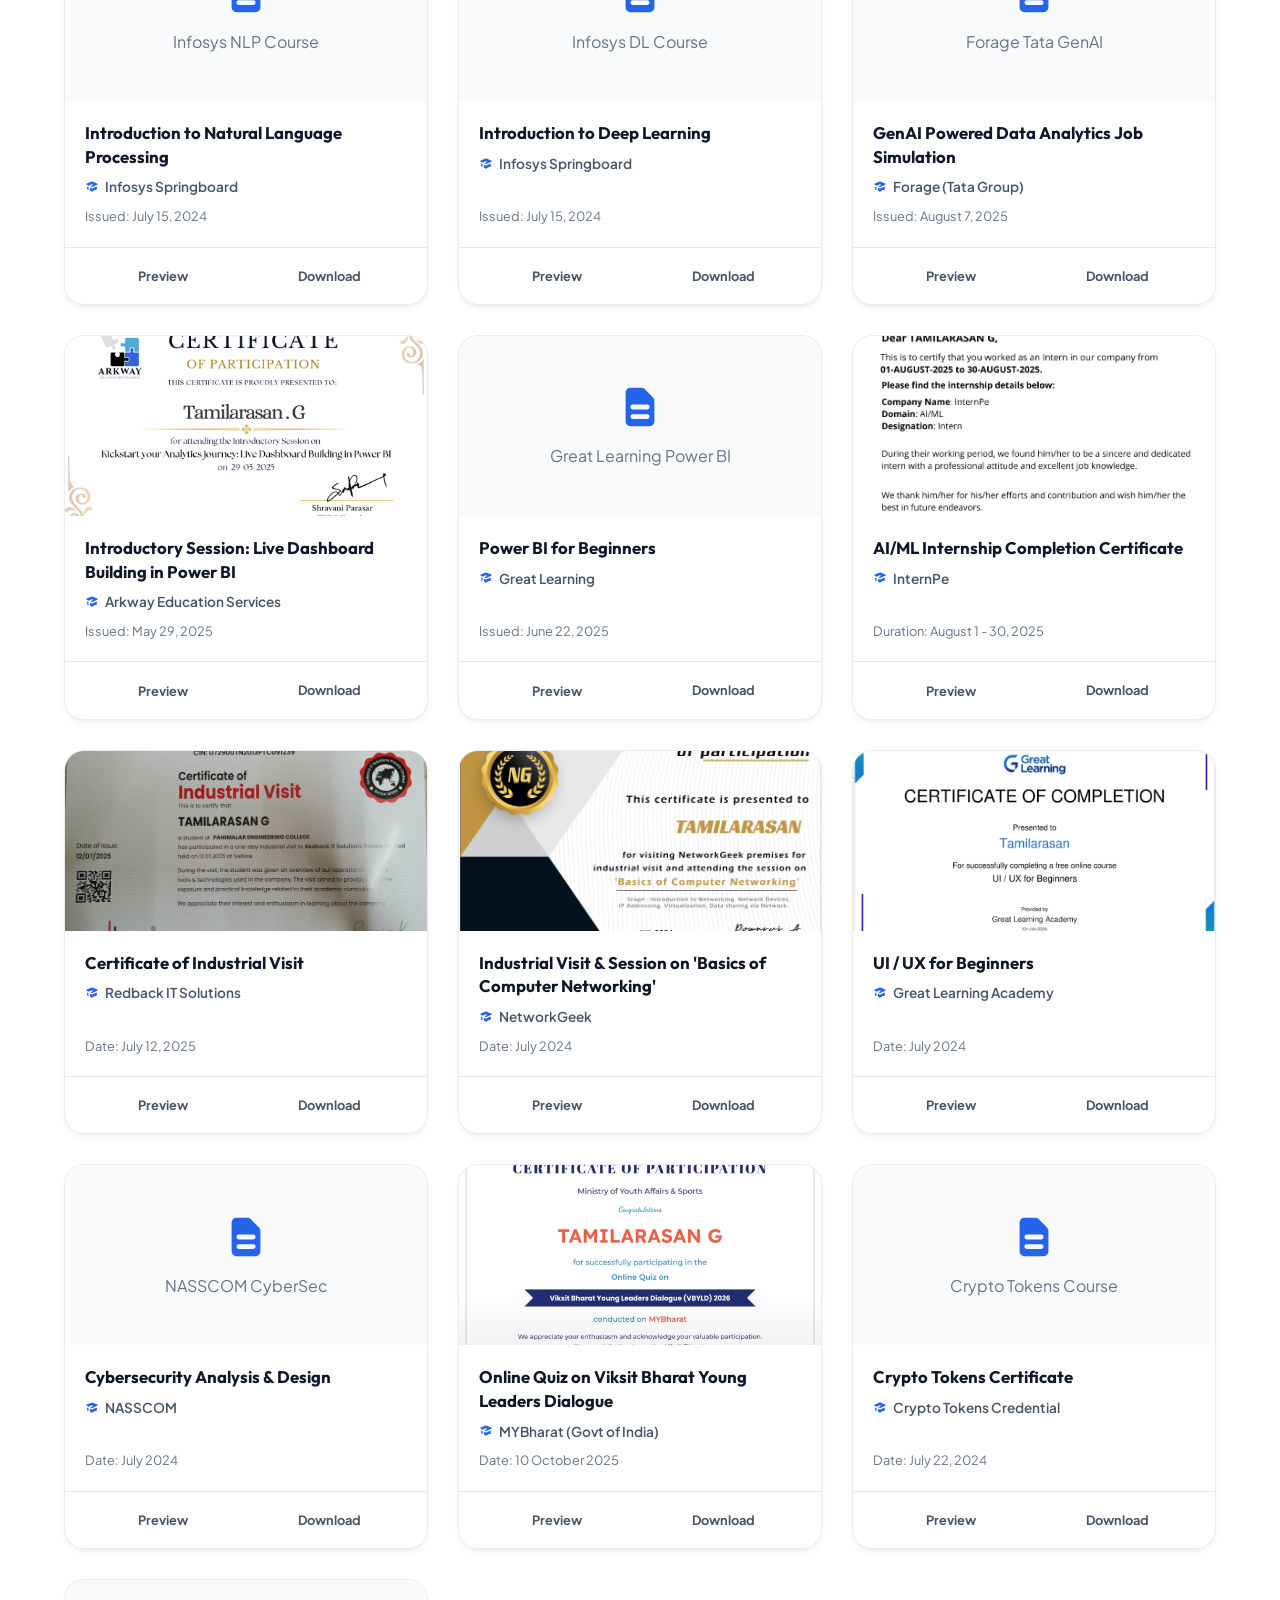
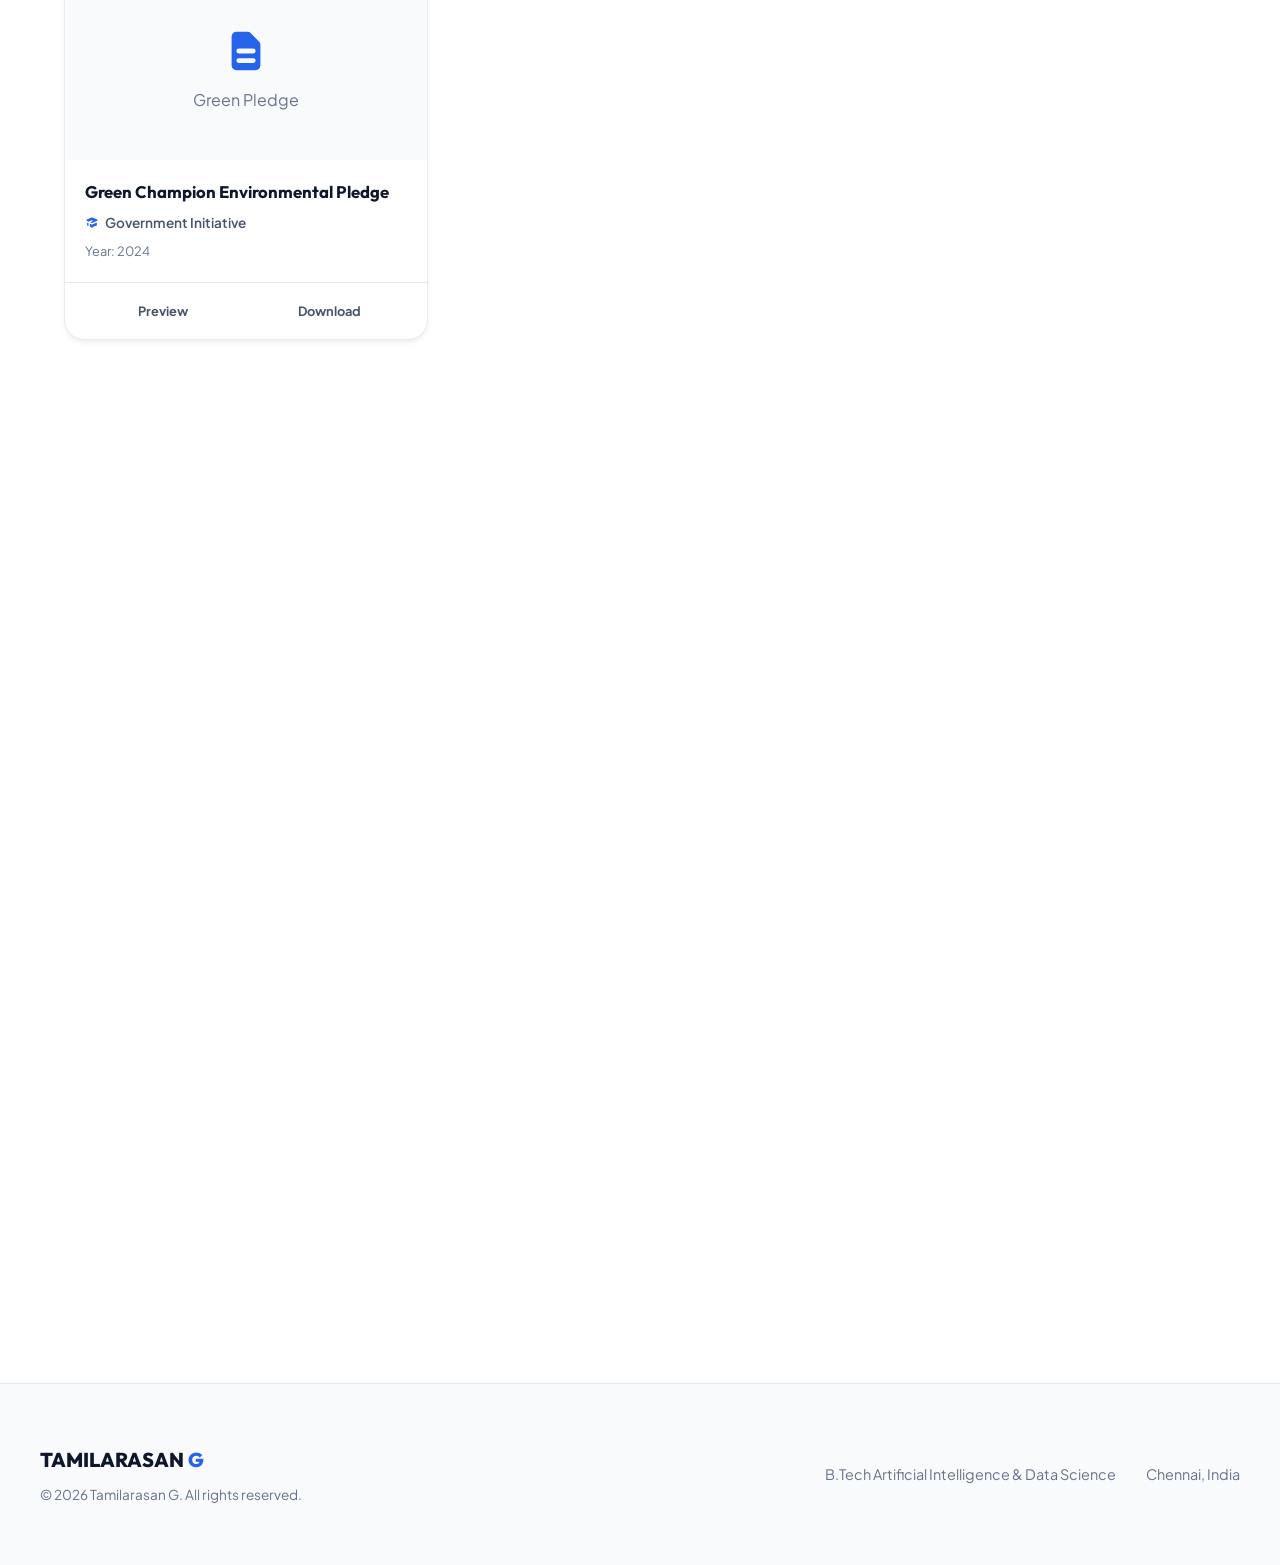
==== commit 8abd8550: "Update resume: replace old PDF with Tamilarasan.pdf" ====
--- a/index.html
+++ b/index.html
@@ -85,11 +85,11 @@
                     Motivated undergraduate student at Panimalar Engineering College, Chennai. Enthusiastic about data analytics, artificial intelligence, and Java Full Stack development. Seeking opportunities to build production-grade systems and deliver value with software engineering.
                 </p>
                 <div class="hero-actions">
-                    <a href="tamilarasan 1 gt .pdf  (1).pdf" target="_blank" class="btn btn-primary">
+                    <a href="Tamilarasan.pdf" target="_blank" class="btn btn-primary">
                         <svg width="20" height="20" fill="currentColor" viewBox="0 0 20 20" style="margin-right:4px;"><path d="M10 12a2 2 0 100-4 2 2 0 000 4z"/><path fill-rule="evenodd" d="M.458 10C1.732 5.943 5.522 3 10 3s8.268 2.943 9.542 7c-1.274 4.057-5.064 7-9.542 7S1.732 14.057.458 10zM14 10a4 4 0 11-8 0 4 4 0 018 0z" clip-rule="evenodd"/></svg>
                         View Resume
                     </a>
-                    <a href="tamilarasan 1 gt .pdf  (1).pdf" download="Tamilarasan_G_Resume.pdf" class="btn btn-secondary">
+                    <a href="Tamilarasan.pdf" download="Tamilarasan_G_Resume.pdf" class="btn btn-secondary">
                         <svg width="20" height="20" fill="currentColor" viewBox="0 0 20 20" style="margin-right:4px;"><path fill-rule="evenodd" d="M3 17a1 1 0 011-1h12a1 1 0 110 2H4a1 1 0 01-1-1zm3.293-7.707a1 1 0 011.414 0L9 10.586V3a1 1 0 112 0v7.586l1.293-1.293a1 1 0 111.414 1.414l-3 3a1 1 0 01-1.414 0l-3-3a1 1 0 010-1.414z" clip-rule="evenodd"/></svg>
                         Download Resume
                     </a>
@@ -857,10 +857,16 @@
                         </div>
                     </div>
                 </div>
+
+                <!-- Connect on LinkedIn button -->
+                <a href="https://www.linkedin.com/in/tamilarasan-g-853504302/" target="_blank" class="btn btn-accent" style="display:inline-flex; align-items:center; gap:10px; margin-top:20px; border-radius:12px; padding:13px 28px; font-size:1rem; text-decoration:none;">
+                    <svg style="width:20px;height:20px;" fill="currentColor" viewBox="0 0 24 24" xmlns="http://www.w3.org/2000/svg"><path d="M19 0h-14c-2.761 0-5 2.239-5 5v14c0 2.761 2.239 5 5 5h14c2.762 0 5-2.239 5-5v-14c0-2.761-2.238-5-5-5zm-11 19h-3v-11h3v11zm-1.5-12.268c-.966 0-1.75-.779-1.75-1.75s.784-1.75 1.75-1.75 1.75.779 1.75 1.75-.784 1.75-1.75 1.75zm13.5 12.268h-3v-5.604c0-3.368-4-3.113-4 0v5.604h-3v-11h3v1.765c1.396-2.586 7-2.777 7 2.476v6.759z"/></svg>
+                    Connect on LinkedIn
+                </a>
                 
                 <!-- Social media buttons -->
                 <div class="contact-socials">
-                    <a href="https://linkedin.com" target="_blank" class="social-btn" aria-label="LinkedIn Profile">
+                    <a href="https://www.linkedin.com/in/tamilarasan-g-853504302/" target="_blank" class="social-btn" aria-label="LinkedIn Profile">
                         <svg fill="currentColor" viewBox="0 0 24 24" xmlns="http://www.w3.org/2000/svg"><path d="M19 0h-14c-2.761 0-5 2.239-5 5v14c0 2.761 2.239 5 5 5h14c2.762 0 5-2.239 5-5v-14c0-2.761-2.238-5-5-5zm-11 19h-3v-11h3v11zm-1.5-12.268c-.966 0-1.75-.779-1.75-1.75s.784-1.75 1.75-1.75 1.75.779 1.75 1.75-.784 1.75-1.75 1.75zm13.5 12.268h-3v-5.604c0-3.368-4-3.113-4 0v5.604h-3v-11h3v1.765c1.396-2.586 7-2.777 7 2.476v6.759z"/></svg>
                     </a>
                     <a href="https://github.com" target="_blank" class="social-btn" aria-label="GitHub Profile">
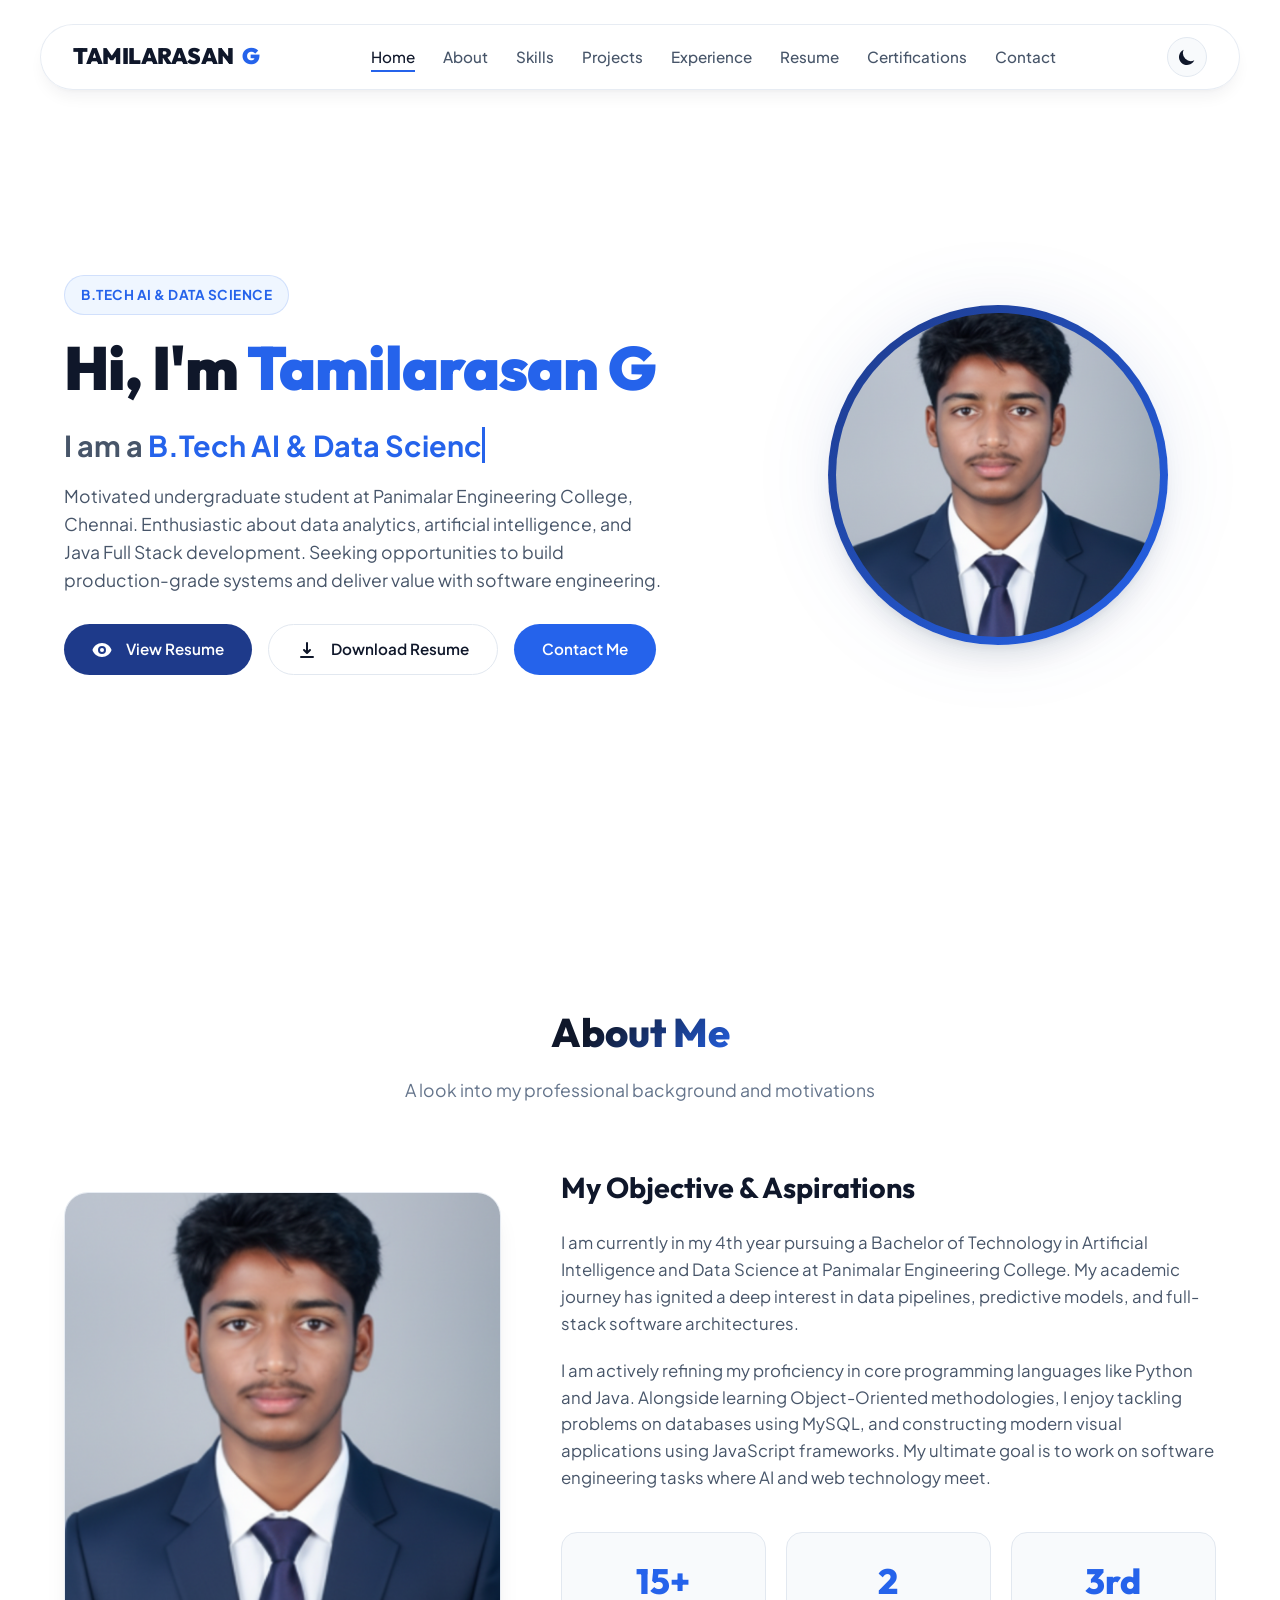
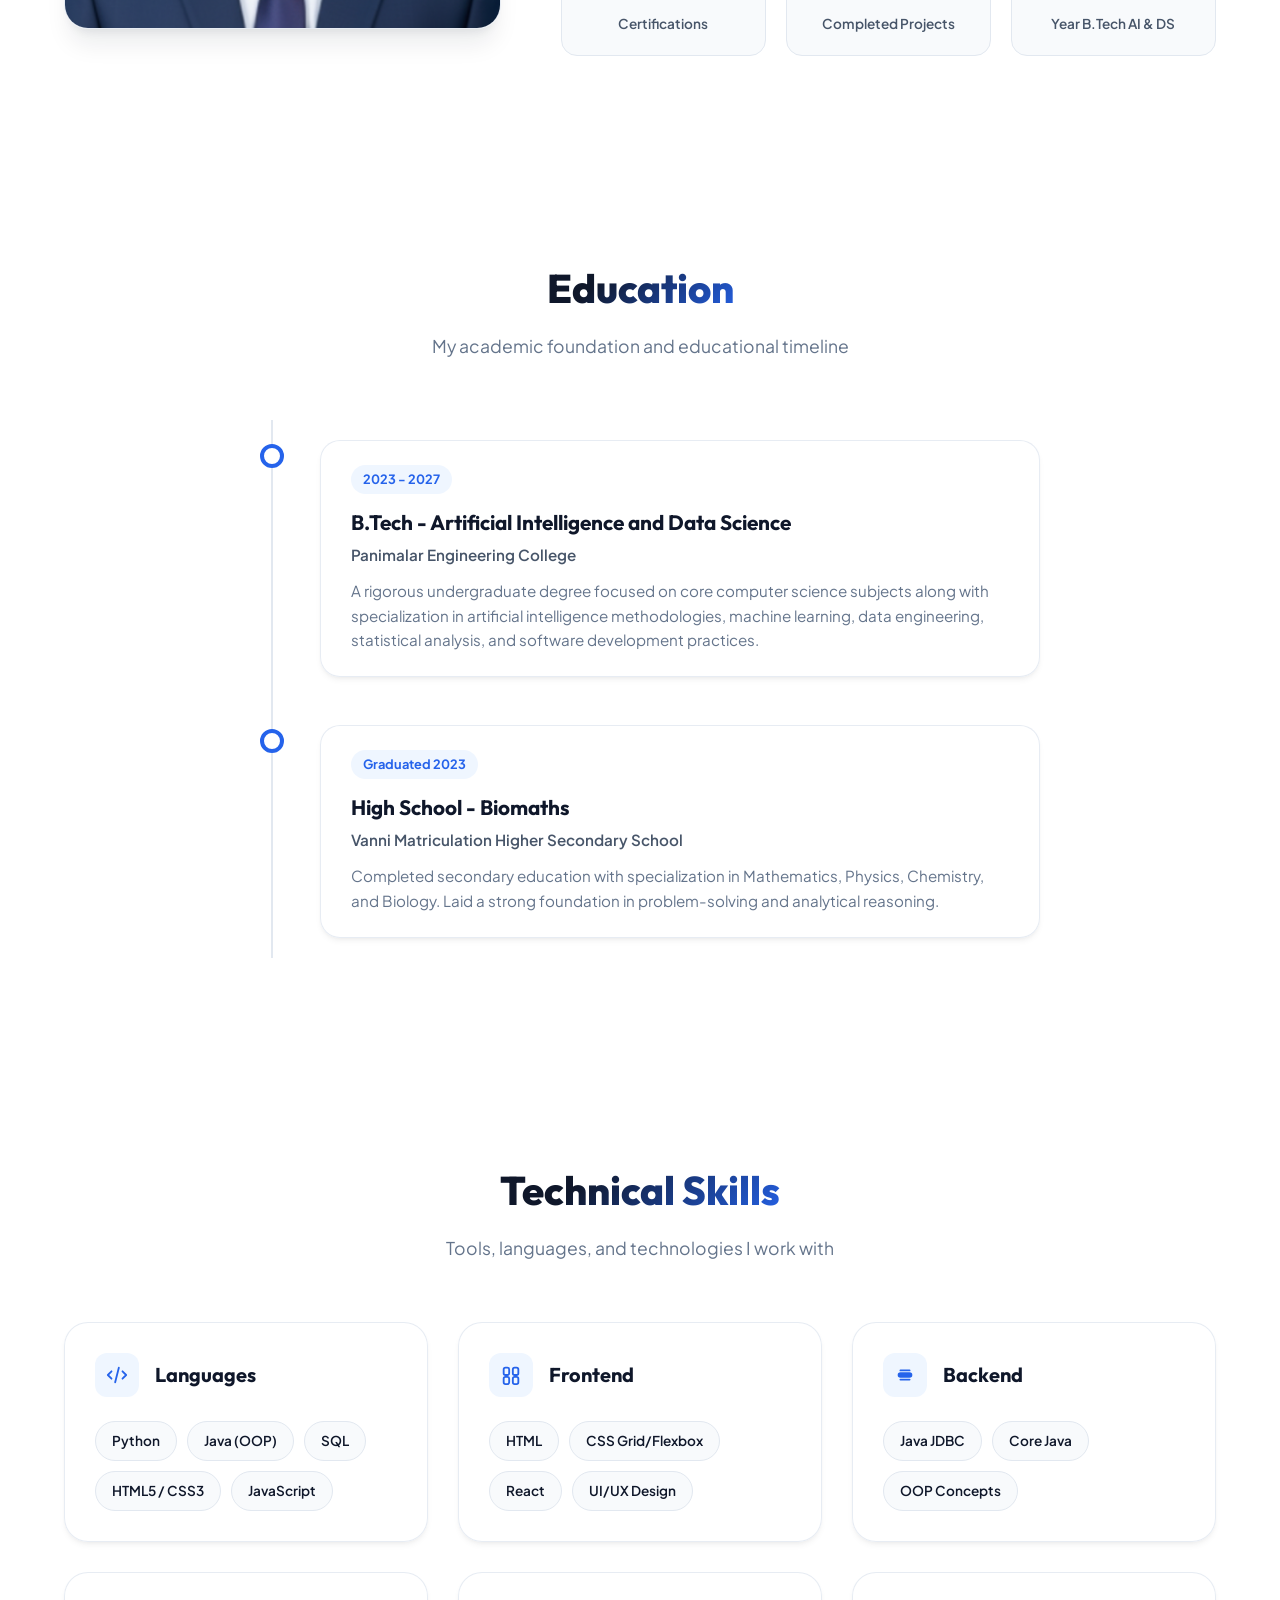
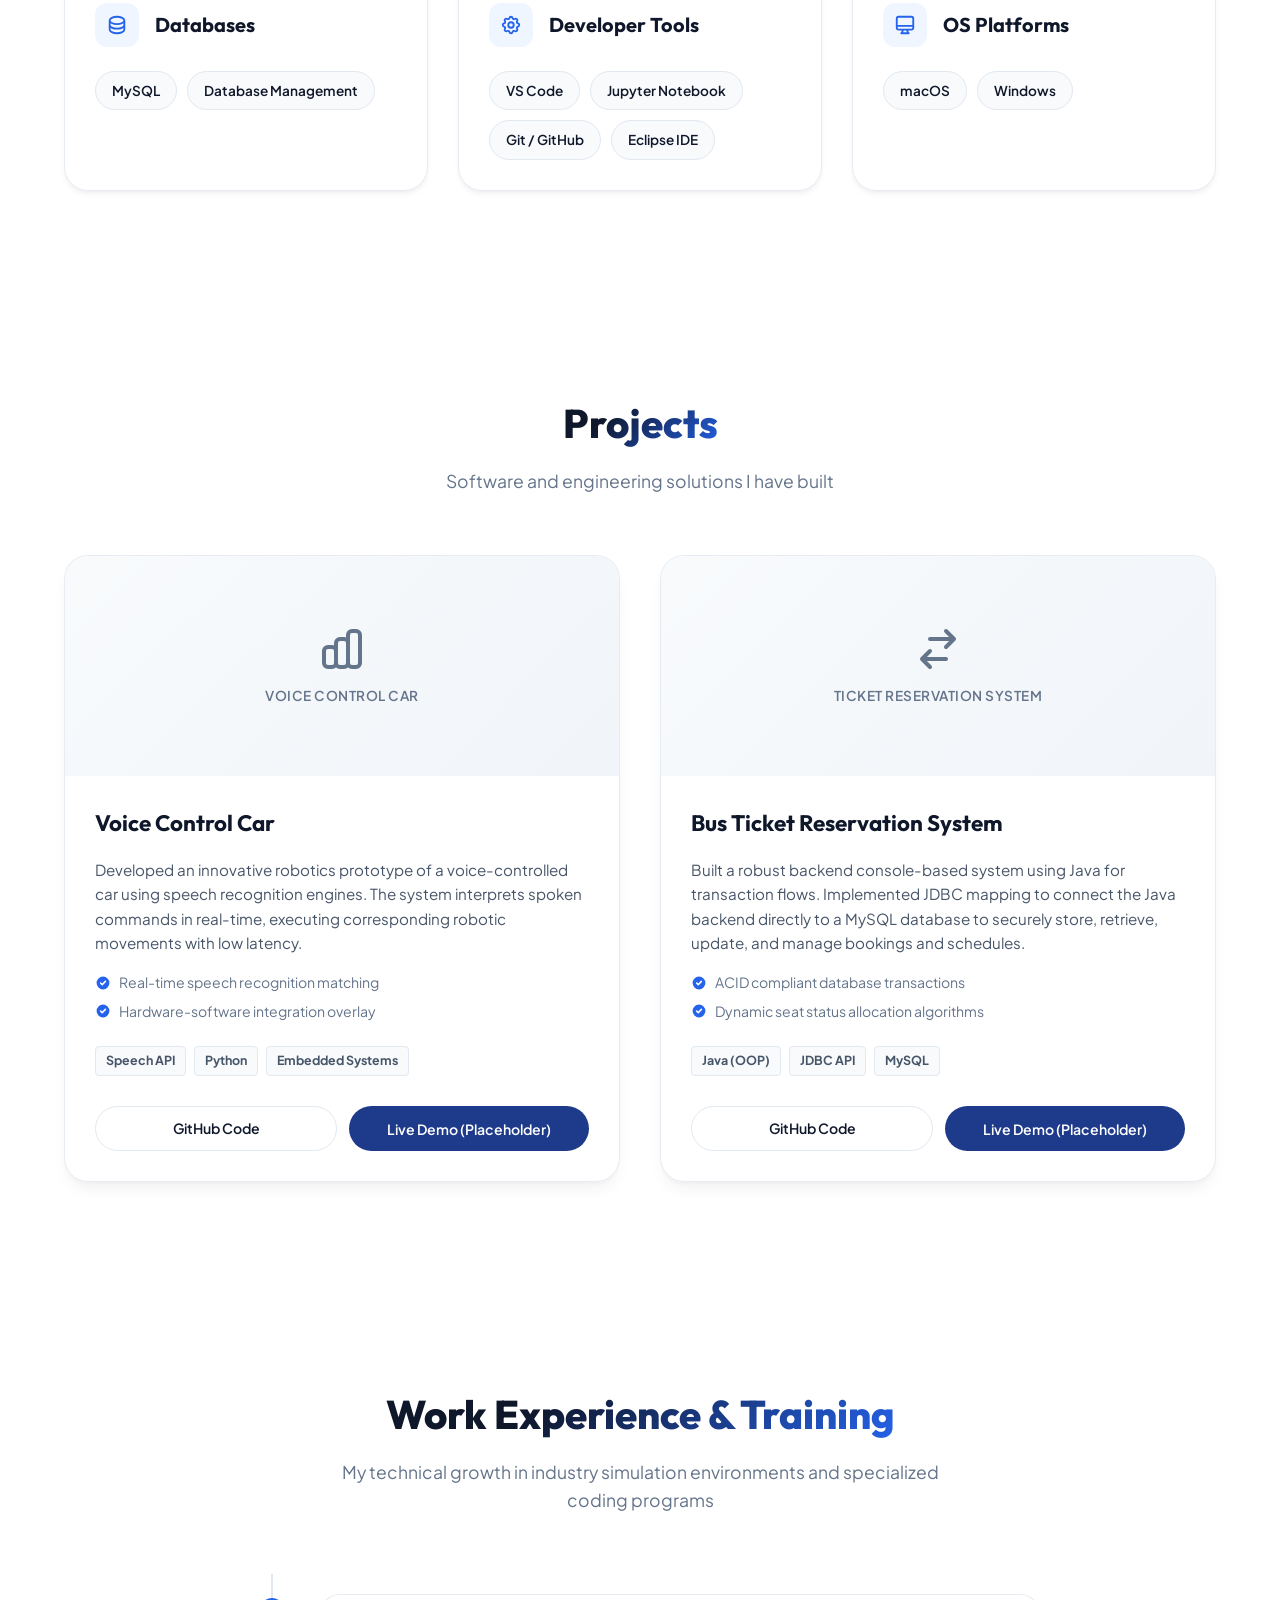
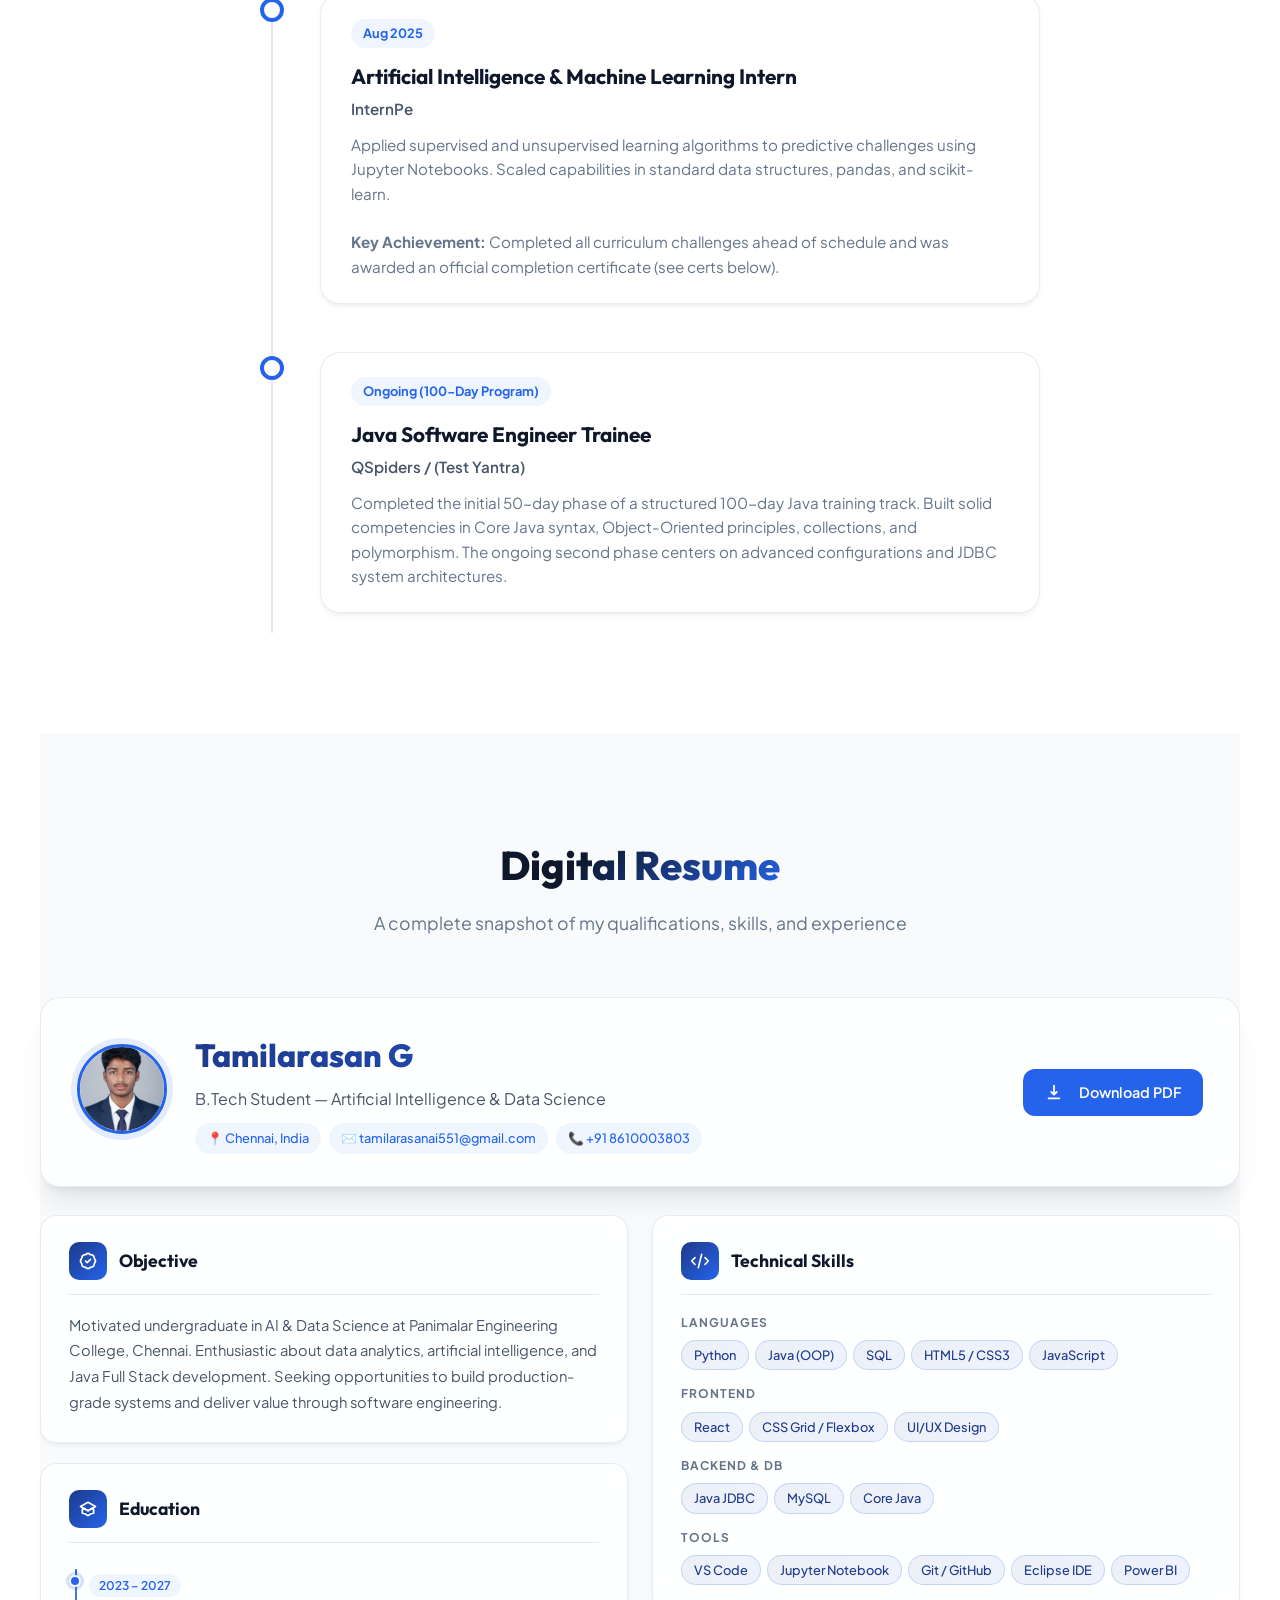
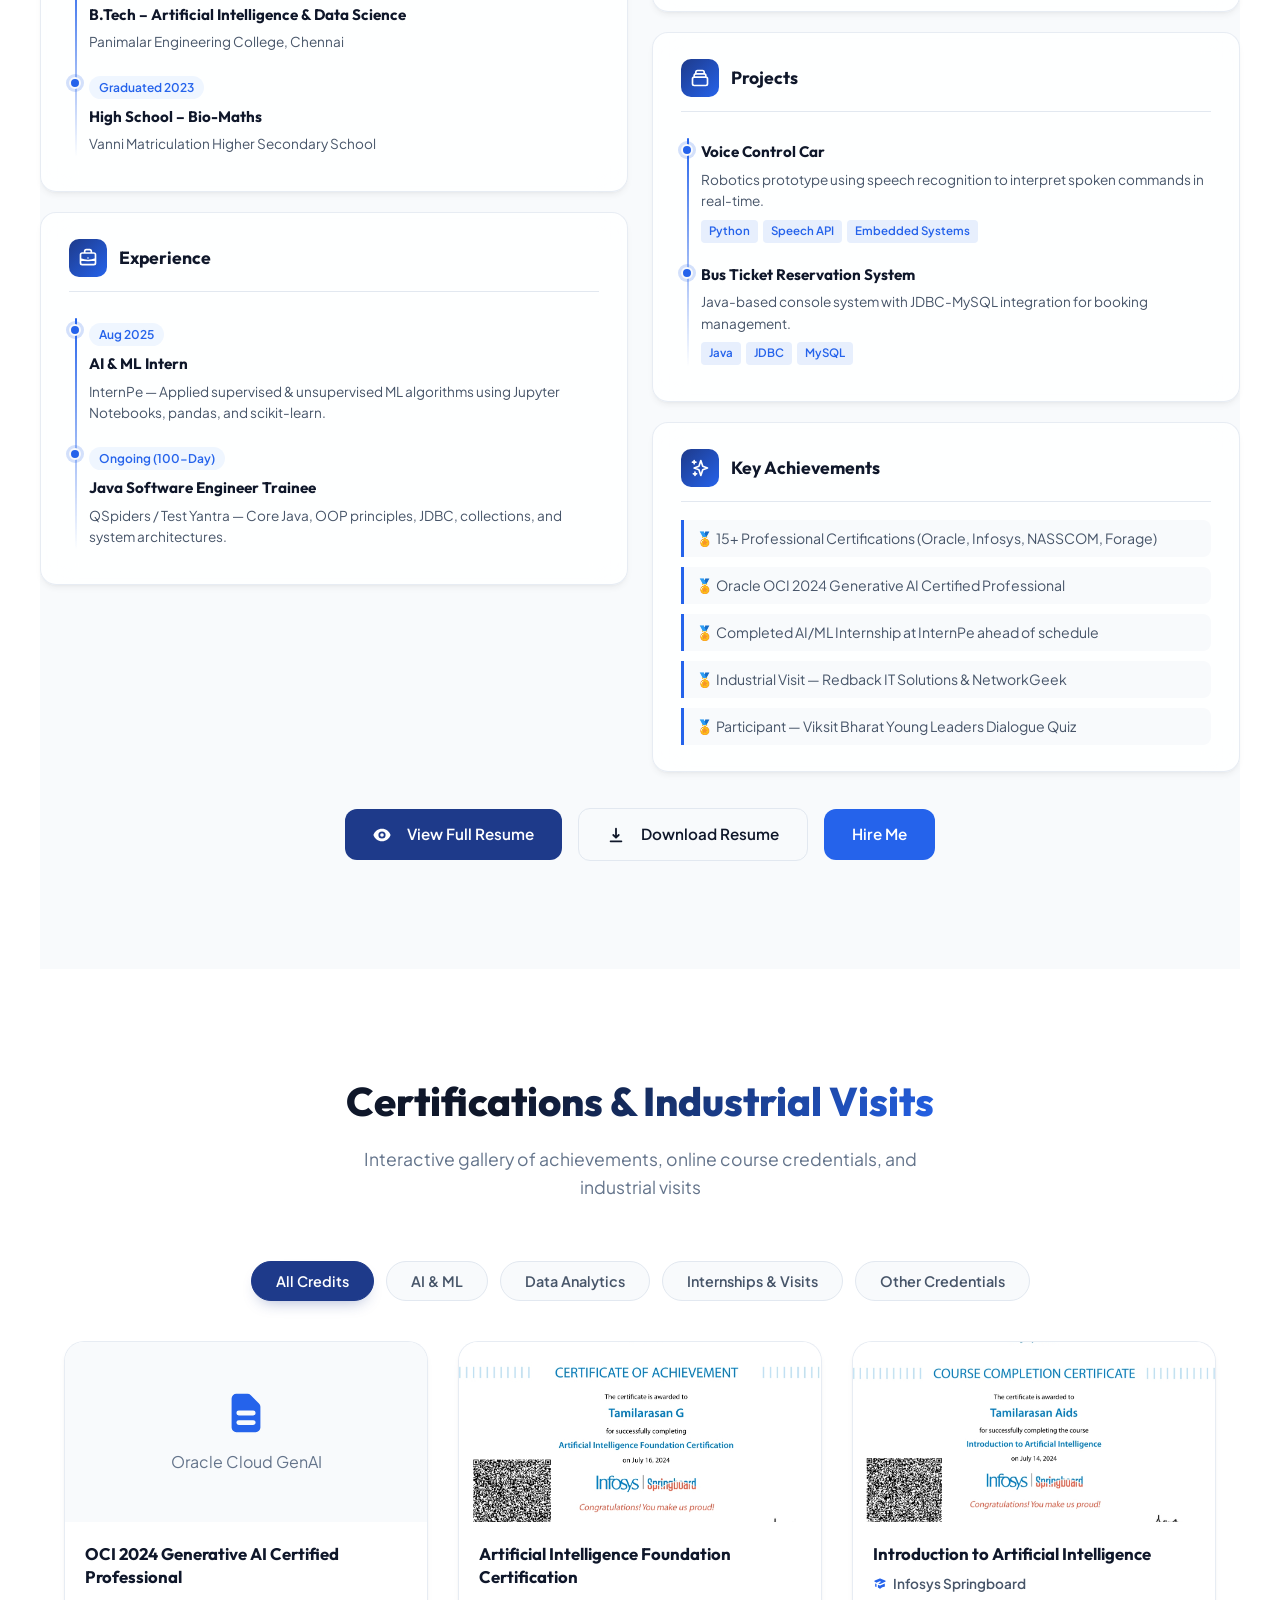
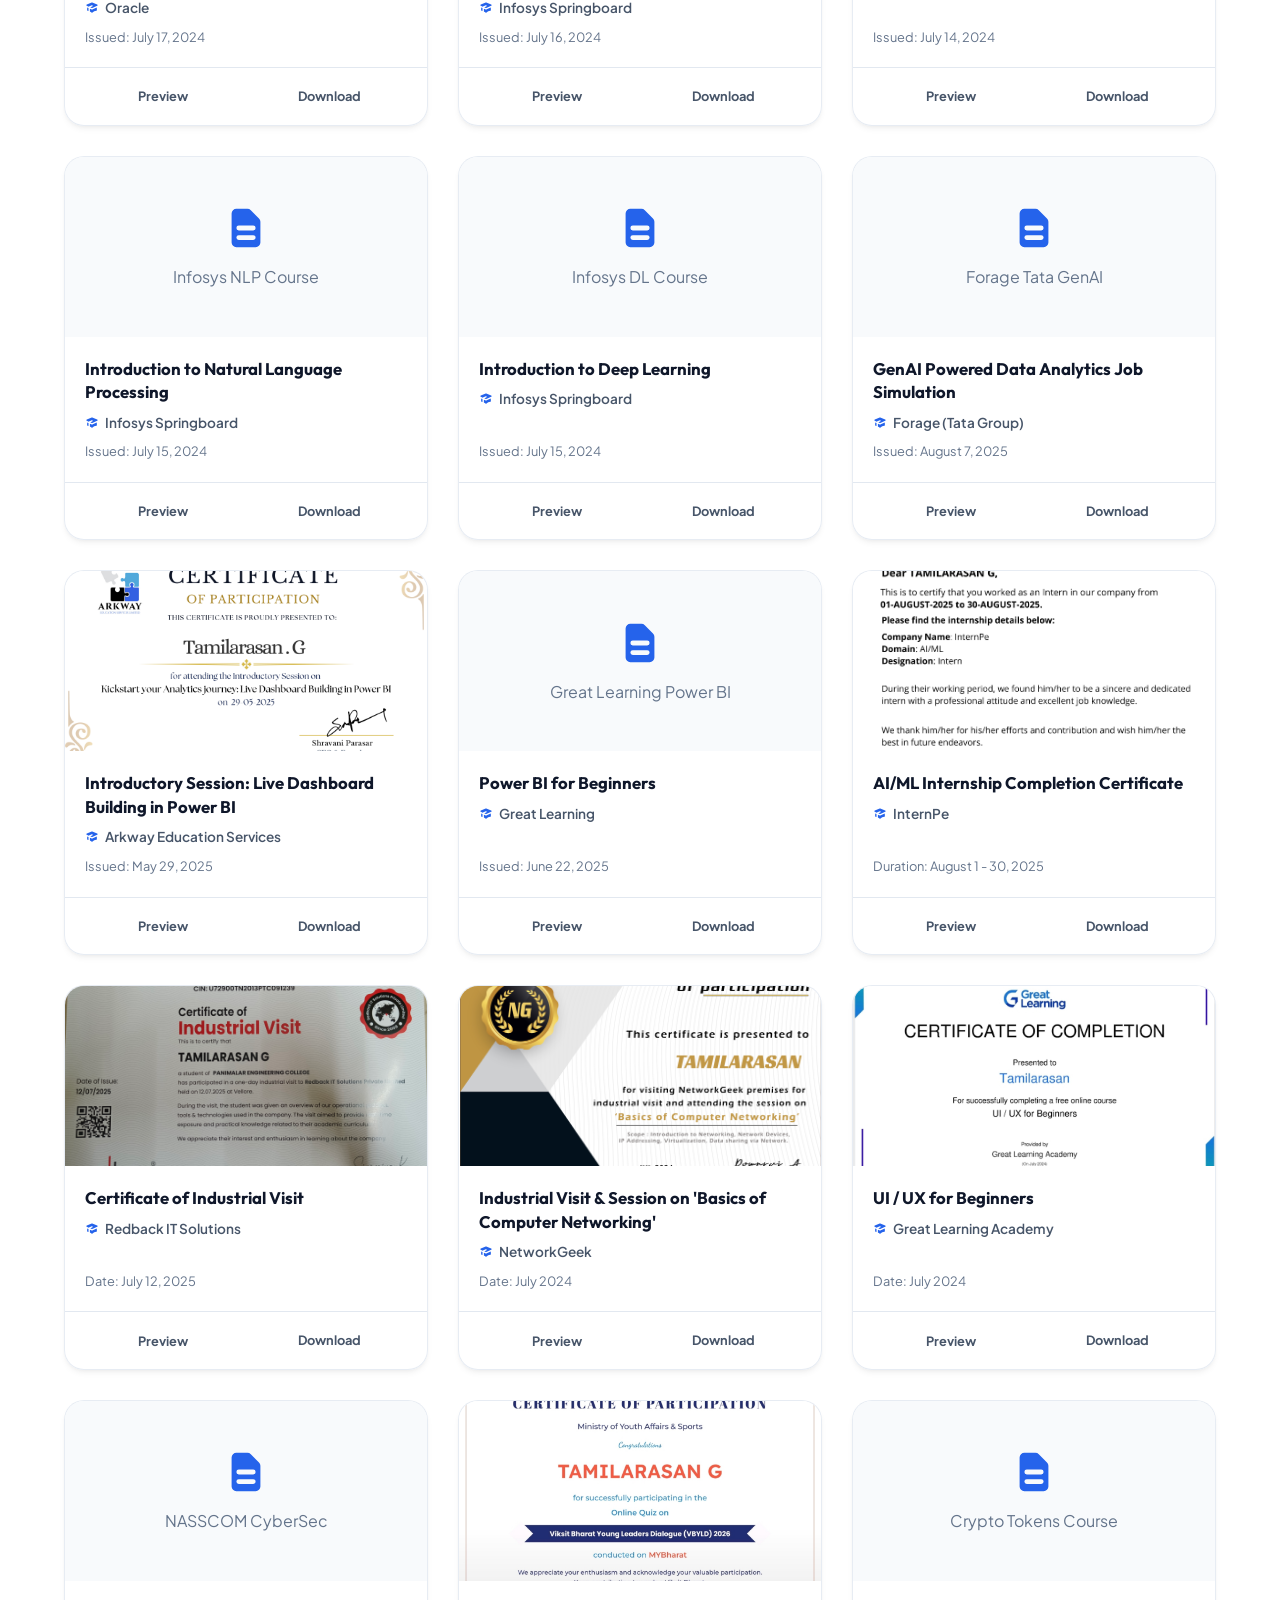
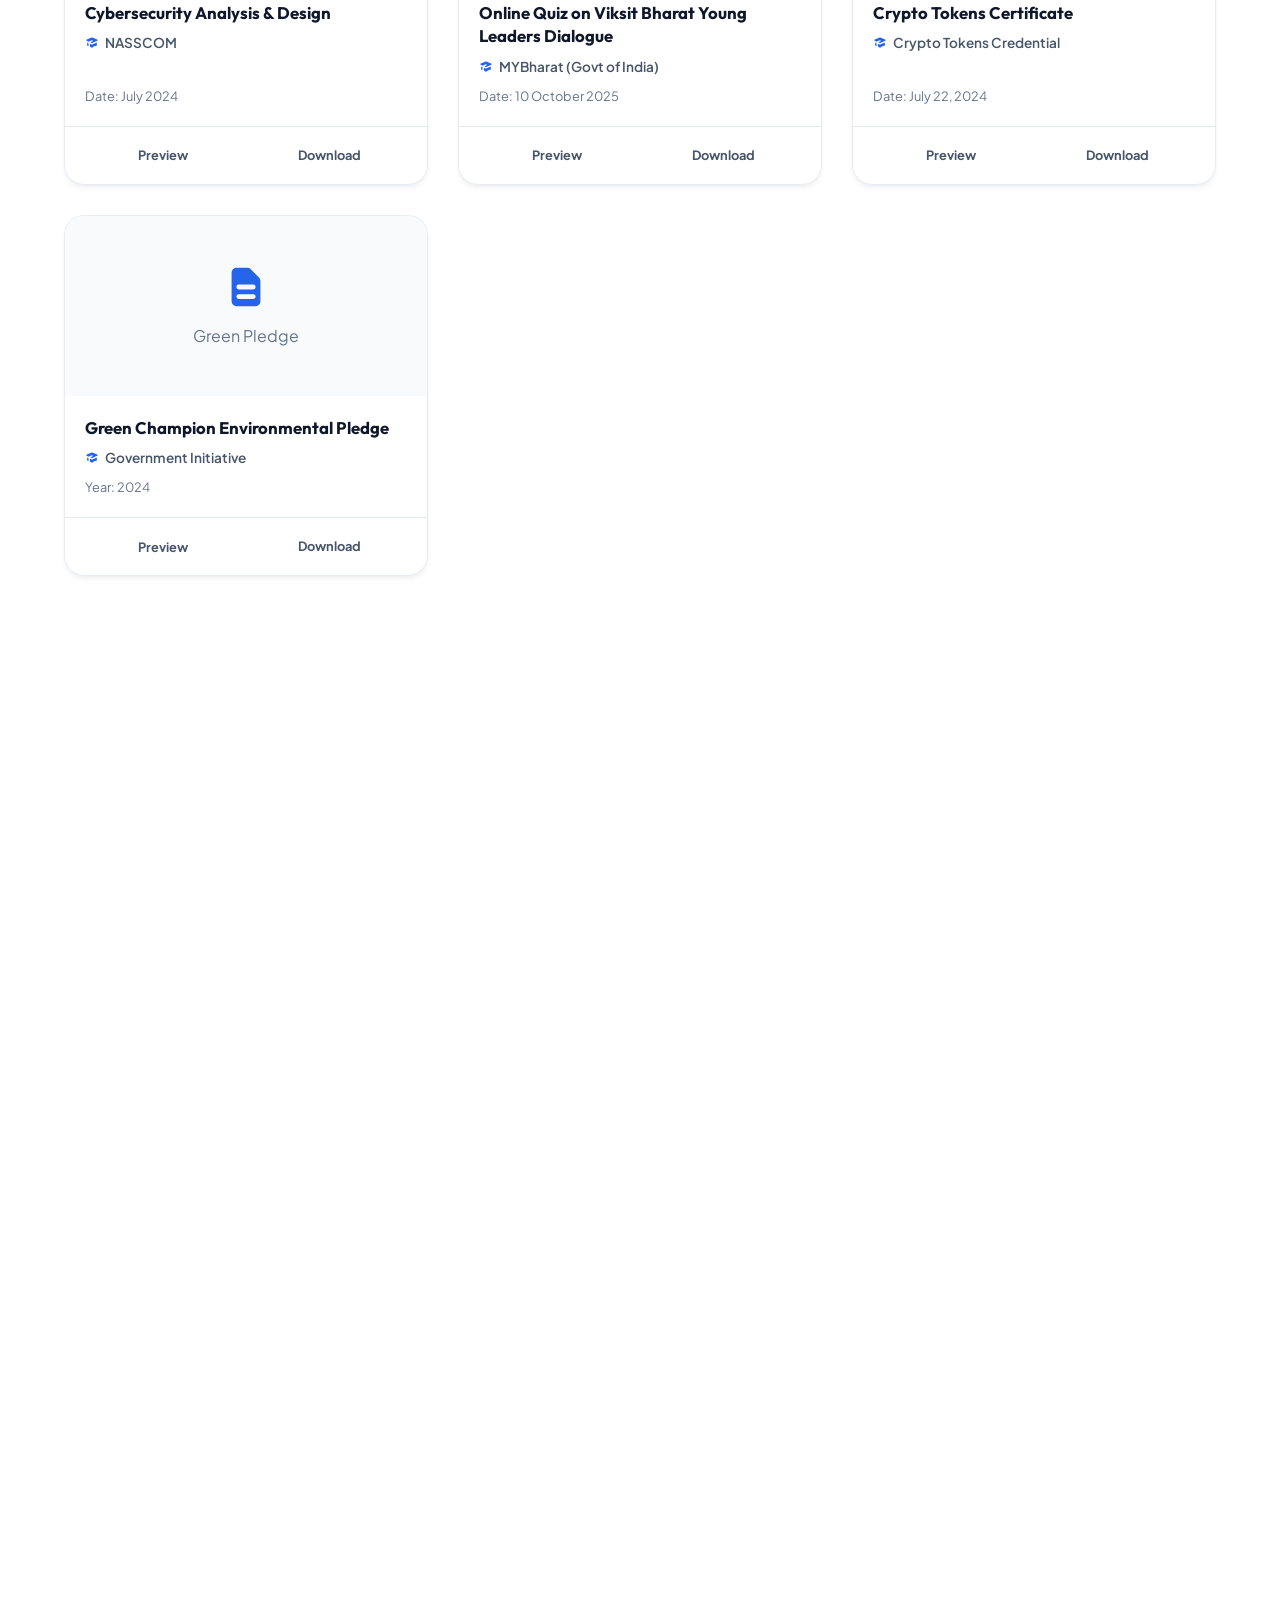
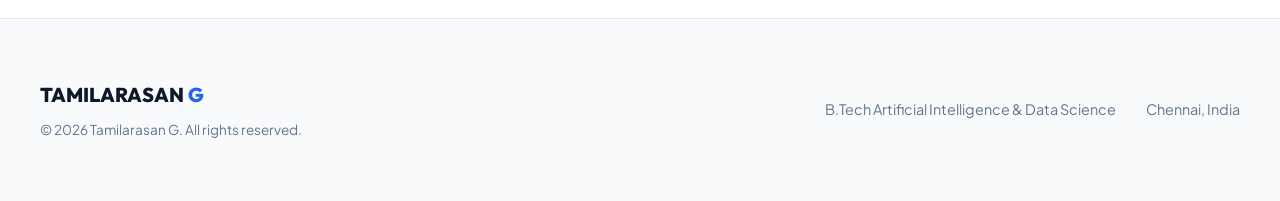
==== commit bf7e0735: "Add interactive Digital Resume section with glassmorphism cards" ====
--- a/index.html
+++ b/index.html
@@ -45,6 +45,7 @@
                 <li><a href="#skills">Skills</a></li>
                 <li><a href="#projects">Projects</a></li>
                 <li><a href="#experience">Experience</a></li>
+                <li><a href="#resume">Resume</a></li>
                 <li><a href="#certifications">Certifications</a></li>
                 <li><a href="#contact">Contact</a></li>
             </ul>
@@ -399,6 +400,227 @@
         </div>
     </section>
 
+    <!-- Digital Resume Section -->
+    <section id="resume" class="digital-resume-section">
+        <div class="section-header reveal">
+            <h2>Digital Resume</h2>
+            <p>A complete snapshot of my qualifications, skills, and experience</p>
+        </div>
+
+        <div class="resume-wrapper container reveal">
+
+            <!-- Resume Header Card -->
+            <div class="resume-header-card">
+                <div class="resume-avatar">
+                    <img src="image.png" alt="Tamilarasan G" class="resume-avatar-img">
+                </div>
+                <div class="resume-header-info">
+                    <h2 class="resume-name">Tamilarasan G</h2>
+                    <p class="resume-title">B.Tech Student &mdash; Artificial Intelligence &amp; Data Science</p>
+                    <div class="resume-meta-tags">
+                        <span class="resume-meta-tag">📍 Chennai, India</span>
+                        <span class="resume-meta-tag">✉️ tamilarasanai551@gmail.com</span>
+                        <span class="resume-meta-tag">📞 +91 8610003803</span>
+                    </div>
+                </div>
+                <a href="Tamilarasan.pdf" download="Tamilarasan_G_Resume.pdf" class="btn btn-accent resume-dl-btn">
+                    <svg width="18" height="18" fill="currentColor" viewBox="0 0 20 20" style="margin-right:6px;"><path fill-rule="evenodd" d="M3 17a1 1 0 011-1h12a1 1 0 110 2H4a1 1 0 01-1-1zm3.293-7.707a1 1 0 011.414 0L9 10.586V3a1 1 0 112 0v7.586l1.293-1.293a1 1 0 111.414 1.414l-3 3a1 1 0 01-1.414 0l-3-3a1 1 0 010-1.414z" clip-rule="evenodd"/></svg>
+                    Download PDF
+                </a>
+            </div>
+
+            <!-- Resume Body Grid -->
+            <div class="resume-body-grid">
+
+                <!-- Left Column -->
+                <div class="resume-col">
+
+                    <!-- Objective -->
+                    <div class="resume-card">
+                        <div class="resume-card-header">
+                            <div class="resume-card-icon">
+                                <svg fill="none" stroke="currentColor" viewBox="0 0 24 24"><path stroke-linecap="round" stroke-linejoin="round" stroke-width="2" d="M9 12l2 2 4-4M7.835 4.697a3.42 3.42 0 001.946-.806 3.42 3.42 0 014.438 0 3.42 3.42 0 001.946.806 3.42 3.42 0 013.138 3.138 3.42 3.42 0 00.806 1.946 3.42 3.42 0 010 4.438 3.42 3.42 0 00-.806 1.946 3.42 3.42 0 01-3.138 3.138 3.42 3.42 0 00-1.946.806 3.42 3.42 0 01-4.438 0 3.42 3.42 0 00-1.946-.806 3.42 3.42 0 01-3.138-3.138 3.42 3.42 0 00-.806-1.946 3.42 3.42 0 010-4.438 3.42 3.42 0 00.806-1.946 3.42 3.42 0 013.138-3.138z"/></svg>
+                            </div>
+                            <h3>Objective</h3>
+                        </div>
+                        <p class="resume-card-text">Motivated undergraduate in AI &amp; Data Science at Panimalar Engineering College, Chennai. Enthusiastic about data analytics, artificial intelligence, and Java Full Stack development. Seeking opportunities to build production-grade systems and deliver value through software engineering.</p>
+                    </div>
+
+                    <!-- Education -->
+                    <div class="resume-card">
+                        <div class="resume-card-header">
+                            <div class="resume-card-icon">
+                                <svg fill="none" stroke="currentColor" viewBox="0 0 24 24"><path stroke-linecap="round" stroke-linejoin="round" stroke-width="2" d="M12 14l9-5-9-5-9 5 9 5z"/><path stroke-linecap="round" stroke-linejoin="round" stroke-width="2" d="M12 14l6.16-3.422a12.083 12.083 0 01.665 6.479A11.952 11.952 0 0012 20.055a11.952 11.952 0 00-6.824-2.998 12.078 12.078 0 01.665-6.479L12 14z"/></svg>
+                            </div>
+                            <h3>Education</h3>
+                        </div>
+                        <div class="resume-timeline">
+                            <div class="resume-tl-item">
+                                <div class="resume-tl-dot"></div>
+                                <div class="resume-tl-body">
+                                    <span class="resume-tl-date">2023 – 2027</span>
+                                    <h4>B.Tech – Artificial Intelligence &amp; Data Science</h4>
+                                    <p>Panimalar Engineering College, Chennai</p>
+                                </div>
+                            </div>
+                            <div class="resume-tl-item">
+                                <div class="resume-tl-dot"></div>
+                                <div class="resume-tl-body">
+                                    <span class="resume-tl-date">Graduated 2023</span>
+                                    <h4>High School – Bio-Maths</h4>
+                                    <p>Vanni Matriculation Higher Secondary School</p>
+                                </div>
+                            </div>
+                        </div>
+                    </div>
+
+                    <!-- Experience -->
+                    <div class="resume-card">
+                        <div class="resume-card-header">
+                            <div class="resume-card-icon">
+                                <svg fill="none" stroke="currentColor" viewBox="0 0 24 24"><path stroke-linecap="round" stroke-linejoin="round" stroke-width="2" d="M21 13.255A23.931 23.931 0 0112 15c-3.183 0-6.22-.62-9-1.745M16 6V4a2 2 0 00-2-2h-4a2 2 0 00-2 2v2m4 6h.01M5 20h14a2 2 0 002-2V8a2 2 0 00-2-2H5a2 2 0 00-2 2v10a2 2 0 002 2z"/></svg>
+                            </div>
+                            <h3>Experience</h3>
+                        </div>
+                        <div class="resume-timeline">
+                            <div class="resume-tl-item">
+                                <div class="resume-tl-dot"></div>
+                                <div class="resume-tl-body">
+                                    <span class="resume-tl-date">Aug 2025</span>
+                                    <h4>AI &amp; ML Intern</h4>
+                                    <p>InternPe &mdash; Applied supervised &amp; unsupervised ML algorithms using Jupyter Notebooks, pandas, and scikit-learn.</p>
+                                </div>
+                            </div>
+                            <div class="resume-tl-item">
+                                <div class="resume-tl-dot"></div>
+                                <div class="resume-tl-body">
+                                    <span class="resume-tl-date">Ongoing (100-Day)</span>
+                                    <h4>Java Software Engineer Trainee</h4>
+                                    <p>QSpiders / Test Yantra &mdash; Core Java, OOP principles, JDBC, collections, and system architectures.</p>
+                                </div>
+                            </div>
+                        </div>
+                    </div>
+
+                </div>
+
+                <!-- Right Column -->
+                <div class="resume-col">
+
+                    <!-- Technical Skills -->
+                    <div class="resume-card">
+                        <div class="resume-card-header">
+                            <div class="resume-card-icon">
+                                <svg fill="none" stroke="currentColor" viewBox="0 0 24 24"><path stroke-linecap="round" stroke-linejoin="round" stroke-width="2" d="M10 20l4-16m4 4l4 4-4 4M6 16l-4-4 4-4"/></svg>
+                            </div>
+                            <h3>Technical Skills</h3>
+                        </div>
+                        <div class="resume-skills-group">
+                            <div class="resume-skill-label">Languages</div>
+                            <div class="resume-skill-tags">
+                                <span class="resume-skill-pill">Python</span>
+                                <span class="resume-skill-pill">Java (OOP)</span>
+                                <span class="resume-skill-pill">SQL</span>
+                                <span class="resume-skill-pill">HTML5 / CSS3</span>
+                                <span class="resume-skill-pill">JavaScript</span>
+                            </div>
+                        </div>
+                        <div class="resume-skills-group">
+                            <div class="resume-skill-label">Frontend</div>
+                            <div class="resume-skill-tags">
+                                <span class="resume-skill-pill">React</span>
+                                <span class="resume-skill-pill">CSS Grid / Flexbox</span>
+                                <span class="resume-skill-pill">UI/UX Design</span>
+                            </div>
+                        </div>
+                        <div class="resume-skills-group">
+                            <div class="resume-skill-label">Backend &amp; DB</div>
+                            <div class="resume-skill-tags">
+                                <span class="resume-skill-pill">Java JDBC</span>
+                                <span class="resume-skill-pill">MySQL</span>
+                                <span class="resume-skill-pill">Core Java</span>
+                            </div>
+                        </div>
+                        <div class="resume-skills-group">
+                            <div class="resume-skill-label">Tools</div>
+                            <div class="resume-skill-tags">
+                                <span class="resume-skill-pill">VS Code</span>
+                                <span class="resume-skill-pill">Jupyter Notebook</span>
+                                <span class="resume-skill-pill">Git / GitHub</span>
+                                <span class="resume-skill-pill">Eclipse IDE</span>
+                                <span class="resume-skill-pill">Power BI</span>
+                            </div>
+                        </div>
+                    </div>
+
+                    <!-- Projects -->
+                    <div class="resume-card">
+                        <div class="resume-card-header">
+                            <div class="resume-card-icon">
+                                <svg fill="none" stroke="currentColor" viewBox="0 0 24 24"><path stroke-linecap="round" stroke-linejoin="round" stroke-width="2" d="M19 11H5m14 0a2 2 0 012 2v6a2 2 0 01-2 2H5a2 2 0 01-2-2v-6a2 2 0 012-2m14 0V9a2 2 0 00-2-2M5 11V9a2 2 0 012-2m0 0V5a2 2 0 012-2h6a2 2 0 012 2v2M7 7h10"/></svg>
+                            </div>
+                            <h3>Projects</h3>
+                        </div>
+                        <div class="resume-timeline">
+                            <div class="resume-tl-item">
+                                <div class="resume-tl-dot"></div>
+                                <div class="resume-tl-body">
+                                    <h4>Voice Control Car</h4>
+                                    <p>Robotics prototype using speech recognition to interpret spoken commands in real-time.</p>
+                                    <div class="resume-proj-tech">
+                                        <span>Python</span><span>Speech API</span><span>Embedded Systems</span>
+                                    </div>
+                                </div>
+                            </div>
+                            <div class="resume-tl-item">
+                                <div class="resume-tl-dot"></div>
+                                <div class="resume-tl-body">
+                                    <h4>Bus Ticket Reservation System</h4>
+                                    <p>Java-based console system with JDBC-MySQL integration for booking management.</p>
+                                    <div class="resume-proj-tech">
+                                        <span>Java</span><span>JDBC</span><span>MySQL</span>
+                                    </div>
+                                </div>
+                            </div>
+                        </div>
+                    </div>
+
+                    <!-- Achievements -->
+                    <div class="resume-card">
+                        <div class="resume-card-header">
+                            <div class="resume-card-icon">
+                                <svg fill="none" stroke="currentColor" viewBox="0 0 24 24"><path stroke-linecap="round" stroke-linejoin="round" stroke-width="2" d="M5 3v4M3 5h4M6 17v4m-2-2h4m5-16l2.286 6.857L21 12l-5.714 2.143L13 21l-2.286-6.857L5 12l5.714-2.143L13 3z"/></svg>
+                            </div>
+                            <h3>Key Achievements</h3>
+                        </div>
+                        <ul class="resume-achievement-list">
+                            <li>🏅 15+ Professional Certifications (Oracle, Infosys, NASSCOM, Forage)</li>
+                            <li>🏅 Oracle OCI 2024 Generative AI Certified Professional</li>
+                            <li>🏅 Completed AI/ML Internship at InternPe ahead of schedule</li>
+                            <li>🏅 Industrial Visit — Redback IT Solutions &amp; NetworkGeek</li>
+                            <li>🏅 Participant — Viksit Bharat Young Leaders Dialogue Quiz</li>
+                        </ul>
+                    </div>
+
+                </div>
+            </div>
+
+            <!-- Bottom CTA -->
+            <div class="resume-cta-row">
+                <a href="Tamilarasan.pdf" target="_blank" class="btn btn-primary">
+                    <svg width="18" height="18" fill="currentColor" viewBox="0 0 20 20" style="margin-right:6px;"><path d="M10 12a2 2 0 100-4 2 2 0 000 4z"/><path fill-rule="evenodd" d="M.458 10C1.732 5.943 5.522 3 10 3s8.268 2.943 9.542 7c-1.274 4.057-5.064 7-9.542 7S1.732 14.057.458 10zM14 10a4 4 0 11-8 0 4 4 0 018 0z" clip-rule="evenodd"/></svg>
+                    View Full Resume
+                </a>
+                <a href="Tamilarasan.pdf" download="Tamilarasan_G_Resume.pdf" class="btn btn-secondary">
+                    <svg width="18" height="18" fill="currentColor" viewBox="0 0 20 20" style="margin-right:6px;"><path fill-rule="evenodd" d="M3 17a1 1 0 011-1h12a1 1 0 110 2H4a1 1 0 01-1-1zm3.293-7.707a1 1 0 011.414 0L9 10.586V3a1 1 0 112 0v7.586l1.293-1.293a1 1 0 111.414 1.414l-3 3a1 1 0 01-1.414 0l-3-3a1 1 0 010-1.414z" clip-rule="evenodd"/></svg>
+                    Download Resume
+                </a>
+                <a href="#contact" class="btn btn-accent">Hire Me</a>
+            </div>
+
+        </div>
+    </section>
+
     <!-- Certifications Section -->
     <section id="certifications">
         <div class="section-header reveal">
--- a/index.css
+++ b/index.css
@@ -1577,3 +1577,368 @@
         padding: 24px;
     }
 }
+
+/* ===== DIGITAL RESUME SECTION ===== */
+.digital-resume-section {
+    padding: 100px 0;
+    background: var(--bg-secondary);
+}
+
+.resume-wrapper {
+    display: flex;
+    flex-direction: column;
+    gap: 28px;
+}
+
+/* Header Card */
+.resume-header-card {
+    display: flex;
+    align-items: center;
+    gap: 28px;
+    background: var(--card-bg);
+    border: 1px solid var(--card-border);
+    border-radius: 20px;
+    padding: 32px 36px;
+    box-shadow: var(--shadow-xl);
+    backdrop-filter: blur(var(--glass-blur));
+    flex-wrap: wrap;
+}
+
+.resume-avatar {
+    flex-shrink: 0;
+}
+
+.resume-avatar-img {
+    width: 90px;
+    height: 90px;
+    border-radius: 50%;
+    object-fit: cover;
+    border: 3px solid var(--accent);
+    box-shadow: 0 0 0 6px rgba(var(--accent-rgb), 0.12);
+}
+
+.resume-header-info {
+    flex: 1;
+    min-width: 200px;
+}
+
+.resume-name {
+    font-family: var(--font-heading);
+    font-size: 2rem;
+    font-weight: 800;
+    color: var(--text-primary);
+    margin-bottom: 4px;
+    background: linear-gradient(135deg, var(--primary), var(--accent));
+    -webkit-background-clip: text;
+    -webkit-text-fill-color: transparent;
+    background-clip: text;
+}
+
+.resume-title {
+    font-size: 1rem;
+    color: var(--text-secondary);
+    margin-bottom: 12px;
+}
+
+.resume-meta-tags {
+    display: flex;
+    flex-wrap: wrap;
+    gap: 8px;
+}
+
+.resume-meta-tag {
+    display: inline-block;
+    padding: 5px 12px;
+    background: var(--accent-light);
+    color: var(--accent);
+    border-radius: 20px;
+    font-size: 0.8rem;
+    font-weight: 500;
+}
+
+.resume-dl-btn {
+    display: inline-flex;
+    align-items: center;
+    white-space: nowrap;
+    border-radius: 12px;
+    padding: 12px 22px;
+    font-size: 0.9rem;
+}
+
+/* Body Grid */
+.resume-body-grid {
+    display: grid;
+    grid-template-columns: 1fr 1fr;
+    gap: 24px;
+}
+
+.resume-col {
+    display: flex;
+    flex-direction: column;
+    gap: 20px;
+}
+
+/* Resume Cards */
+.resume-card {
+    background: var(--card-bg);
+    border: 1px solid var(--card-border);
+    border-radius: 16px;
+    padding: 26px 28px;
+    box-shadow: var(--shadow-md);
+    backdrop-filter: blur(var(--glass-blur));
+    transition: transform 0.3s ease, box-shadow 0.3s ease;
+}
+
+.resume-card:hover {
+    transform: translateY(-4px);
+    box-shadow: var(--shadow-xl);
+}
+
+.resume-card-header {
+    display: flex;
+    align-items: center;
+    gap: 12px;
+    margin-bottom: 18px;
+    padding-bottom: 14px;
+    border-bottom: 1px solid var(--border-color);
+}
+
+.resume-card-icon {
+    width: 38px;
+    height: 38px;
+    background: linear-gradient(135deg, var(--primary), var(--accent));
+    border-radius: 10px;
+    display: flex;
+    align-items: center;
+    justify-content: center;
+    flex-shrink: 0;
+}
+
+.resume-card-icon svg {
+    width: 20px;
+    height: 20px;
+    color: #fff;
+}
+
+.resume-card-header h3 {
+    font-family: var(--font-heading);
+    font-size: 1.1rem;
+    font-weight: 700;
+    color: var(--text-primary);
+    margin: 0;
+}
+
+.resume-card-text {
+    font-size: 0.92rem;
+    line-height: 1.75;
+    color: var(--text-secondary);
+    margin: 0;
+}
+
+/* Timeline inside cards */
+.resume-timeline {
+    display: flex;
+    flex-direction: column;
+    gap: 0;
+    position: relative;
+    padding-left: 20px;
+}
+
+.resume-timeline::before {
+    content: '';
+    position: absolute;
+    left: 6px;
+    top: 8px;
+    bottom: 8px;
+    width: 2px;
+    background: linear-gradient(to bottom, var(--accent), transparent);
+    border-radius: 2px;
+}
+
+.resume-tl-item {
+    display: flex;
+    gap: 16px;
+    padding: 10px 0;
+    position: relative;
+}
+
+.resume-tl-dot {
+    position: absolute;
+    left: -20px;
+    top: 14px;
+    width: 12px;
+    height: 12px;
+    border-radius: 50%;
+    background: var(--accent);
+    border: 2px solid var(--bg-secondary);
+    box-shadow: 0 0 0 3px rgba(var(--accent-rgb), 0.2);
+    flex-shrink: 0;
+}
+
+.resume-tl-body {
+    flex: 1;
+}
+
+.resume-tl-date {
+    display: inline-block;
+    font-size: 0.75rem;
+    font-weight: 600;
+    color: var(--accent);
+    background: var(--accent-light);
+    padding: 2px 10px;
+    border-radius: 20px;
+    margin-bottom: 6px;
+}
+
+.resume-tl-body h4 {
+    font-family: var(--font-heading);
+    font-size: 0.95rem;
+    font-weight: 700;
+    color: var(--text-primary);
+    margin: 0 0 4px;
+}
+
+.resume-tl-body p {
+    font-size: 0.85rem;
+    color: var(--text-secondary);
+    line-height: 1.6;
+    margin: 0;
+}
+
+/* Skills inside resume card */
+.resume-skills-group {
+    margin-bottom: 14px;
+}
+
+.resume-skills-group:last-child {
+    margin-bottom: 0;
+}
+
+.resume-skill-label {
+    font-size: 0.75rem;
+    font-weight: 700;
+    text-transform: uppercase;
+    letter-spacing: 0.08em;
+    color: var(--text-tertiary);
+    margin-bottom: 8px;
+}
+
+.resume-skill-tags {
+    display: flex;
+    flex-wrap: wrap;
+    gap: 6px;
+}
+
+.resume-skill-pill {
+    padding: 4px 12px;
+    background: linear-gradient(135deg, rgba(var(--primary-rgb), 0.08), rgba(var(--accent-rgb), 0.08));
+    color: var(--primary);
+    border: 1px solid rgba(var(--accent-rgb), 0.2);
+    border-radius: 20px;
+    font-size: 0.8rem;
+    font-weight: 500;
+    transition: all 0.2s ease;
+}
+
+.resume-skill-pill:hover {
+    background: var(--accent);
+    color: #fff;
+    border-color: var(--accent);
+    transform: translateY(-1px);
+}
+
+/* Project tech tags in resume */
+.resume-proj-tech {
+    display: flex;
+    flex-wrap: wrap;
+    gap: 5px;
+    margin-top: 8px;
+}
+
+.resume-proj-tech span {
+    padding: 2px 8px;
+    background: rgba(var(--accent-rgb), 0.1);
+    color: var(--accent);
+    border-radius: 4px;
+    font-size: 0.72rem;
+    font-weight: 600;
+}
+
+/* Achievement list */
+.resume-achievement-list {
+    list-style: none;
+    padding: 0;
+    margin: 0;
+    display: flex;
+    flex-direction: column;
+    gap: 10px;
+}
+
+.resume-achievement-list li {
+    font-size: 0.88rem;
+    color: var(--text-secondary);
+    padding: 8px 12px;
+    background: var(--bg-secondary);
+    border-left: 3px solid var(--accent);
+    border-radius: 0 8px 8px 0;
+    line-height: 1.5;
+    transition: background 0.2s, transform 0.2s;
+}
+
+.resume-achievement-list li:hover {
+    background: var(--accent-light);
+    transform: translateX(4px);
+}
+
+/* CTA Row */
+.resume-cta-row {
+    display: flex;
+    align-items: center;
+    justify-content: center;
+    gap: 16px;
+    flex-wrap: wrap;
+    padding: 8px 0;
+}
+
+.resume-cta-row .btn {
+    display: inline-flex;
+    align-items: center;
+    border-radius: 12px;
+    padding: 13px 28px;
+    font-size: 0.95rem;
+}
+
+/* Responsive */
+@media (max-width: 900px) {
+    .resume-body-grid {
+        grid-template-columns: 1fr;
+    }
+
+    .resume-header-card {
+        flex-direction: column;
+        text-align: center;
+    }
+
+    .resume-meta-tags {
+        justify-content: center;
+    }
+
+    .resume-dl-btn {
+        width: 100%;
+        justify-content: center;
+    }
+}
+
+@media (max-width: 600px) {
+    .resume-header-card {
+        padding: 24px 20px;
+    }
+
+    .resume-card {
+        padding: 20px;
+    }
+
+    .resume-name {
+        font-size: 1.5rem;
+    }
+}
